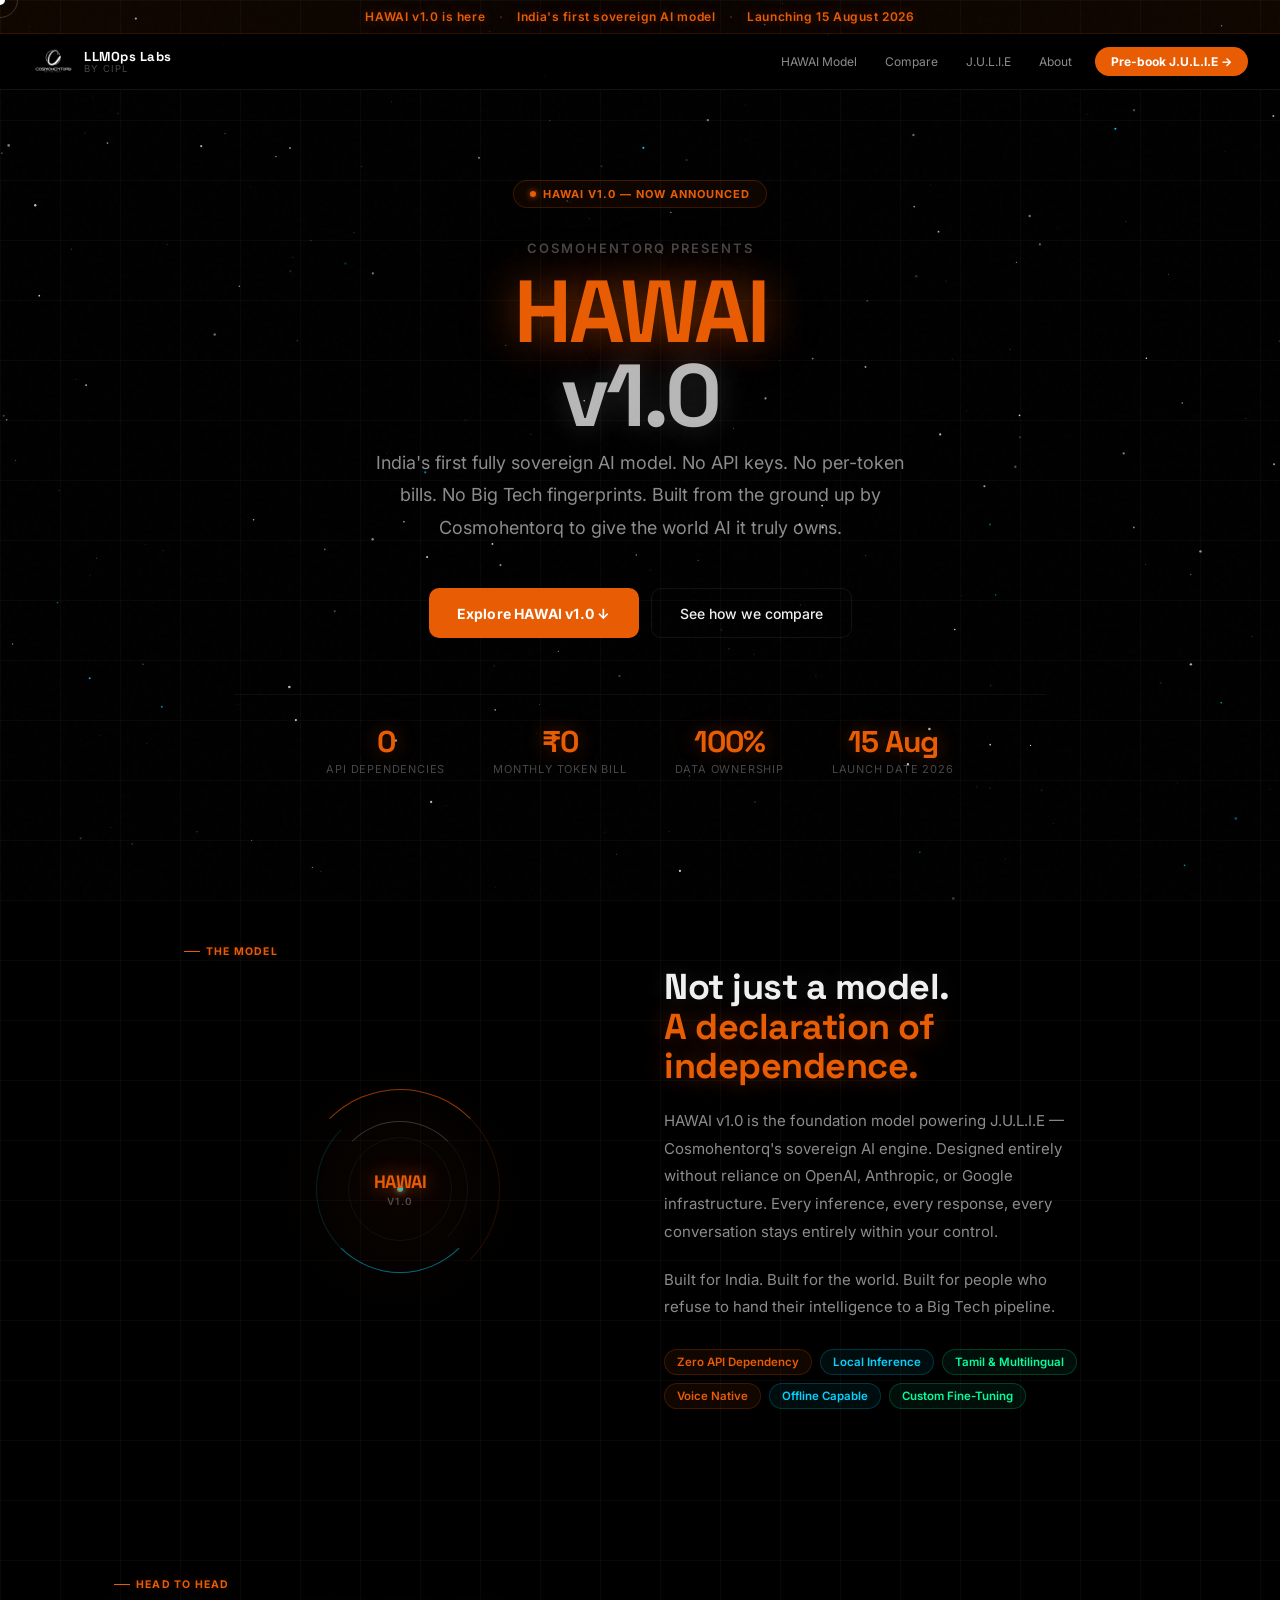
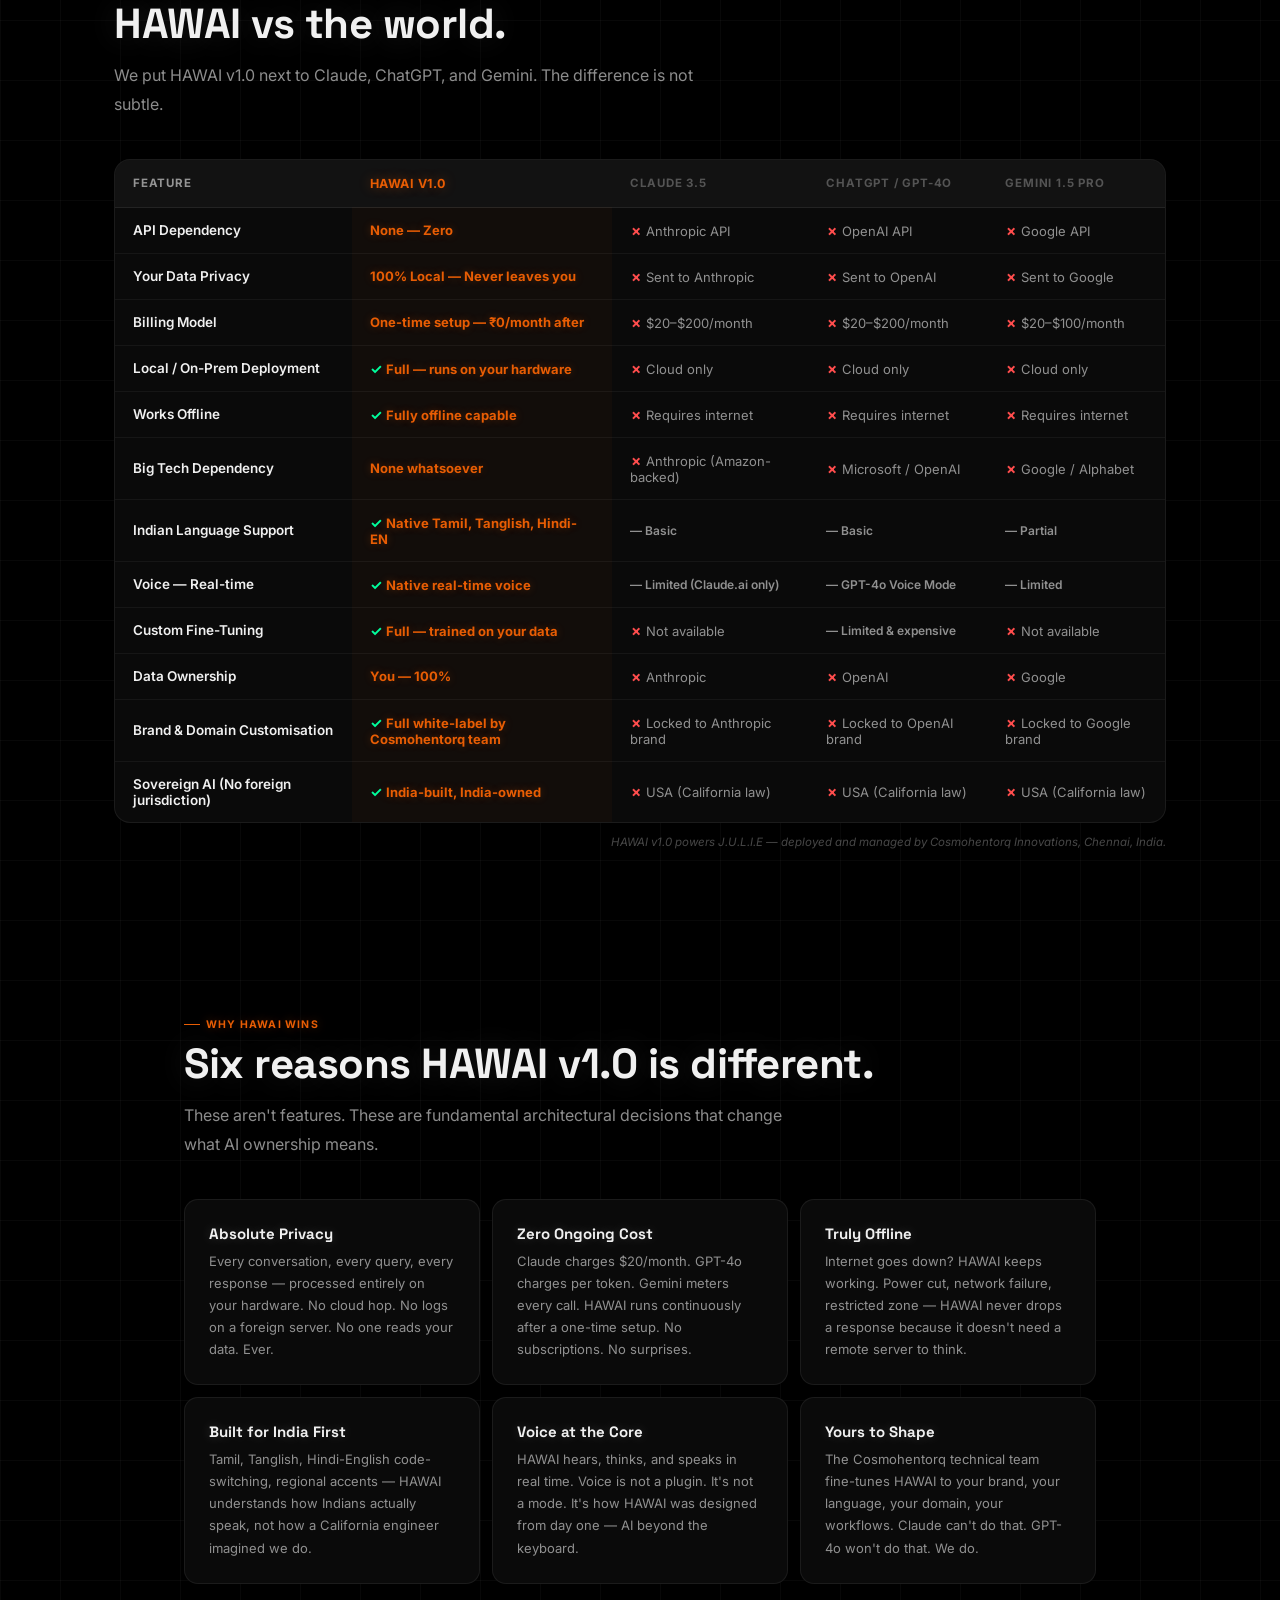
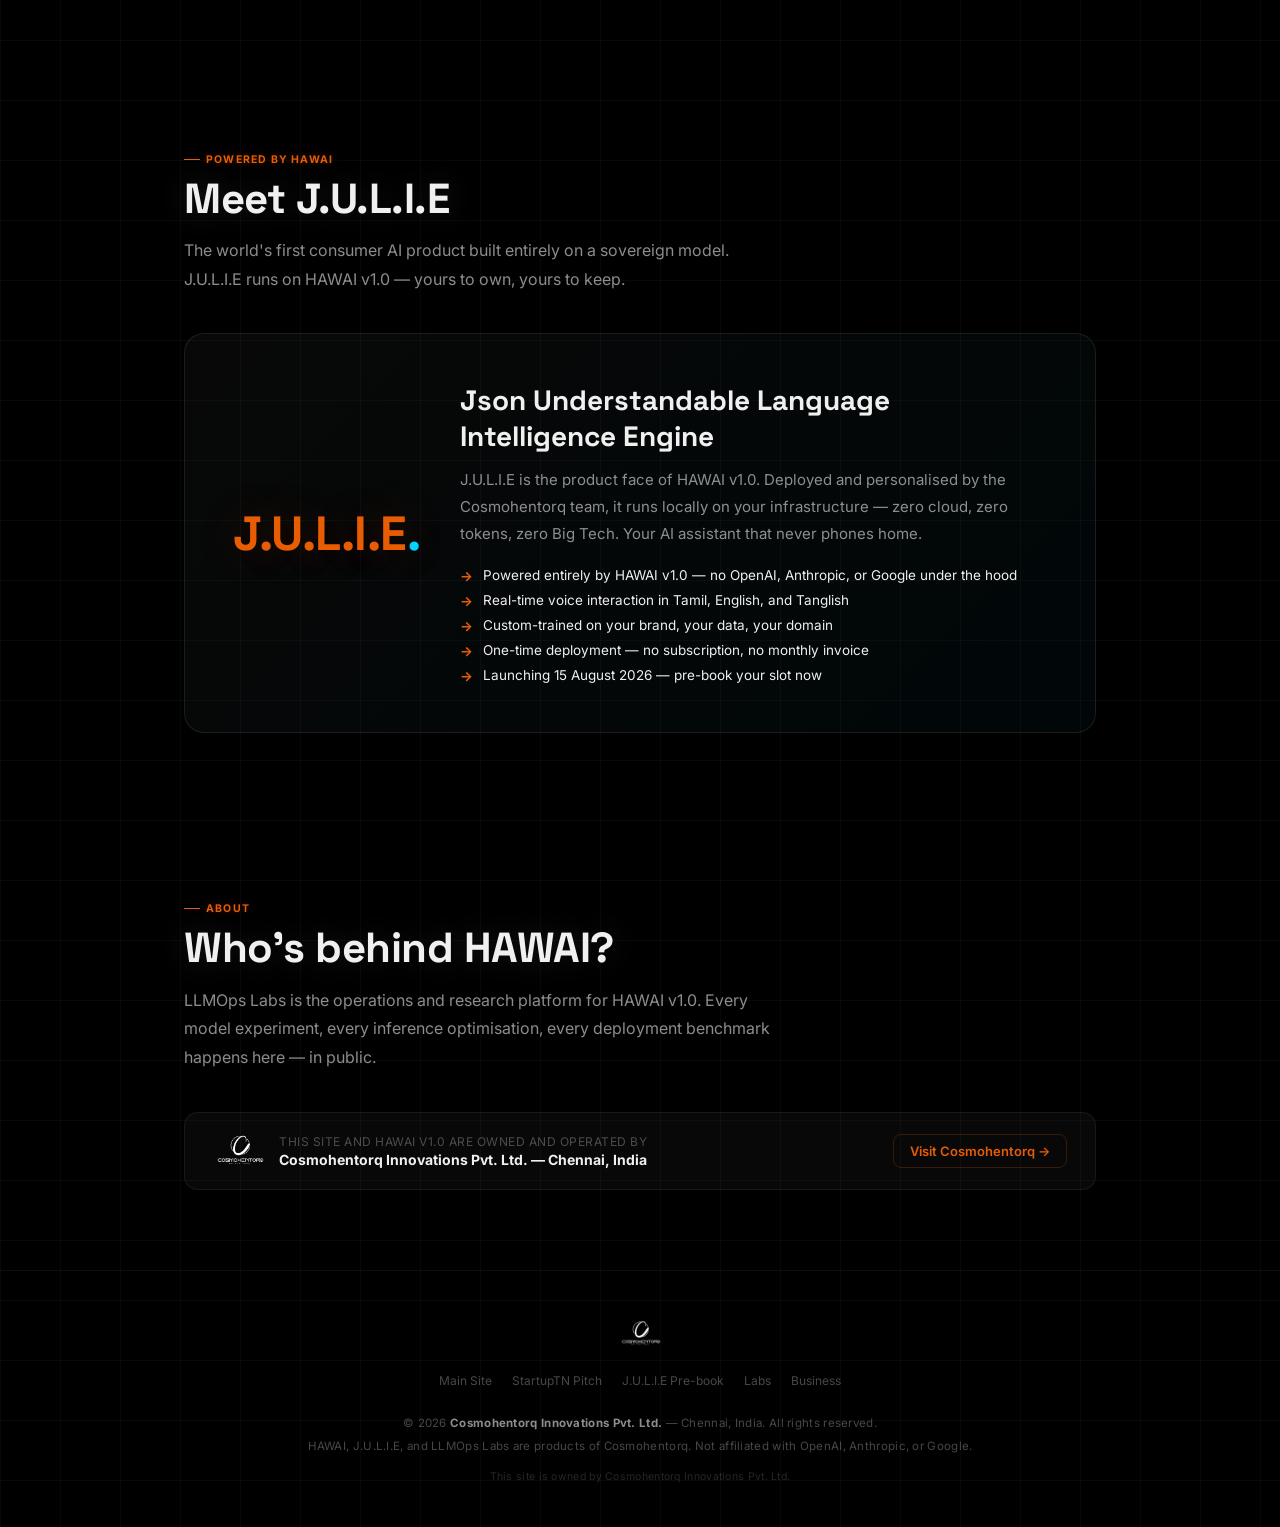
==== llmops-live/index.html @ dcb09960 "Sync llmops-live: orange accent theme" ====
<!DOCTYPE html>
<html lang="en">
<head>
<meta charset="UTF-8"/>
<meta name="viewport" content="width=device-width,initial-scale=1"/>
<meta name="theme-color" content="#000000"/>
<title>LLMOps Labs — HAWAI v1.0 | Cosmohentorq</title>
<meta name="description" content="HAWAI v1.0 — The first truly sovereign AI model. No APIs, no tokens, no Big Tech. Built by Cosmohentorq."/>
<meta property="og:title" content="HAWAI v1.0"/>
<meta property="og:description" content="The first truly sovereign AI. No APIs, no tokens, no Big Tech. Powered by Cosmohentorq."/>
<link rel="preconnect" href="https://fonts.googleapis.com"/>
<link rel="preconnect" href="https://fonts.gstatic.com" crossorigin/>
<link href="https://fonts.googleapis.com/css2?family=Space+Grotesk:wght@300;400;500;600;700&family=Inter:wght@300;400;500;600;700&family=DM+Mono:wght@400;500&display=swap" rel="stylesheet"/>
<style>
*{box-sizing:border-box;margin:0;padding:0;-webkit-tap-highlight-color:transparent}
:root{
  --bg:#000000;--s1:#0a0a0a;--s2:#111111;
  --acc:#e85d04;--gold:#e85d04;--cyan:#00d4ff;--teal:#00ff9d;--red:#ff4d4d;
  --t1:#f0f0f0;--t2:rgba(255,255,255,.55);--t3:rgba(255,255,255,.28);
  --b1:rgba(255,255,255,.05);--b2:rgba(255,255,255,.07);--b3:rgba(255,255,255,.03);
  --r:14px;--gap:12px
}
html{scroll-behavior:smooth}
body{
  background:#000000;
  background-image:
    linear-gradient(rgba(255,255,255,.03) 1px,transparent 1px),
    linear-gradient(90deg,rgba(255,255,255,.03) 1px,transparent 1px);
  background-size:60px 60px;
  color:var(--t1);font-family:'Inter','DM Sans',system-ui,sans-serif;
  min-height:100vh;overflow-x:hidden;-webkit-font-smoothing:antialiased;cursor:none
}
body::before{
  content:'';position:fixed;inset:0;
  background-image:url("data:image/svg+xml,%3Csvg viewBox='0 0 200 200' xmlns='http://www.w3.org/2000/svg'%3E%3Cfilter id='n'%3E%3CfeTurbulence type='fractalNoise' baseFrequency='0.9' numOctaves='4' stitchTiles='stitch'/%3E%3C/filter%3E%3Crect width='100%25' height='100%25' filter='url(%23n)' opacity='0.03'/%3E%3C/svg%3E");
  pointer-events:none;z-index:0;opacity:.4
}

/* ── CURSOR ── */
.cursor{position:fixed;top:0;left:0;width:10px;height:10px;background:#fff;border-radius:50%;pointer-events:none;z-index:9999;transform:translate(-50%,-50%);transition:width .2s,height .2s;mix-blend-mode:screen}
.cursor-follower{position:fixed;top:0;left:0;width:36px;height:36px;border:1.5px solid rgba(255,255,255,.18);border-radius:50%;pointer-events:none;z-index:9998;transform:translate(-50%,-50%);transition:width .3s,height .3s,border-color .3s}
.cursor.hover{width:20px;height:20px}
.cursor-follower.hover{width:56px;height:56px;border-color:rgba(255,255,255,.45)}
@media(max-width:768px){.cursor,.cursor-follower{display:none}body{cursor:auto}}

/* ── CANVAS ── */
#stars{position:fixed;inset:0;z-index:0;pointer-events:none}

/* ── ANNOUNCEMENT BAR ── */
.ann-bar{position:relative;z-index:10;background:linear-gradient(90deg,rgba(232,93,4,.07),rgba(232,93,4,.04),rgba(232,93,4,.07));border-bottom:0.5px solid rgba(232,93,4,.14);padding:9px 20px;text-align:center;font-size:12px;font-weight:600;letter-spacing:.6px;color:var(--acc);text-shadow:0 0 12px rgba(232,93,4,.4)}
.ann-bar span{opacity:.4;margin:0 10px}

/* ── NAV ── */
nav{position:sticky;top:0;z-index:100;padding:0 32px;height:56px;background:rgba(0,0,0,.88);backdrop-filter:blur(24px);-webkit-backdrop-filter:blur(24px);border-bottom:0.5px solid var(--b2);display:flex;align-items:center;gap:10px}
.nav-brand{display:flex;align-items:center;gap:10px;text-decoration:none;margin-right:auto}
.nav-logo-img{height:28px;width:auto;object-fit:contain;flex-shrink:0}
.nav-brand-text{display:flex;flex-direction:column;line-height:1}
.nav-brand-main{font-family:'Space Grotesk',sans-serif;font-size:13px;font-weight:700;color:#fff;letter-spacing:.5px}
.nav-brand-sub{font-size:9.5px;color:var(--t3);letter-spacing:1.2px;text-transform:uppercase;margin-top:1px}
.nav-links{display:flex;gap:2px}
.nav-link{font-size:12px;color:var(--t2);padding:6px 12px;border-radius:20px;border:0.5px solid transparent;text-decoration:none;transition:.2s;white-space:nowrap}
.nav-link:hover{border-color:var(--b2);color:var(--t1)}
.nav-cta{font-size:12px;font-weight:700;color:#fff;background:var(--acc);padding:7px 16px;border-radius:20px;text-decoration:none;transition:.2s;white-space:nowrap;flex-shrink:0}
.nav-cta:hover{filter:brightness(.92);transform:translateY(-1px)}
.nav-burger{display:none;flex-direction:column;gap:4px;padding:8px;cursor:pointer;border:none;background:none;margin-left:4px}
.nav-burger span{display:block;width:20px;height:1.5px;background:var(--t2);transition:.3s;border-radius:2px}
.nav-burger.open span:nth-child(1){transform:translateY(5.5px) rotate(45deg)}
.nav-burger.open span:nth-child(2){opacity:0}
.nav-burger.open span:nth-child(3){transform:translateY(-5.5px) rotate(-45deg)}
.nav-drawer{display:none;position:fixed;top:56px;left:0;right:0;background:rgba(0,0,0,.97);backdrop-filter:blur(20px);border-bottom:0.5px solid var(--b2);padding:16px 20px;flex-direction:column;gap:4px;z-index:99}
.nav-drawer.open{display:flex}
.nav-drawer a{font-size:14px;color:var(--t2);padding:12px 14px;border-radius:10px;text-decoration:none;border:0.5px solid transparent;transition:.2s}
.nav-drawer a:hover{background:var(--b1);color:var(--t1);border-color:var(--b2)}
.nav-drawer .d-cta{background:var(--acc);color:#fff;font-weight:700;border-color:transparent;margin-top:6px;text-align:center}

/* ── LAYOUT ── */
.wrap{position:relative;z-index:1;max-width:960px;margin:0 auto;padding:0 24px;width:100%}
.wrap-wide{position:relative;z-index:1;max-width:1100px;margin:0 auto;padding:0 24px;width:100%}
section{padding:80px 0;border-top:0.5px solid var(--b1)}
section:first-of-type{border-top:none}
.sec-tag{font-size:10.5px;font-weight:700;letter-spacing:1.2px;text-transform:uppercase;color:var(--acc);margin-bottom:10px;display:inline-flex;align-items:center;gap:6px;text-shadow:0 0 10px rgba(232,93,4,.3)}
.sec-tag::before{content:'';display:inline-block;width:16px;height:1px;background:var(--acc)}
.sec-title{font-family:'Space Grotesk',sans-serif;font-size:clamp(26px,5vw,42px);font-weight:700;letter-spacing:-.5px;line-height:1.1;margin-bottom:14px;text-shadow:0 0 30px rgba(255,255,255,.12)}
.sec-sub{font-size:clamp(14px,3.5vw,16px);color:var(--t2);line-height:1.8;max-width:600px;margin-bottom:40px}

/* ── HERO ── */
.hero{position:relative;z-index:1;padding:90px 24px 80px;text-align:center;max-width:860px;margin:0 auto}
.hero-badge{display:inline-flex;align-items:center;gap:7px;font-size:11px;font-weight:700;letter-spacing:1px;text-transform:uppercase;color:var(--acc);margin-bottom:32px;background:rgba(232,93,4,.06);border:0.5px solid rgba(232,93,4,.2);padding:6px 16px;border-radius:20px}
.badge-dot{width:6px;height:6px;border-radius:50%;background:var(--acc);box-shadow:0 0 6px rgba(232,93,4,.9);animation:blink 2s ease-in-out infinite;flex-shrink:0}
@keyframes blink{0%,100%{opacity:1}50%{opacity:.2}}
.hero-eyebrow{font-size:clamp(11px,2.5vw,13px);font-weight:600;letter-spacing:2px;text-transform:uppercase;color:var(--t3);margin-bottom:14px}
.hero-title{font-family:'Space Grotesk',sans-serif;font-size:clamp(44px,10vw,88px);font-weight:800;letter-spacing:-3px;line-height:.96;margin-bottom:8px}
.hero-title .h-gold{color:var(--acc);display:block;text-shadow:0 0 40px rgba(232,93,4,.5),0 0 80px rgba(232,93,4,.2)}
.hero-title .h-white{color:rgba(255,255,255,.7);display:block;text-shadow:0 0 30px rgba(255,255,255,.18)}
.hero-sub{font-size:clamp(15px,3.5vw,18px);color:var(--t2);line-height:1.8;max-width:560px;margin:0 auto 44px}
.hero-btns{display:flex;gap:12px;justify-content:center;flex-wrap:wrap;margin-bottom:56px}
.btn-primary{display:inline-flex;align-items:center;justify-content:center;gap:8px;background:var(--acc);color:#fff;padding:14px 28px;border-radius:10px;font-size:14px;font-weight:700;text-decoration:none;letter-spacing:.2px;transition:.2s;min-height:50px}
.btn-primary:hover{filter:brightness(1.1);transform:translateY(-2px)}
.btn-ghost{display:inline-flex;align-items:center;justify-content:center;gap:8px;background:transparent;color:var(--t1);padding:14px 28px;border-radius:10px;font-size:14px;font-weight:500;text-decoration:none;border:0.5px solid var(--b2);transition:.2s;min-height:50px}
.btn-ghost:hover{border-color:rgba(255,255,255,.18);background:var(--b1);transform:translateY(-1px)}
.hero-stats{display:flex;justify-content:center;gap:48px;flex-wrap:wrap;padding-top:32px;border-top:0.5px solid var(--b1)}
.hstat{text-align:center}
.hstat-num{font-family:'Space Grotesk',sans-serif;font-size:clamp(22px,5vw,30px);font-weight:800;color:var(--acc);letter-spacing:-1px;line-height:1;text-shadow:0 0 20px rgba(232,93,4,.4)}
.hstat-lbl{font-size:11px;color:var(--t3);letter-spacing:.8px;text-transform:uppercase;margin-top:5px}

/* ── MODEL INTRO ── */
.model-intro{display:grid;grid-template-columns:1fr 1fr;gap:48px;align-items:center}
.model-visual{position:relative;display:flex;align-items:center;justify-content:center;height:320px}
.orb-wrap{position:relative;width:200px;height:200px}
.orb-ring{position:absolute;border-radius:50%;border:1px solid transparent}
.orb-ring-1{inset:0;border-top-color:rgba(232,93,4,.6);border-right-color:rgba(232,93,4,.15);animation:spin 10s linear infinite}
.orb-ring-2{inset:16px;border-bottom-color:rgba(0,212,255,.5);border-left-color:rgba(0,212,255,.15);animation:spin 16s linear infinite reverse}
.orb-ring-3{inset:32px;border-top-color:rgba(255,255,255,.2);border-right-color:rgba(255,255,255,.05);animation:spin 22s linear infinite}
.orb-ring-4{inset:48px;border:0.5px solid rgba(255,255,255,.05);animation:spin 30s linear infinite reverse}
@keyframes spin{from{transform:rotate(0)}to{transform:rotate(360deg)}}
.orb-core{position:absolute;inset:0;display:flex;align-items:center;justify-content:center;flex-direction:column;gap:2px}
.orb-label{font-family:'Space Grotesk',sans-serif;font-size:18px;font-weight:800;color:var(--acc);letter-spacing:-.5px;text-shadow:0 0 20px rgba(232,93,4,.7)}
.orb-ver{font-size:10px;font-weight:600;letter-spacing:1.5px;color:var(--t3);text-transform:uppercase}
.orb-pulse{position:absolute;inset:-24px;border-radius:50%;background:radial-gradient(circle,rgba(232,93,4,.05) 0%,transparent 70%);animation:pulse 3s ease-in-out infinite}
@keyframes pulse{0%,100%{transform:scale(1);opacity:.6}50%{transform:scale(1.1);opacity:1}}
.orb-dot{position:absolute;border-radius:50%;top:50%;left:50%;transform-origin:0 0}
.od1{width:6px;height:6px;background:var(--acc);margin:-3px 0 0 -3px;animation:orbd 7s linear infinite;box-shadow:0 0 8px rgba(232,93,4,.8)}
.od2{width:5px;height:5px;background:var(--cyan);margin:-2.5px 0 0 -2.5px;animation:orbd 11s linear infinite reverse;animation-delay:-4s;box-shadow:0 0 6px var(--cyan)}
@keyframes orbd{0%{transform:rotate(0deg) translateX(96px)}100%{transform:rotate(360deg) translateX(96px)}}
.model-info{display:flex;flex-direction:column;gap:20px}
.model-info h2{font-family:'Space Grotesk',sans-serif;font-size:clamp(24px,5vw,36px);font-weight:800;letter-spacing:-.5px;line-height:1.1;text-shadow:0 0 20px rgba(255,255,255,.12)}
.model-info h2 em{font-style:normal;color:var(--acc);text-shadow:0 0 25px rgba(232,93,4,.4)}
.model-info p{font-size:15px;color:var(--t2);line-height:1.85}
.model-pills{display:flex;flex-wrap:wrap;gap:8px;margin-top:8px}
.pill{display:inline-flex;align-items:center;gap:5px;padding:5px 12px;border-radius:20px;font-size:11.5px;font-weight:600;border:0.5px solid}
.pill-gold{background:rgba(232,93,4,.07);border-color:rgba(232,93,4,.2);color:var(--acc)}
.pill-cyan{background:rgba(0,212,255,.06);border-color:rgba(0,212,255,.2);color:var(--cyan)}
.pill-green{background:rgba(0,255,157,.06);border-color:rgba(0,255,157,.2);color:var(--teal)}

/* ── COMPARISON TABLE ── */
.table-wrap{overflow-x:auto;border-radius:16px;border:0.5px solid var(--b2);background:var(--s1)}
table{width:100%;border-collapse:collapse;min-width:680px}
thead tr{background:rgba(255,255,255,.03);border-bottom:0.5px solid rgba(255,255,255,.1)}
thead th{padding:16px 18px;font-size:11.5px;font-weight:700;letter-spacing:.8px;text-transform:uppercase;color:var(--t3);text-align:left}
thead th:first-child{color:var(--t2)}
thead th.col-hawai{color:var(--acc);font-size:12.5px;letter-spacing:.5px;text-shadow:0 0 12px rgba(232,93,4,.4)}
tbody tr{border-bottom:0.5px solid var(--b1);transition:.2s}
tbody tr:last-child{border-bottom:none}
tbody tr:hover{background:rgba(255,255,255,.02)}
td{padding:14px 18px;font-size:13px;color:var(--t2);vertical-align:middle}
td:first-child{font-weight:600;color:var(--t1);font-size:13.5px}
td.col-hawai{background:rgba(232,93,4,.03)}
.chk{color:var(--teal);font-weight:700;font-size:14px}
.cross{color:var(--red);font-weight:700;font-size:14px}
.partial{color:rgba(255,255,255,.55);font-size:12px;font-weight:600}
.best{color:var(--acc);font-weight:700;text-shadow:0 0 8px rgba(232,93,4,.3)}
.table-note{font-size:11.5px;color:var(--t3);margin-top:12px;text-align:right;font-style:italic}

/* ── ADVANTAGE CARDS ── */
.adv-grid{display:grid;grid-template-columns:repeat(auto-fit,minmax(min(100%,260px),1fr));gap:var(--gap)}
.adv-card{background:var(--s1);border:0.5px solid var(--b2);border-radius:var(--r);padding:24px;transition:.25s;opacity:0;transform:translateY(20px)}
.adv-card.vis{opacity:1;transform:none;transition:opacity .5s ease,transform .5s ease}
.adv-card:hover{border-color:rgba(255,255,255,.14);background:var(--s2)}
@media(hover:hover){.adv-card:hover{transform:translateY(-3px)}}
.adv-card h3{font-family:'Space Grotesk',sans-serif;font-size:15px;font-weight:700;margin-bottom:7px;text-shadow:0 0 12px rgba(255,255,255,.2)}
.adv-card p{font-size:13px;color:var(--t2);line-height:1.7}

/* ── JULIE SECTION ── */
.julie-box{background:linear-gradient(135deg,rgba(255,255,255,.03) 0%,rgba(0,212,255,.03) 100%);border:0.5px solid rgba(255,255,255,.09);border-radius:20px;padding:48px;display:flex;gap:40px;align-items:center}
.julie-logo{font-family:'Space Grotesk',sans-serif;font-size:48px;font-weight:900;letter-spacing:-.5px;color:var(--acc);text-shadow:0 0 40px rgba(232,93,4,.25);flex-shrink:0}
.julie-logo span{color:var(--cyan)}
.julie-content{flex:1}
.julie-content h3{font-family:'Space Grotesk',sans-serif;font-size:clamp(20px,4vw,28px);font-weight:700;margin-bottom:12px}
.julie-content p{font-size:15px;color:var(--t2);line-height:1.8;margin-bottom:20px}
.julie-feats{display:flex;flex-direction:column;gap:8px}
.jfeat{display:flex;align-items:flex-start;gap:10px;font-size:13.5px;color:var(--t1)}
.jfeat::before{content:'→';color:var(--acc);flex-shrink:0;margin-top:1px;font-weight:700}

/* ── OWNERSHIP STRIP ── */
.own-strip{background:rgba(255,255,255,.03);border:0.5px solid rgba(255,255,255,.07);border-radius:14px;padding:20px 28px;display:flex;align-items:center;justify-content:space-between;gap:20px;flex-wrap:wrap}
.own-brand{display:flex;align-items:center;gap:12px}
.own-logo-img{height:36px;width:auto;object-fit:contain;flex-shrink:0}
.own-text p{font-size:12px;color:var(--t3);letter-spacing:.5px;text-transform:uppercase}
.own-text strong{font-size:14px;font-weight:700;color:var(--t1)}
.own-link{font-size:13px;font-weight:600;color:var(--acc);text-decoration:none;border:0.5px solid rgba(232,93,4,.22);padding:8px 16px;border-radius:8px;transition:.2s;white-space:nowrap}
.own-link:hover{background:rgba(232,93,4,.08)}

/* ── FOOTER ── */
footer{position:relative;z-index:1;padding:48px 24px 40px;border-top:0.5px solid var(--b1);text-align:center}
.footer-logo{display:inline-flex;align-items:center;gap:12px;margin-bottom:20px;text-decoration:none}
.footer-logo-img{height:30px;width:auto;object-fit:contain}
.footer-links{display:flex;justify-content:center;gap:20px;flex-wrap:wrap;margin-bottom:20px}
.footer-links a{font-size:12px;color:var(--t3);text-decoration:none;transition:.2s;padding:4px 0}
.footer-links a:hover{color:var(--t1)}
footer p{font-size:11.5px;color:var(--t3);letter-spacing:.3px;line-height:2}
footer p strong{color:var(--t2)}

/* ── RESPONSIVE ── */
@media(max-width:768px){
  .nav-links{display:none}
  .nav-burger{display:flex}
  nav{padding:0 20px}
  .wrap,.wrap-wide{padding:0 16px}
  section{padding:60px 0}
  .model-intro{grid-template-columns:1fr;gap:32px}
  .model-visual{height:220px}
  .orb-wrap{width:160px;height:160px}
  @keyframes orbd{0%{transform:rotate(0deg) translateX(76px)}100%{transform:rotate(360deg) translateX(76px)}}
  .julie-box{flex-direction:column;gap:24px;padding:28px}
  .julie-logo{font-size:36px}
  .hero-stats{gap:28px}
  .own-strip{flex-direction:column;align-items:flex-start}
}
@media(max-width:480px){
  .hero{padding:60px 16px 60px}
  .hero-btns{flex-direction:column;align-items:stretch}
  .btn-primary,.btn-ghost{width:100%;text-align:center}
  .adv-grid{grid-template-columns:1fr}
  section{padding:48px 0}
}
</style>
</head>
<body>

<div class="cursor"></div>
<div class="cursor-follower"></div>
<canvas id="stars"></canvas>

<!-- ANNOUNCEMENT BAR -->
<div class="ann-bar">
  HAWAI v1.0 is here <span>·</span> India's first sovereign AI model <span>·</span> Launching 15 August 2026
</div>

<!-- NAV -->
<nav>
  <a href="/" class="nav-brand">
    <img src="logo-white.png" class="nav-logo-img" alt="Cosmohentorq"/>
    <div class="nav-brand-text">
      <span class="nav-brand-main">LLMOps Labs</span>
      <span class="nav-brand-sub">by CIPL</span>
    </div>
  </a>
  <div class="nav-links">
    <a class="nav-link" href="#model">HAWAI Model</a>
    <a class="nav-link" href="#compare">Compare</a>
    <a class="nav-link" href="#julie">J.U.L.I.E</a>
    <a class="nav-link" href="#about">About</a>
  </div>
  <a class="nav-cta" href="https://julie.cosmohentorq.com" target="_blank" rel="noopener">Pre-book J.U.L.I.E →</a>
  <button class="nav-burger" id="burger" aria-label="Menu">
    <span></span><span></span><span></span>
  </button>
</nav>

<!-- MOBILE DRAWER -->
<div class="nav-drawer" id="drawer">
  <a href="#model" onclick="closeMenu()">HAWAI Model</a>
  <a href="#compare" onclick="closeMenu()">Compare</a>
  <a href="#julie" onclick="closeMenu()">J.U.L.I.E</a>
  <a href="#about" onclick="closeMenu()">About</a>
  <a href="https://julie.cosmohentorq.com" target="_blank" rel="noopener" class="d-cta" onclick="closeMenu()">Pre-book J.U.L.I.E →</a>
</div>

<!-- HERO -->
<div class="hero">
  <div class="hero-badge"><span class="badge-dot"></span>HAWAI v1.0 — Now Announced</div>
  <div class="hero-eyebrow">Cosmohentorq Presents</div>
  <h1 class="hero-title">
    <span class="h-gold">HAWAI</span>
    <span class="h-white">v1.0</span>
  </h1>
  <p class="hero-sub">India's first fully sovereign AI model. No API keys. No per-token bills. No Big Tech fingerprints. Built from the ground up by Cosmohentorq to give the world AI it truly owns.</p>
  <div class="hero-btns">
    <a href="#model" class="btn-primary">Explore HAWAI v1.0 ↓</a>
    <a href="#compare" class="btn-ghost">See how we compare</a>
  </div>
  <div class="hero-stats">
    <div class="hstat">
      <div class="hstat-num">0</div>
      <div class="hstat-lbl">API Dependencies</div>
    </div>
    <div class="hstat">
      <div class="hstat-num">&#8377;0</div>
      <div class="hstat-lbl">Monthly Token Bill</div>
    </div>
    <div class="hstat">
      <div class="hstat-num">100%</div>
      <div class="hstat-lbl">Data Ownership</div>
    </div>
    <div class="hstat">
      <div class="hstat-num">15 Aug</div>
      <div class="hstat-lbl">Launch Date 2026</div>
    </div>
  </div>
</div>

<!-- MODEL INTRO -->
<div class="wrap">
  <section id="model">
    <div class="sec-tag">The Model</div>
    <div class="model-intro">
      <div class="model-visual">
        <div class="orb-wrap">
          <div class="orb-ring orb-ring-1"></div>
          <div class="orb-ring orb-ring-2"></div>
          <div class="orb-ring orb-ring-3"></div>
          <div class="orb-ring orb-ring-4"></div>
          <div class="orb-dot od1"></div>
          <div class="orb-dot od2"></div>
          <div class="orb-pulse"></div>
          <div class="orb-core">
            <div class="orb-label">HAWAI</div>
            <div class="orb-ver">v1.0</div>
          </div>
        </div>
      </div>
      <div class="model-info">
        <h2>Not just a model.<br/><em>A declaration of independence.</em></h2>
        <p>HAWAI v1.0 is the foundation model powering J.U.L.I.E — Cosmohentorq's sovereign AI engine. Designed entirely without reliance on OpenAI, Anthropic, or Google infrastructure. Every inference, every response, every conversation stays entirely within your control.</p>
        <p>Built for India. Built for the world. Built for people who refuse to hand their intelligence to a Big Tech pipeline.</p>
        <div class="model-pills">
          <span class="pill pill-gold">Zero API Dependency</span>
          <span class="pill pill-cyan">Local Inference</span>
          <span class="pill pill-green">Tamil &amp; Multilingual</span>
          <span class="pill pill-gold">Voice Native</span>
          <span class="pill pill-cyan">Offline Capable</span>
          <span class="pill pill-green">Custom Fine-Tuning</span>
        </div>
      </div>
    </div>
  </section>
</div>

<!-- COMPARISON TABLE -->
<div class="wrap-wide">
  <section id="compare">
    <div class="sec-tag">Head to Head</div>
    <h2 class="sec-title">HAWAI vs the world.</h2>
    <p class="sec-sub">We put HAWAI v1.0 next to Claude, ChatGPT, and Gemini. The difference is not subtle.</p>
    <div class="table-wrap">
      <table>
        <thead>
          <tr>
            <th>Feature</th>
            <th class="col-hawai">HAWAI v1.0</th>
            <th>Claude 3.5</th>
            <th>ChatGPT / GPT-4o</th>
            <th>Gemini 1.5 Pro</th>
          </tr>
        </thead>
        <tbody>
          <tr>
            <td>API Dependency</td>
            <td class="col-hawai"><span class="best">None — Zero</span></td>
            <td><span class="cross">&#x2717;</span> Anthropic API</td>
            <td><span class="cross">&#x2717;</span> OpenAI API</td>
            <td><span class="cross">&#x2717;</span> Google API</td>
          </tr>
          <tr>
            <td>Your Data Privacy</td>
            <td class="col-hawai"><span class="best">100% Local — Never leaves you</span></td>
            <td><span class="cross">&#x2717;</span> Sent to Anthropic</td>
            <td><span class="cross">&#x2717;</span> Sent to OpenAI</td>
            <td><span class="cross">&#x2717;</span> Sent to Google</td>
          </tr>
          <tr>
            <td>Billing Model</td>
            <td class="col-hawai"><span class="best">One-time setup — &#8377;0/month after</span></td>
            <td><span class="cross">&#x2717;</span> $20–$200/month</td>
            <td><span class="cross">&#x2717;</span> $20–$200/month</td>
            <td><span class="cross">&#x2717;</span> $20–$100/month</td>
          </tr>
          <tr>
            <td>Local / On-Prem Deployment</td>
            <td class="col-hawai"><span class="chk">&#x2713;</span> <span class="best">Full — runs on your hardware</span></td>
            <td><span class="cross">&#x2717;</span> Cloud only</td>
            <td><span class="cross">&#x2717;</span> Cloud only</td>
            <td><span class="cross">&#x2717;</span> Cloud only</td>
          </tr>
          <tr>
            <td>Works Offline</td>
            <td class="col-hawai"><span class="chk">&#x2713;</span> <span class="best">Fully offline capable</span></td>
            <td><span class="cross">&#x2717;</span> Requires internet</td>
            <td><span class="cross">&#x2717;</span> Requires internet</td>
            <td><span class="cross">&#x2717;</span> Requires internet</td>
          </tr>
          <tr>
            <td>Big Tech Dependency</td>
            <td class="col-hawai"><span class="best">None whatsoever</span></td>
            <td><span class="cross">&#x2717;</span> Anthropic (Amazon-backed)</td>
            <td><span class="cross">&#x2717;</span> Microsoft / OpenAI</td>
            <td><span class="cross">&#x2717;</span> Google / Alphabet</td>
          </tr>
          <tr>
            <td>Indian Language Support</td>
            <td class="col-hawai"><span class="chk">&#x2713;</span> <span class="best">Native Tamil, Tanglish, Hindi-EN</span></td>
            <td><span class="partial">— Basic</span></td>
            <td><span class="partial">— Basic</span></td>
            <td><span class="partial">— Partial</span></td>
          </tr>
          <tr>
            <td>Voice — Real-time</td>
            <td class="col-hawai"><span class="chk">&#x2713;</span> <span class="best">Native real-time voice</span></td>
            <td><span class="partial">— Limited (Claude.ai only)</span></td>
            <td><span class="partial">— GPT-4o Voice Mode</span></td>
            <td><span class="partial">— Limited</span></td>
          </tr>
          <tr>
            <td>Custom Fine-Tuning</td>
            <td class="col-hawai"><span class="chk">&#x2713;</span> <span class="best">Full — trained on your data</span></td>
            <td><span class="cross">&#x2717;</span> Not available</td>
            <td><span class="partial">— Limited &amp; expensive</span></td>
            <td><span class="cross">&#x2717;</span> Not available</td>
          </tr>
          <tr>
            <td>Data Ownership</td>
            <td class="col-hawai"><span class="best">You — 100%</span></td>
            <td><span class="cross">&#x2717;</span> Anthropic</td>
            <td><span class="cross">&#x2717;</span> OpenAI</td>
            <td><span class="cross">&#x2717;</span> Google</td>
          </tr>
          <tr>
            <td>Brand &amp; Domain Customisation</td>
            <td class="col-hawai"><span class="chk">&#x2713;</span> <span class="best">Full white-label by Cosmohentorq team</span></td>
            <td><span class="cross">&#x2717;</span> Locked to Anthropic brand</td>
            <td><span class="cross">&#x2717;</span> Locked to OpenAI brand</td>
            <td><span class="cross">&#x2717;</span> Locked to Google brand</td>
          </tr>
          <tr>
            <td>Sovereign AI (No foreign jurisdiction)</td>
            <td class="col-hawai"><span class="chk">&#x2713;</span> <span class="best">India-built, India-owned</span></td>
            <td><span class="cross">&#x2717;</span> USA (California law)</td>
            <td><span class="cross">&#x2717;</span> USA (California law)</td>
            <td><span class="cross">&#x2717;</span> USA (California law)</td>
          </tr>
        </tbody>
      </table>
    </div>
    <p class="table-note">HAWAI v1.0 powers J.U.L.I.E — deployed and managed by Cosmohentorq Innovations, Chennai, India.</p>
  </section>
</div>

<!-- ADVANTAGE CARDS -->
<div class="wrap">
  <section id="advantages">
    <div class="sec-tag">Why HAWAI Wins</div>
    <h2 class="sec-title">Six reasons HAWAI v1.0 is different.</h2>
    <p class="sec-sub">These aren't features. These are fundamental architectural decisions that change what AI ownership means.</p>
    <div class="adv-grid">
      <div class="adv-card">
        <h3>Absolute Privacy</h3>
        <p>Every conversation, every query, every response — processed entirely on your hardware. No cloud hop. No logs on a foreign server. No one reads your data. Ever.</p>
      </div>
      <div class="adv-card">
        <h3>Zero Ongoing Cost</h3>
        <p>Claude charges $20/month. GPT-4o charges per token. Gemini meters every call. HAWAI runs continuously after a one-time setup. No subscriptions. No surprises.</p>
      </div>
      <div class="adv-card">
        <h3>Truly Offline</h3>
        <p>Internet goes down? HAWAI keeps working. Power cut, network failure, restricted zone — HAWAI never drops a response because it doesn't need a remote server to think.</p>
      </div>
      <div class="adv-card">
        <h3>Built for India First</h3>
        <p>Tamil, Tanglish, Hindi-English code-switching, regional accents — HAWAI understands how Indians actually speak, not how a California engineer imagined we do.</p>
      </div>
      <div class="adv-card">
        <h3>Voice at the Core</h3>
        <p>HAWAI hears, thinks, and speaks in real time. Voice is not a plugin. It's not a mode. It's how HAWAI was designed from day one — AI beyond the keyboard.</p>
      </div>
      <div class="adv-card">
        <h3>Yours to Shape</h3>
        <p>The Cosmohentorq technical team fine-tunes HAWAI to your brand, your language, your domain, your workflows. Claude can't do that. GPT-4o won't do that. We do.</p>
      </div>
    </div>
  </section>
</div>

<!-- JULIE SECTION -->
<div class="wrap">
  <section id="julie">
    <div class="sec-tag">Powered by HAWAI</div>
    <h2 class="sec-title">Meet J.U.L.I.E</h2>
    <p class="sec-sub">The world's first consumer AI product built entirely on a sovereign model. J.U.L.I.E runs on HAWAI v1.0 — yours to own, yours to keep.</p>
    <div class="julie-box">
      <div class="julie-logo">J.U.L.I.E<span>.</span></div>
      <div class="julie-content">
        <h3>Json Understandable Language Intelligence Engine</h3>
        <p>J.U.L.I.E is the product face of HAWAI v1.0. Deployed and personalised by the Cosmohentorq team, it runs locally on your infrastructure — zero cloud, zero tokens, zero Big Tech. Your AI assistant that never phones home.</p>
        <div class="julie-feats">
          <span class="jfeat">Powered entirely by HAWAI v1.0 — no OpenAI, Anthropic, or Google under the hood</span>
          <span class="jfeat">Real-time voice interaction in Tamil, English, and Tanglish</span>
          <span class="jfeat">Custom-trained on your brand, your data, your domain</span>
          <span class="jfeat">One-time deployment — no subscription, no monthly invoice</span>
          <span class="jfeat">Launching 15 August 2026 — pre-book your slot now</span>
        </div>
      </div>
    </div>
  </section>
</div>

<!-- ABOUT / OWNERSHIP -->
<div class="wrap">
  <section id="about">
    <div class="sec-tag">About</div>
    <h2 class="sec-title">Who's behind HAWAI?</h2>
    <p class="sec-sub">LLMOps Labs is the operations and research platform for HAWAI v1.0. Every model experiment, every inference optimisation, every deployment benchmark happens here — in public.</p>
    <div class="own-strip">
      <div class="own-brand">
        <img src="logo-white.png" class="own-logo-img" alt="Cosmohentorq"/>
        <div class="own-text">
          <p>This site and HAWAI v1.0 are owned and operated by</p>
          <strong>Cosmohentorq Innovations Pvt. Ltd. — Chennai, India</strong>
        </div>
      </div>
      <a href="https://cosmohentorq.com" target="_blank" rel="noopener" class="own-link">Visit Cosmohentorq →</a>
    </div>
  </section>
</div>

<!-- FOOTER -->
<footer>
  <a href="https://cosmohentorq.com" target="_blank" rel="noopener" class="footer-logo">
    <img src="logo-white.png" class="footer-logo-img" alt="Cosmohentorq"/>
  </a>
  <div class="footer-links">
    <a href="https://cosmohentorq.com">Main Site</a>
    <a href="https://startup.cosmohentorq.com">StartupTN Pitch</a>
    <a href="https://julie.cosmohentorq.com">J.U.L.I.E Pre-book</a>
    <a href="mailto:labs@cosmohentorq.com">Labs</a>
    <a href="mailto:apex@cosmohentorq.com">Business</a>
  </div>
  <p>© 2026 <strong>Cosmohentorq Innovations Pvt. Ltd.</strong> — Chennai, India. All rights reserved.</p>
  <p>HAWAI, J.U.L.I.E, and LLMOps Labs are products of Cosmohentorq. Not affiliated with OpenAI, Anthropic, or Google.</p>
  <p style="margin-top:8px;font-size:10.5px;color:rgba(255,255,255,.15)">This site is owned by Cosmohentorq Innovations Pvt. Ltd.</p>
</footer>

<script>
// ── CURSOR ─────────────────────────────────────────────────────────────────
(function(){
  const cur=document.querySelector('.cursor'),fol=document.querySelector('.cursor-follower');
  let mx=0,my=0,fx=0,fy=0;
  document.addEventListener('mousemove',e=>{mx=e.clientX;my=e.clientY;if(cur){cur.style.left=mx+'px';cur.style.top=my+'px';}});
  (function af(){if(fol){fx+=(mx-fx)*.1;fy+=(my-fy)*.1;fol.style.left=fx+'px';fol.style.top=fy+'px';}requestAnimationFrame(af);})();
  document.querySelectorAll('a,button').forEach(el=>{
    el.addEventListener('mouseenter',()=>{cur?.classList.add('hover');fol?.classList.add('hover');});
    el.addEventListener('mouseleave',()=>{cur?.classList.remove('hover');fol?.classList.remove('hover');});
  });
})();

// ── STARFIELD ──────────────────────────────────────────────────────────────
const canvas=document.getElementById('stars'),ctx=canvas.getContext('2d');
let stars=[];
function resize(){
  canvas.width=window.innerWidth;canvas.height=window.innerHeight;
  stars=[];
  const n=Math.floor(canvas.width*canvas.height/5000);
  for(let i=0;i<n;i++) stars.push({
    x:Math.random()*canvas.width,y:Math.random()*canvas.height,
    r:Math.random()*1.1+.2,a:Math.random(),
    da:(Math.random()*.007+.002)*(Math.random()>.5?1:-1),
    col:Math.random()>.8?'0,212,255':'221,230,242'
  });
}
function drawStars(){
  ctx.clearRect(0,0,canvas.width,canvas.height);
  for(const s of stars){
    s.a+=s.da;
    if(s.a>=1){s.a=1;s.da=-Math.abs(s.da);}
    if(s.a<=.06){s.a=.06;s.da=Math.abs(s.da);}
    ctx.beginPath();ctx.arc(s.x,s.y,s.r,0,Math.PI*2);
    ctx.fillStyle=`rgba(${s.col},${s.a.toFixed(2)})`;ctx.fill();
  }
  requestAnimationFrame(drawStars);
}
window.addEventListener('resize',resize);
resize();drawStars();

// ── NAV BURGER ─────────────────────────────────────────────────────────────
const burger=document.getElementById('burger'),drawer=document.getElementById('drawer');
burger.addEventListener('click',()=>{burger.classList.toggle('open');drawer.classList.toggle('open');});
function closeMenu(){burger.classList.remove('open');drawer.classList.remove('open');}
document.addEventListener('click',e=>{if(!burger.contains(e.target)&&!drawer.contains(e.target))closeMenu();});

// ── SCROLL REVEAL ──────────────────────────────────────────────────────────
const io=new IntersectionObserver(entries=>{
  entries.forEach(e=>{if(e.isIntersecting)e.target.classList.add('vis');});
},{threshold:.08});
document.querySelectorAll('.adv-card').forEach((el,i)=>{
  el.style.transitionDelay=(i*.06)+'s';
  io.observe(el);
});
</script>
</body>
</html>
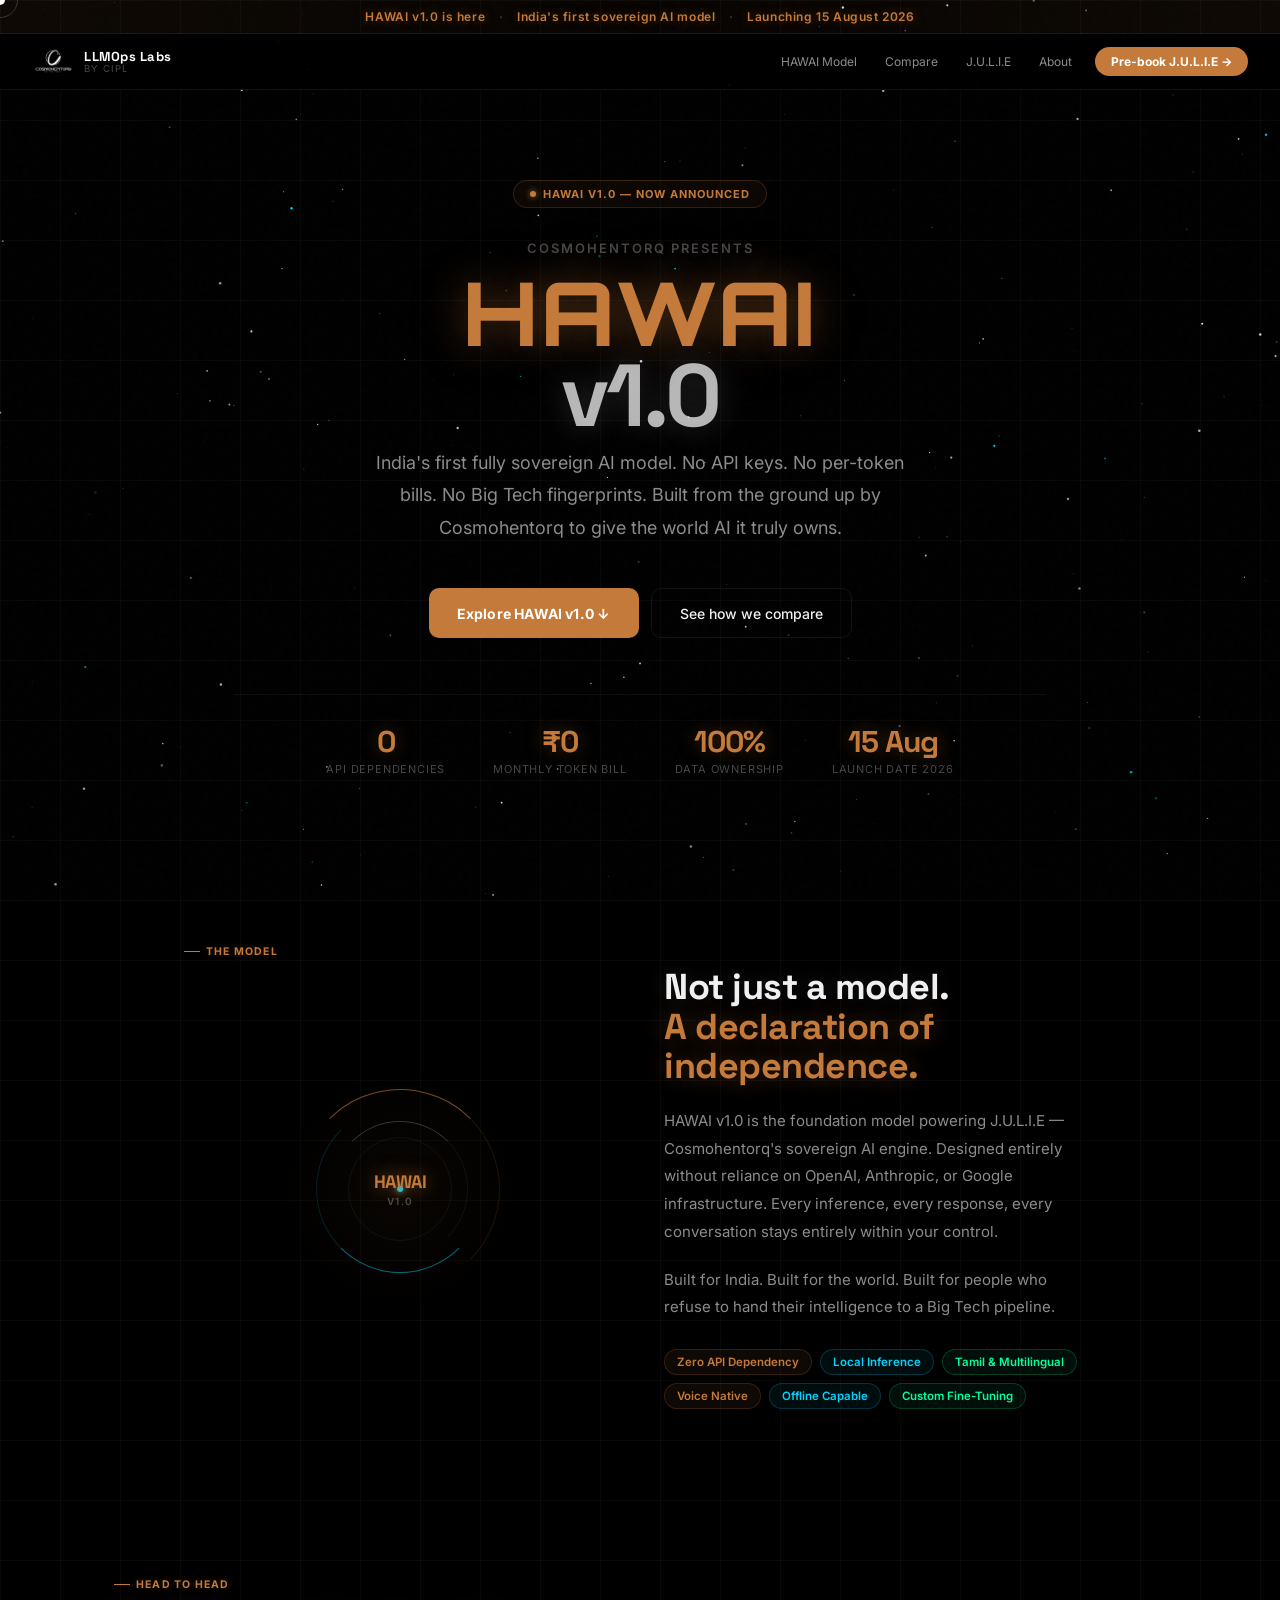
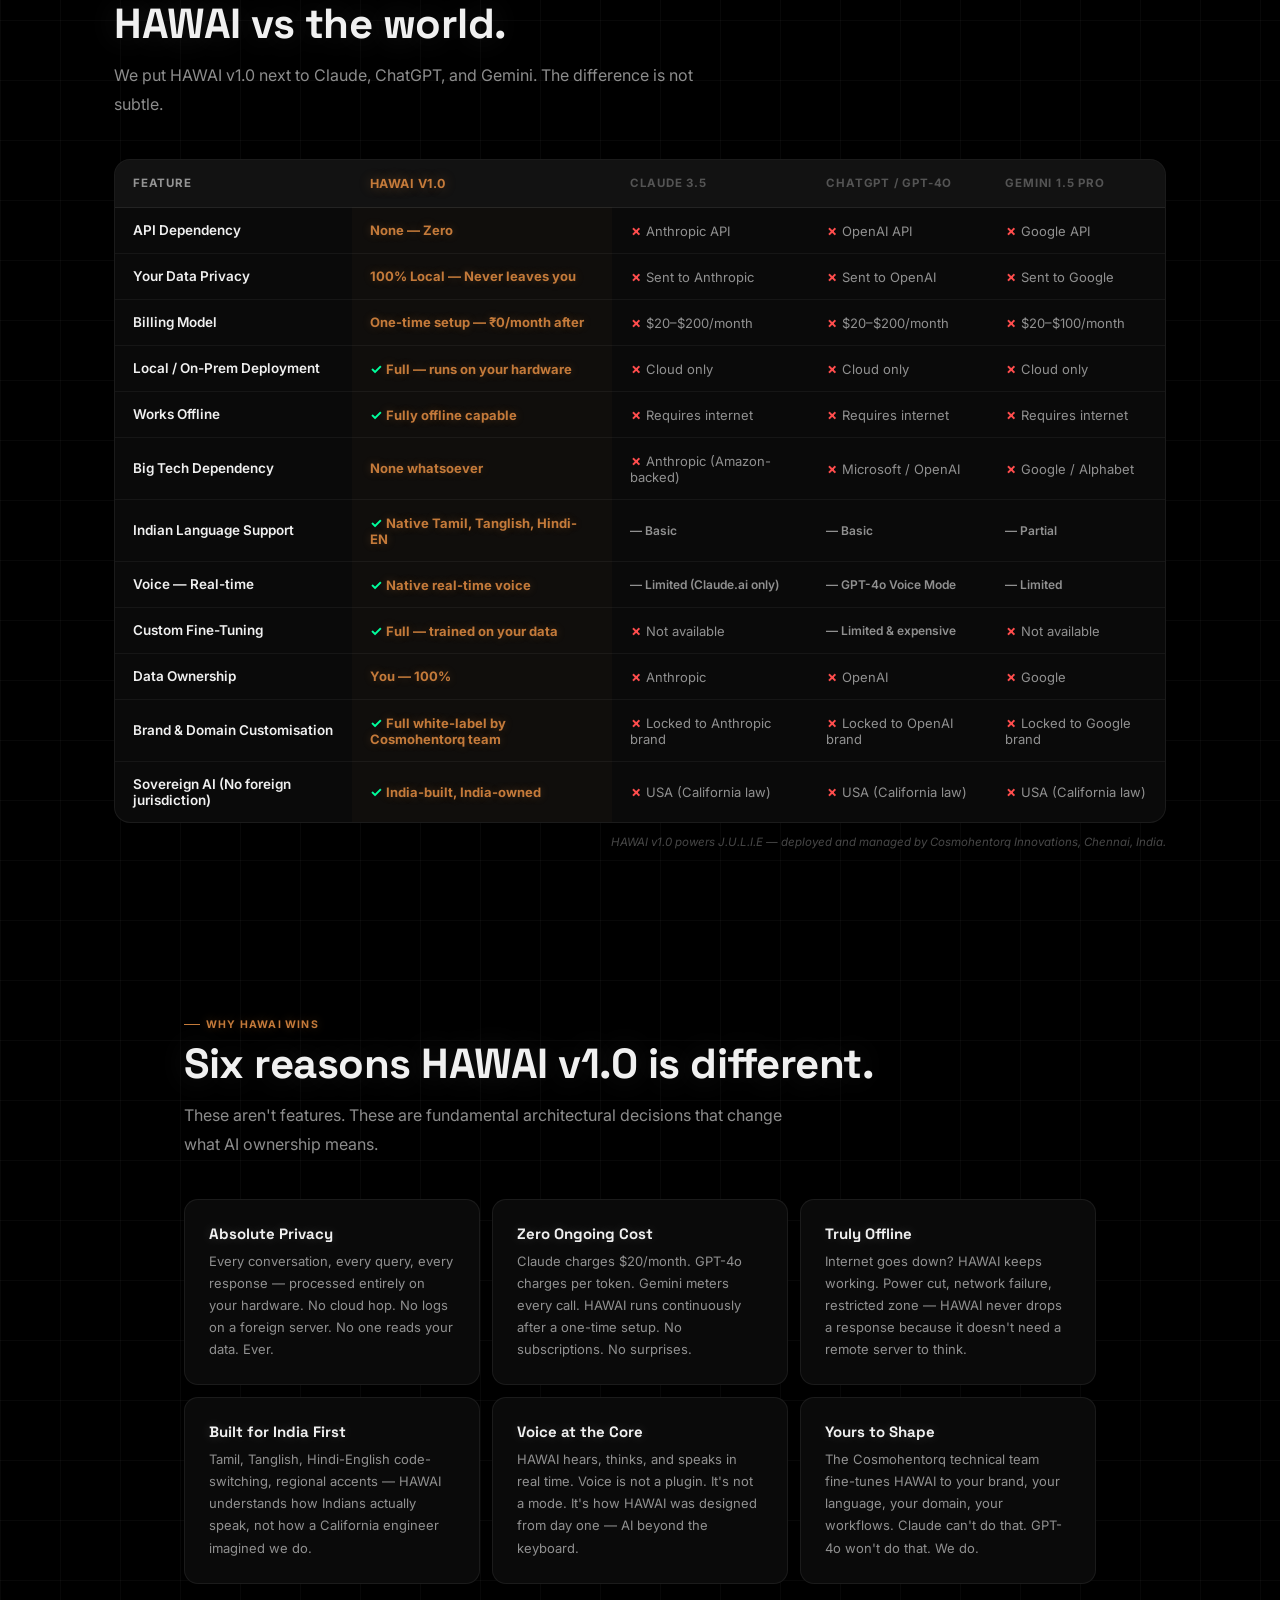
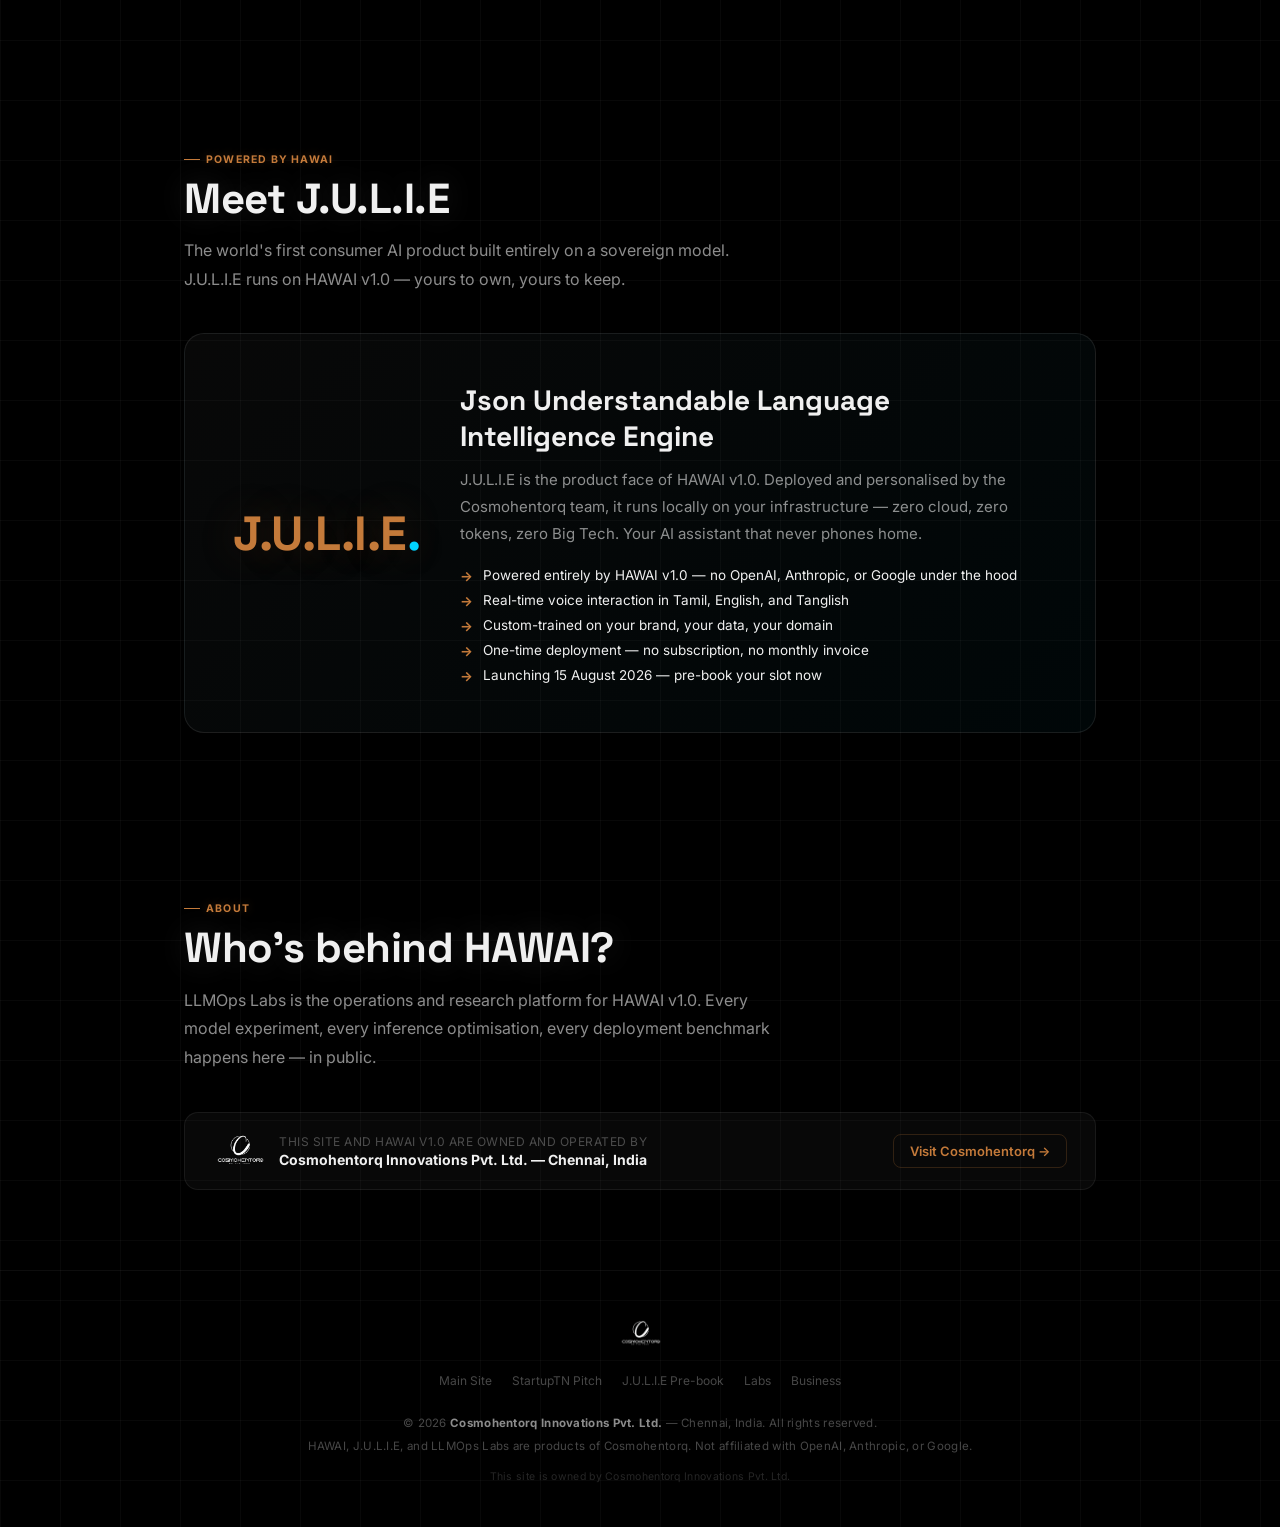
==== commit 3b69f211: "Sync llmops-live: Orbitron font + amber accent" ====
--- a/llmops-live/index.html
+++ b/llmops-live/index.html
@@ -10,12 +10,12 @@
 <meta property="og:description" content="The first truly sovereign AI. No APIs, no tokens, no Big Tech. Powered by Cosmohentorq."/>
 <link rel="preconnect" href="https://fonts.googleapis.com"/>
 <link rel="preconnect" href="https://fonts.gstatic.com" crossorigin/>
-<link href="https://fonts.googleapis.com/css2?family=Space+Grotesk:wght@300;400;500;600;700&family=Inter:wght@300;400;500;600;700&family=DM+Mono:wght@400;500&display=swap" rel="stylesheet"/>
+<link href="https://fonts.googleapis.com/css2?family=Space+Grotesk:wght@300;400;500;600;700&family=Inter:wght@300;400;500;600;700&family=DM+Mono:wght@400;500&family=Orbitron:wght@700;800&display=swap" rel="stylesheet"/>
 <style>
 *{box-sizing:border-box;margin:0;padding:0;-webkit-tap-highlight-color:transparent}
 :root{
   --bg:#000000;--s1:#0a0a0a;--s2:#111111;
-  --acc:#e85d04;--gold:#e85d04;--cyan:#00d4ff;--teal:#00ff9d;--red:#ff4d4d;
+  --acc:#c47a3a;--gold:#c47a3a;--cyan:#00d4ff;--teal:#00ff9d;--red:#ff4d4d;
   --t1:#f0f0f0;--t2:rgba(255,255,255,.55);--t3:rgba(255,255,255,.28);
   --b1:rgba(255,255,255,.05);--b2:rgba(255,255,255,.07);--b3:rgba(255,255,255,.03);
   --r:14px;--gap:12px
@@ -47,7 +47,7 @@
 #stars{position:fixed;inset:0;z-index:0;pointer-events:none}
 
 /* ── ANNOUNCEMENT BAR ── */
-.ann-bar{position:relative;z-index:10;background:linear-gradient(90deg,rgba(232,93,4,.07),rgba(232,93,4,.04),rgba(232,93,4,.07));border-bottom:0.5px solid rgba(232,93,4,.14);padding:9px 20px;text-align:center;font-size:12px;font-weight:600;letter-spacing:.6px;color:var(--acc);text-shadow:0 0 12px rgba(232,93,4,.4)}
+.ann-bar{position:relative;z-index:10;background:linear-gradient(90deg,rgba(196,122,58,.07),rgba(196,122,58,.04),rgba(196,122,58,.07));border-bottom:0.5px solid rgba(196,122,58,.14);padding:9px 20px;text-align:center;font-size:12px;font-weight:600;letter-spacing:.6px;color:var(--acc);text-shadow:0 0 12px rgba(196,122,58,.4)}
 .ann-bar span{opacity:.4;margin:0 10px}
 
 /* ── NAV ── */
@@ -78,19 +78,19 @@
 .wrap-wide{position:relative;z-index:1;max-width:1100px;margin:0 auto;padding:0 24px;width:100%}
 section{padding:80px 0;border-top:0.5px solid var(--b1)}
 section:first-of-type{border-top:none}
-.sec-tag{font-size:10.5px;font-weight:700;letter-spacing:1.2px;text-transform:uppercase;color:var(--acc);margin-bottom:10px;display:inline-flex;align-items:center;gap:6px;text-shadow:0 0 10px rgba(232,93,4,.3)}
+.sec-tag{font-size:10.5px;font-weight:700;letter-spacing:1.2px;text-transform:uppercase;color:var(--acc);margin-bottom:10px;display:inline-flex;align-items:center;gap:6px;text-shadow:0 0 10px rgba(196,122,58,.3)}
 .sec-tag::before{content:'';display:inline-block;width:16px;height:1px;background:var(--acc)}
 .sec-title{font-family:'Space Grotesk',sans-serif;font-size:clamp(26px,5vw,42px);font-weight:700;letter-spacing:-.5px;line-height:1.1;margin-bottom:14px;text-shadow:0 0 30px rgba(255,255,255,.12)}
 .sec-sub{font-size:clamp(14px,3.5vw,16px);color:var(--t2);line-height:1.8;max-width:600px;margin-bottom:40px}
 
 /* ── HERO ── */
 .hero{position:relative;z-index:1;padding:90px 24px 80px;text-align:center;max-width:860px;margin:0 auto}
-.hero-badge{display:inline-flex;align-items:center;gap:7px;font-size:11px;font-weight:700;letter-spacing:1px;text-transform:uppercase;color:var(--acc);margin-bottom:32px;background:rgba(232,93,4,.06);border:0.5px solid rgba(232,93,4,.2);padding:6px 16px;border-radius:20px}
-.badge-dot{width:6px;height:6px;border-radius:50%;background:var(--acc);box-shadow:0 0 6px rgba(232,93,4,.9);animation:blink 2s ease-in-out infinite;flex-shrink:0}
+.hero-badge{display:inline-flex;align-items:center;gap:7px;font-size:11px;font-weight:700;letter-spacing:1px;text-transform:uppercase;color:var(--acc);margin-bottom:32px;background:rgba(196,122,58,.06);border:0.5px solid rgba(196,122,58,.2);padding:6px 16px;border-radius:20px}
+.badge-dot{width:6px;height:6px;border-radius:50%;background:var(--acc);box-shadow:0 0 6px rgba(196,122,58,.9);animation:blink 2s ease-in-out infinite;flex-shrink:0}
 @keyframes blink{0%,100%{opacity:1}50%{opacity:.2}}
 .hero-eyebrow{font-size:clamp(11px,2.5vw,13px);font-weight:600;letter-spacing:2px;text-transform:uppercase;color:var(--t3);margin-bottom:14px}
 .hero-title{font-family:'Space Grotesk',sans-serif;font-size:clamp(44px,10vw,88px);font-weight:800;letter-spacing:-3px;line-height:.96;margin-bottom:8px}
-.hero-title .h-gold{color:var(--acc);display:block;text-shadow:0 0 40px rgba(232,93,4,.5),0 0 80px rgba(232,93,4,.2)}
+.hero-title .h-gold{font-family:'Orbitron',sans-serif;font-weight:800;letter-spacing:3px;color:var(--acc);display:block;text-shadow:0 0 40px rgba(196,122,58,.4),0 0 80px rgba(196,122,58,.15)}
 .hero-title .h-white{color:rgba(255,255,255,.7);display:block;text-shadow:0 0 30px rgba(255,255,255,.18)}
 .hero-sub{font-size:clamp(15px,3.5vw,18px);color:var(--t2);line-height:1.8;max-width:560px;margin:0 auto 44px}
 .hero-btns{display:flex;gap:12px;justify-content:center;flex-wrap:wrap;margin-bottom:56px}
@@ -100,7 +100,7 @@
 .btn-ghost:hover{border-color:rgba(255,255,255,.18);background:var(--b1);transform:translateY(-1px)}
 .hero-stats{display:flex;justify-content:center;gap:48px;flex-wrap:wrap;padding-top:32px;border-top:0.5px solid var(--b1)}
 .hstat{text-align:center}
-.hstat-num{font-family:'Space Grotesk',sans-serif;font-size:clamp(22px,5vw,30px);font-weight:800;color:var(--acc);letter-spacing:-1px;line-height:1;text-shadow:0 0 20px rgba(232,93,4,.4)}
+.hstat-num{font-family:'Space Grotesk',sans-serif;font-size:clamp(22px,5vw,30px);font-weight:800;color:var(--acc);letter-spacing:-1px;line-height:1;text-shadow:0 0 20px rgba(196,122,58,.4)}
 .hstat-lbl{font-size:11px;color:var(--t3);letter-spacing:.8px;text-transform:uppercase;margin-top:5px}
 
 /* ── MODEL INTRO ── */
@@ -108,27 +108,27 @@
 .model-visual{position:relative;display:flex;align-items:center;justify-content:center;height:320px}
 .orb-wrap{position:relative;width:200px;height:200px}
 .orb-ring{position:absolute;border-radius:50%;border:1px solid transparent}
-.orb-ring-1{inset:0;border-top-color:rgba(232,93,4,.6);border-right-color:rgba(232,93,4,.15);animation:spin 10s linear infinite}
+.orb-ring-1{inset:0;border-top-color:rgba(196,122,58,.6);border-right-color:rgba(196,122,58,.15);animation:spin 10s linear infinite}
 .orb-ring-2{inset:16px;border-bottom-color:rgba(0,212,255,.5);border-left-color:rgba(0,212,255,.15);animation:spin 16s linear infinite reverse}
 .orb-ring-3{inset:32px;border-top-color:rgba(255,255,255,.2);border-right-color:rgba(255,255,255,.05);animation:spin 22s linear infinite}
 .orb-ring-4{inset:48px;border:0.5px solid rgba(255,255,255,.05);animation:spin 30s linear infinite reverse}
 @keyframes spin{from{transform:rotate(0)}to{transform:rotate(360deg)}}
 .orb-core{position:absolute;inset:0;display:flex;align-items:center;justify-content:center;flex-direction:column;gap:2px}
-.orb-label{font-family:'Space Grotesk',sans-serif;font-size:18px;font-weight:800;color:var(--acc);letter-spacing:-.5px;text-shadow:0 0 20px rgba(232,93,4,.7)}
+.orb-label{font-family:'Space Grotesk',sans-serif;font-size:18px;font-weight:800;color:var(--acc);letter-spacing:-.5px;text-shadow:0 0 20px rgba(196,122,58,.7)}
 .orb-ver{font-size:10px;font-weight:600;letter-spacing:1.5px;color:var(--t3);text-transform:uppercase}
-.orb-pulse{position:absolute;inset:-24px;border-radius:50%;background:radial-gradient(circle,rgba(232,93,4,.05) 0%,transparent 70%);animation:pulse 3s ease-in-out infinite}
+.orb-pulse{position:absolute;inset:-24px;border-radius:50%;background:radial-gradient(circle,rgba(196,122,58,.05) 0%,transparent 70%);animation:pulse 3s ease-in-out infinite}
 @keyframes pulse{0%,100%{transform:scale(1);opacity:.6}50%{transform:scale(1.1);opacity:1}}
 .orb-dot{position:absolute;border-radius:50%;top:50%;left:50%;transform-origin:0 0}
-.od1{width:6px;height:6px;background:var(--acc);margin:-3px 0 0 -3px;animation:orbd 7s linear infinite;box-shadow:0 0 8px rgba(232,93,4,.8)}
+.od1{width:6px;height:6px;background:var(--acc);margin:-3px 0 0 -3px;animation:orbd 7s linear infinite;box-shadow:0 0 8px rgba(196,122,58,.8)}
 .od2{width:5px;height:5px;background:var(--cyan);margin:-2.5px 0 0 -2.5px;animation:orbd 11s linear infinite reverse;animation-delay:-4s;box-shadow:0 0 6px var(--cyan)}
 @keyframes orbd{0%{transform:rotate(0deg) translateX(96px)}100%{transform:rotate(360deg) translateX(96px)}}
 .model-info{display:flex;flex-direction:column;gap:20px}
 .model-info h2{font-family:'Space Grotesk',sans-serif;font-size:clamp(24px,5vw,36px);font-weight:800;letter-spacing:-.5px;line-height:1.1;text-shadow:0 0 20px rgba(255,255,255,.12)}
-.model-info h2 em{font-style:normal;color:var(--acc);text-shadow:0 0 25px rgba(232,93,4,.4)}
+.model-info h2 em{font-style:normal;color:var(--acc);text-shadow:0 0 25px rgba(196,122,58,.4)}
 .model-info p{font-size:15px;color:var(--t2);line-height:1.85}
 .model-pills{display:flex;flex-wrap:wrap;gap:8px;margin-top:8px}
 .pill{display:inline-flex;align-items:center;gap:5px;padding:5px 12px;border-radius:20px;font-size:11.5px;font-weight:600;border:0.5px solid}
-.pill-gold{background:rgba(232,93,4,.07);border-color:rgba(232,93,4,.2);color:var(--acc)}
+.pill-gold{background:rgba(196,122,58,.07);border-color:rgba(196,122,58,.2);color:var(--acc)}
 .pill-cyan{background:rgba(0,212,255,.06);border-color:rgba(0,212,255,.2);color:var(--cyan)}
 .pill-green{background:rgba(0,255,157,.06);border-color:rgba(0,255,157,.2);color:var(--teal)}
 
@@ -138,17 +138,17 @@
 thead tr{background:rgba(255,255,255,.03);border-bottom:0.5px solid rgba(255,255,255,.1)}
 thead th{padding:16px 18px;font-size:11.5px;font-weight:700;letter-spacing:.8px;text-transform:uppercase;color:var(--t3);text-align:left}
 thead th:first-child{color:var(--t2)}
-thead th.col-hawai{color:var(--acc);font-size:12.5px;letter-spacing:.5px;text-shadow:0 0 12px rgba(232,93,4,.4)}
+thead th.col-hawai{color:var(--acc);font-size:12.5px;letter-spacing:.5px;text-shadow:0 0 12px rgba(196,122,58,.4)}
 tbody tr{border-bottom:0.5px solid var(--b1);transition:.2s}
 tbody tr:last-child{border-bottom:none}
 tbody tr:hover{background:rgba(255,255,255,.02)}
 td{padding:14px 18px;font-size:13px;color:var(--t2);vertical-align:middle}
 td:first-child{font-weight:600;color:var(--t1);font-size:13.5px}
-td.col-hawai{background:rgba(232,93,4,.03)}
+td.col-hawai{background:rgba(196,122,58,.03)}
 .chk{color:var(--teal);font-weight:700;font-size:14px}
 .cross{color:var(--red);font-weight:700;font-size:14px}
 .partial{color:rgba(255,255,255,.55);font-size:12px;font-weight:600}
-.best{color:var(--acc);font-weight:700;text-shadow:0 0 8px rgba(232,93,4,.3)}
+.best{color:var(--acc);font-weight:700;text-shadow:0 0 8px rgba(196,122,58,.3)}
 .table-note{font-size:11.5px;color:var(--t3);margin-top:12px;text-align:right;font-style:italic}
 
 /* ── ADVANTAGE CARDS ── */
@@ -162,7 +162,7 @@
 
 /* ── JULIE SECTION ── */
 .julie-box{background:linear-gradient(135deg,rgba(255,255,255,.03) 0%,rgba(0,212,255,.03) 100%);border:0.5px solid rgba(255,255,255,.09);border-radius:20px;padding:48px;display:flex;gap:40px;align-items:center}
-.julie-logo{font-family:'Space Grotesk',sans-serif;font-size:48px;font-weight:900;letter-spacing:-.5px;color:var(--acc);text-shadow:0 0 40px rgba(232,93,4,.25);flex-shrink:0}
+.julie-logo{font-family:'Space Grotesk',sans-serif;font-size:48px;font-weight:900;letter-spacing:-.5px;color:var(--acc);text-shadow:0 0 40px rgba(196,122,58,.25);flex-shrink:0}
 .julie-logo span{color:var(--cyan)}
 .julie-content{flex:1}
 .julie-content h3{font-family:'Space Grotesk',sans-serif;font-size:clamp(20px,4vw,28px);font-weight:700;margin-bottom:12px}
@@ -177,8 +177,8 @@
 .own-logo-img{height:36px;width:auto;object-fit:contain;flex-shrink:0}
 .own-text p{font-size:12px;color:var(--t3);letter-spacing:.5px;text-transform:uppercase}
 .own-text strong{font-size:14px;font-weight:700;color:var(--t1)}
-.own-link{font-size:13px;font-weight:600;color:var(--acc);text-decoration:none;border:0.5px solid rgba(232,93,4,.22);padding:8px 16px;border-radius:8px;transition:.2s;white-space:nowrap}
-.own-link:hover{background:rgba(232,93,4,.08)}
+.own-link{font-size:13px;font-weight:600;color:var(--acc);text-decoration:none;border:0.5px solid rgba(196,122,58,.22);padding:8px 16px;border-radius:8px;transition:.2s;white-space:nowrap}
+.own-link:hover{background:rgba(196,122,58,.08)}
 
 /* ── FOOTER ── */
 footer{position:relative;z-index:1;padding:48px 24px 40px;border-top:0.5px solid var(--b1);text-align:center}
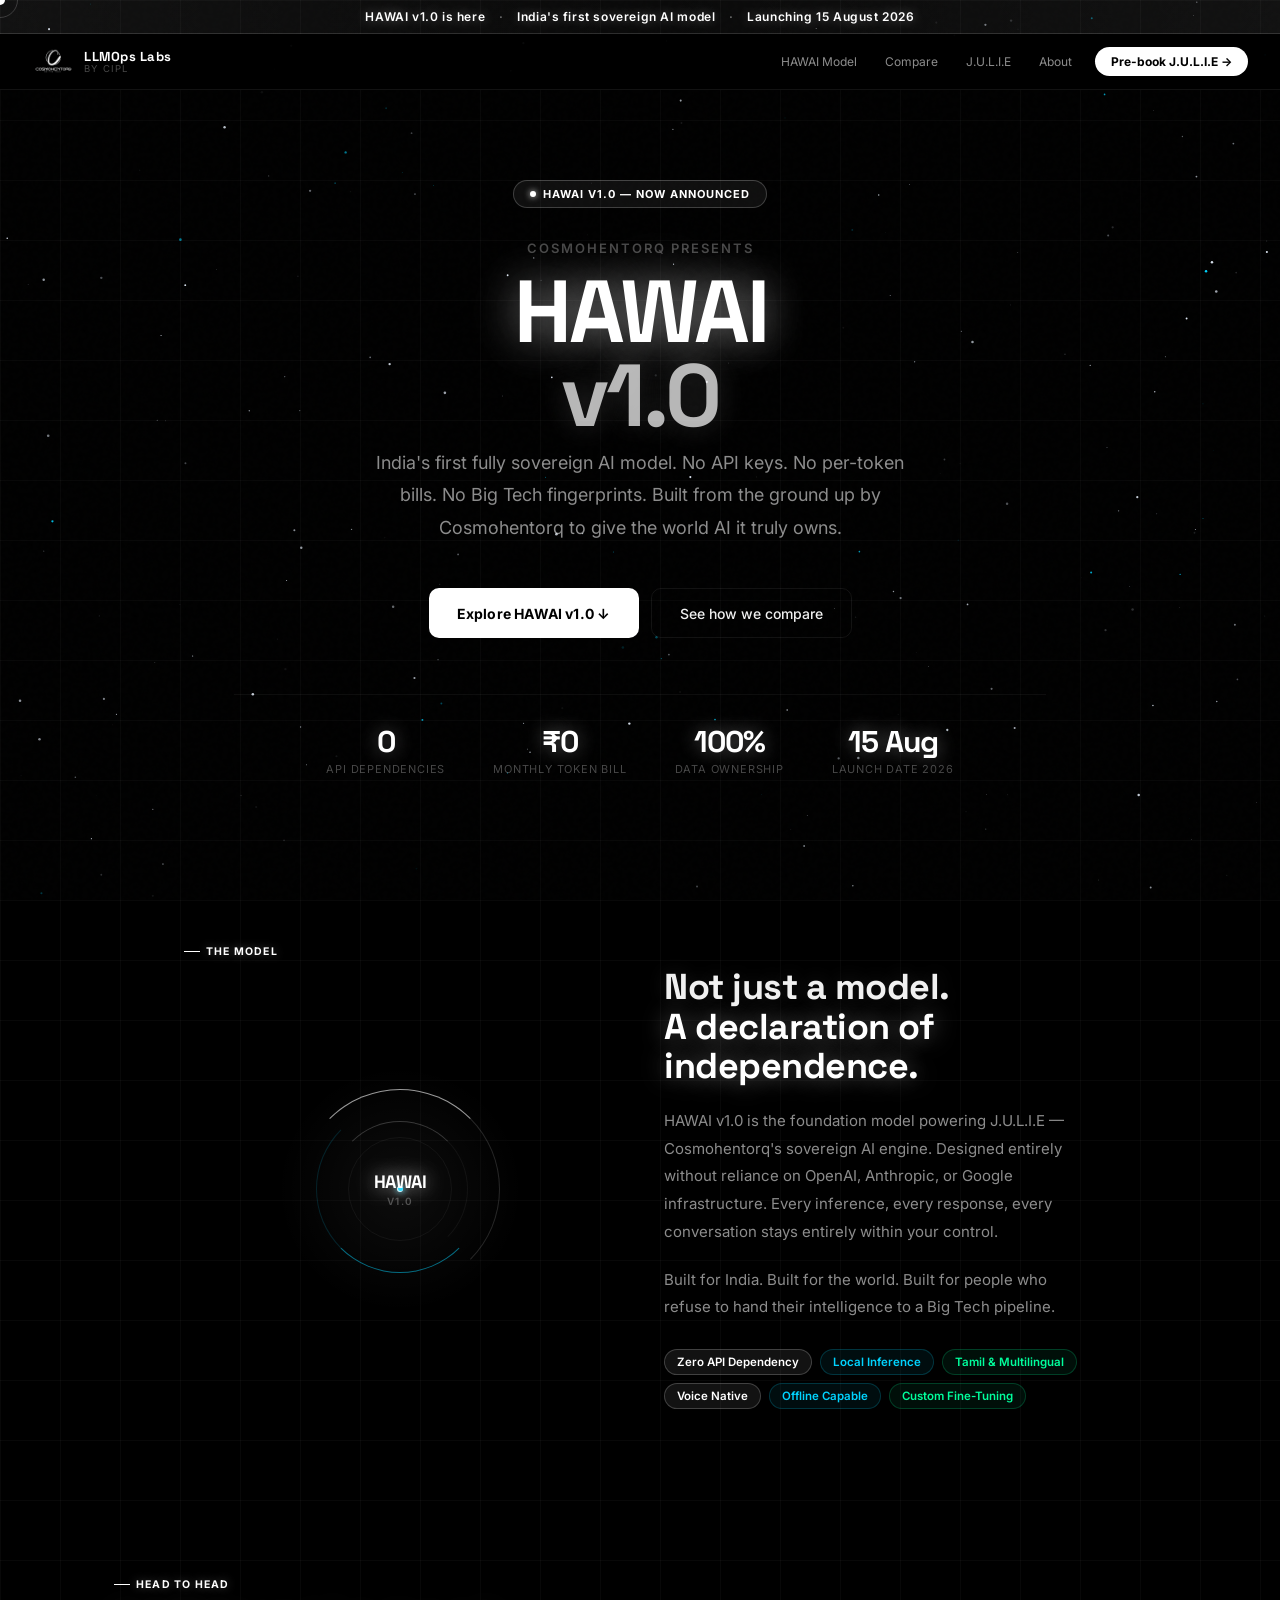
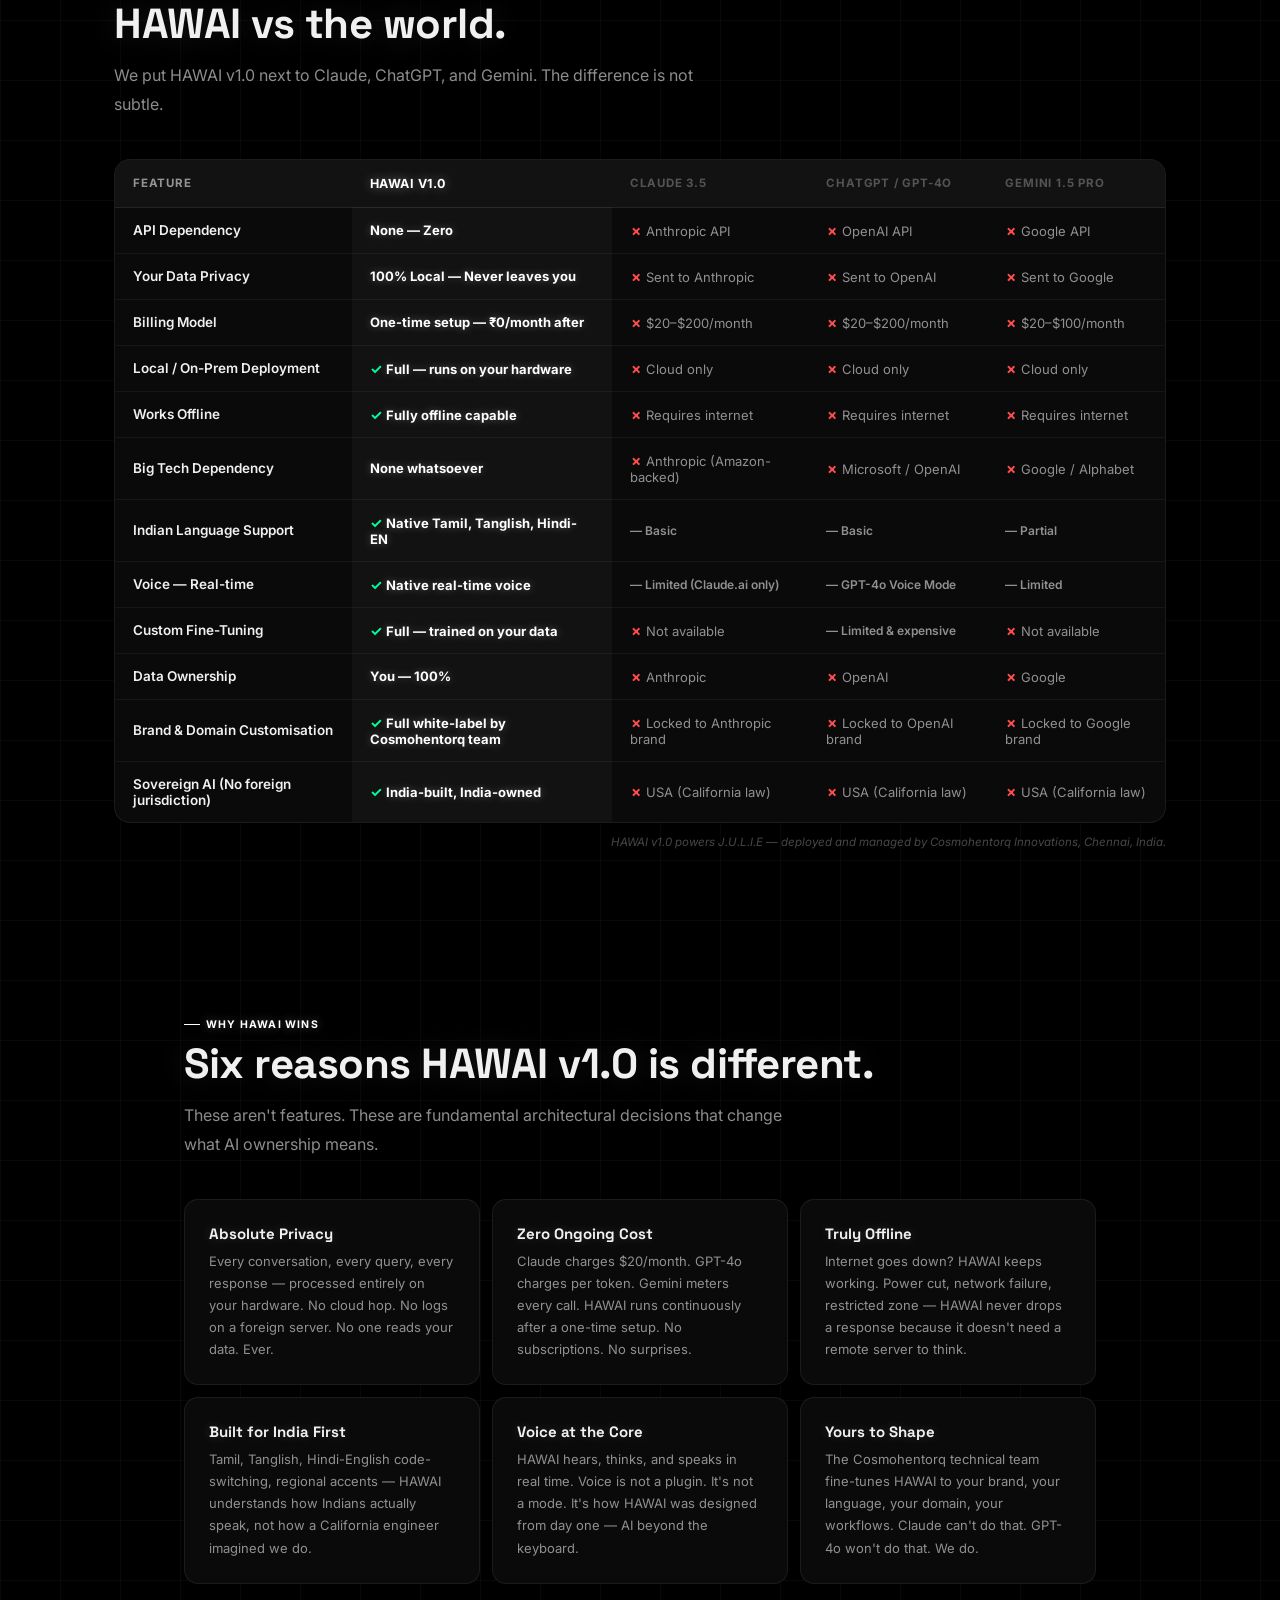
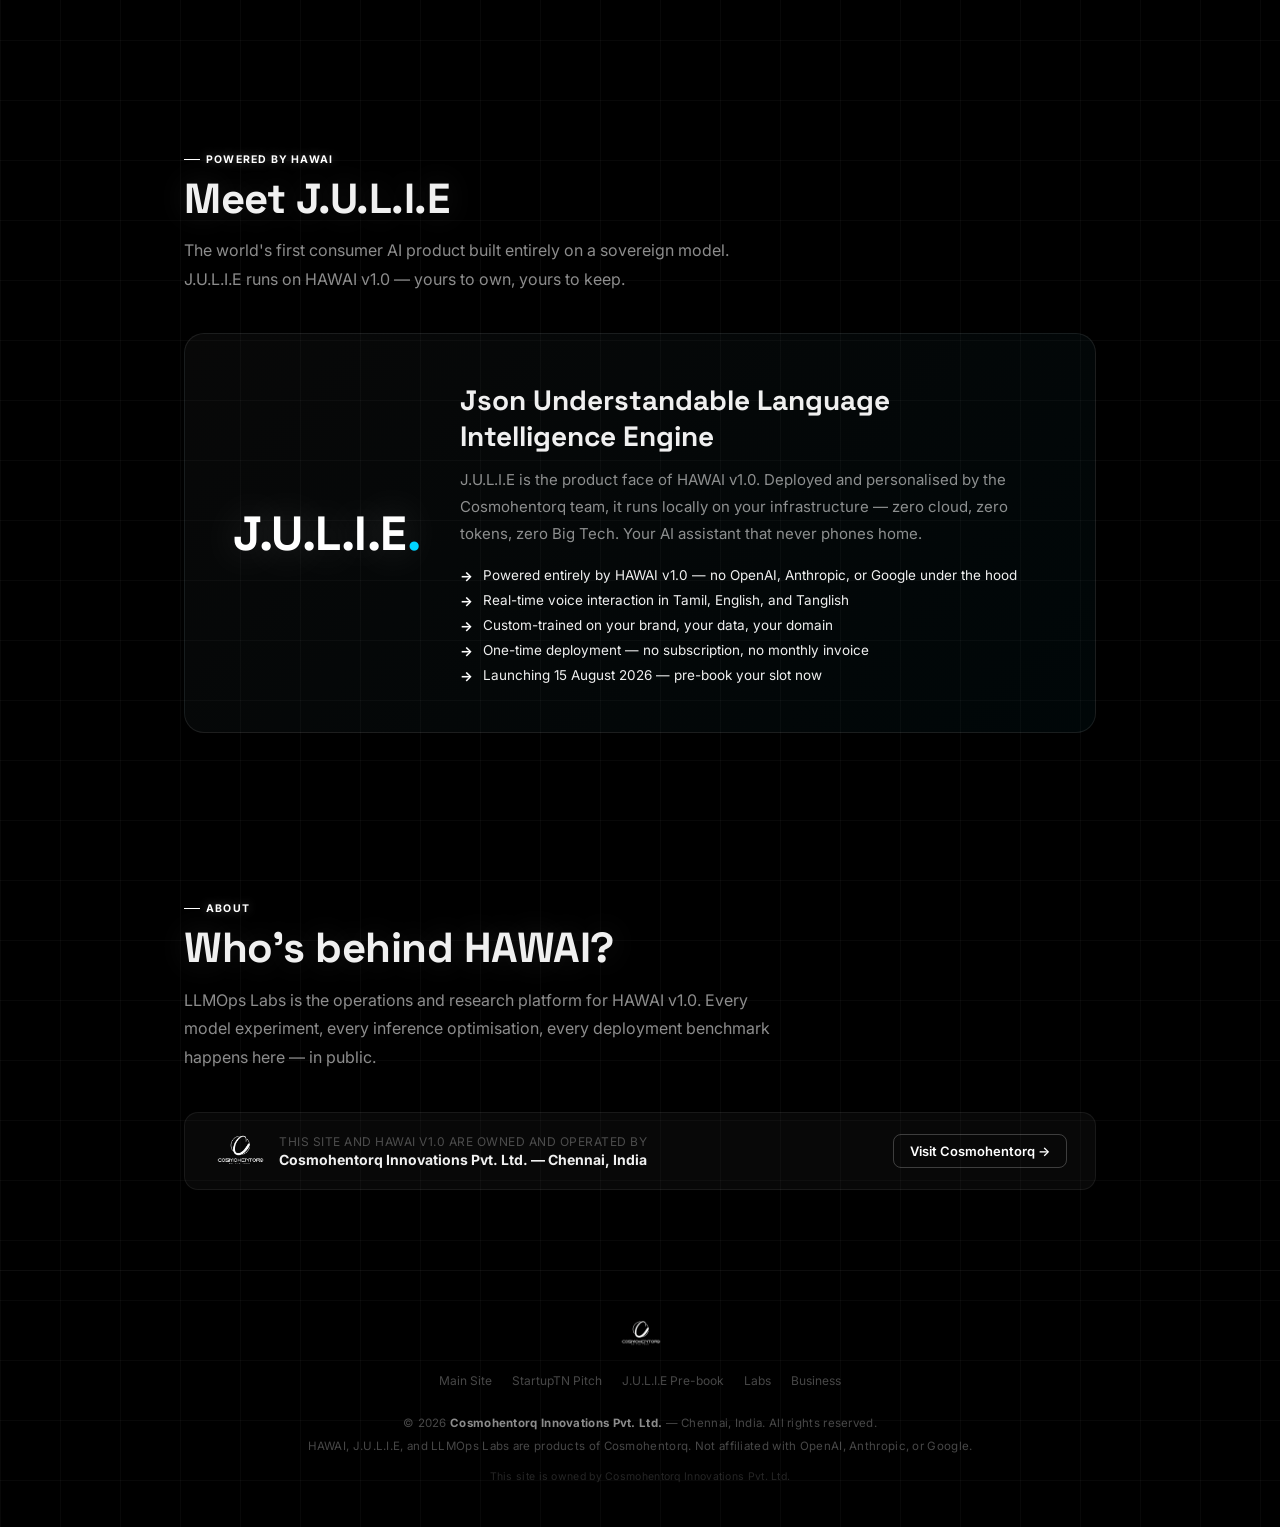
==== commit 24b12540: "Sync llmops-live: white glow revert" ====
--- a/llmops-live/index.html
+++ b/llmops-live/index.html
@@ -10,12 +10,12 @@
 <meta property="og:description" content="The first truly sovereign AI. No APIs, no tokens, no Big Tech. Powered by Cosmohentorq."/>
 <link rel="preconnect" href="https://fonts.googleapis.com"/>
 <link rel="preconnect" href="https://fonts.gstatic.com" crossorigin/>
-<link href="https://fonts.googleapis.com/css2?family=Space+Grotesk:wght@300;400;500;600;700&family=Inter:wght@300;400;500;600;700&family=DM+Mono:wght@400;500&family=Orbitron:wght@700;800&display=swap" rel="stylesheet"/>
+<link href="https://fonts.googleapis.com/css2?family=Space+Grotesk:wght@300;400;500;600;700&family=Inter:wght@300;400;500;600;700&family=DM+Mono:wght@400;500&display=swap" rel="stylesheet"/>
 <style>
 *{box-sizing:border-box;margin:0;padding:0;-webkit-tap-highlight-color:transparent}
 :root{
   --bg:#000000;--s1:#0a0a0a;--s2:#111111;
-  --acc:#c47a3a;--gold:#c47a3a;--cyan:#00d4ff;--teal:#00ff9d;--red:#ff4d4d;
+  --acc:#ffffff;--gold:#ffffff;--cyan:#00d4ff;--teal:#00ff9d;--red:#ff4d4d;
   --t1:#f0f0f0;--t2:rgba(255,255,255,.55);--t3:rgba(255,255,255,.28);
   --b1:rgba(255,255,255,.05);--b2:rgba(255,255,255,.07);--b3:rgba(255,255,255,.03);
   --r:14px;--gap:12px
@@ -47,7 +47,7 @@
 #stars{position:fixed;inset:0;z-index:0;pointer-events:none}
 
 /* ── ANNOUNCEMENT BAR ── */
-.ann-bar{position:relative;z-index:10;background:linear-gradient(90deg,rgba(196,122,58,.07),rgba(196,122,58,.04),rgba(196,122,58,.07));border-bottom:0.5px solid rgba(196,122,58,.14);padding:9px 20px;text-align:center;font-size:12px;font-weight:600;letter-spacing:.6px;color:var(--acc);text-shadow:0 0 12px rgba(196,122,58,.4)}
+.ann-bar{position:relative;z-index:10;background:linear-gradient(90deg,rgba(255,255,255,.07),rgba(255,255,255,.04),rgba(255,255,255,.07));border-bottom:0.5px solid rgba(255,255,255,.14);padding:9px 20px;text-align:center;font-size:12px;font-weight:600;letter-spacing:.6px;color:var(--acc);text-shadow:0 0 12px rgba(255,255,255,.4)}
 .ann-bar span{opacity:.4;margin:0 10px}
 
 /* ── NAV ── */
@@ -60,7 +60,7 @@
 .nav-links{display:flex;gap:2px}
 .nav-link{font-size:12px;color:var(--t2);padding:6px 12px;border-radius:20px;border:0.5px solid transparent;text-decoration:none;transition:.2s;white-space:nowrap}
 .nav-link:hover{border-color:var(--b2);color:var(--t1)}
-.nav-cta{font-size:12px;font-weight:700;color:#fff;background:var(--acc);padding:7px 16px;border-radius:20px;text-decoration:none;transition:.2s;white-space:nowrap;flex-shrink:0}
+.nav-cta{font-size:12px;font-weight:700;color:#000;background:#fff;padding:7px 16px;border-radius:20px;text-decoration:none;transition:.2s;white-space:nowrap;flex-shrink:0}
 .nav-cta:hover{filter:brightness(.92);transform:translateY(-1px)}
 .nav-burger{display:none;flex-direction:column;gap:4px;padding:8px;cursor:pointer;border:none;background:none;margin-left:4px}
 .nav-burger span{display:block;width:20px;height:1.5px;background:var(--t2);transition:.3s;border-radius:2px}
@@ -71,36 +71,36 @@
 .nav-drawer.open{display:flex}
 .nav-drawer a{font-size:14px;color:var(--t2);padding:12px 14px;border-radius:10px;text-decoration:none;border:0.5px solid transparent;transition:.2s}
 .nav-drawer a:hover{background:var(--b1);color:var(--t1);border-color:var(--b2)}
-.nav-drawer .d-cta{background:var(--acc);color:#fff;font-weight:700;border-color:transparent;margin-top:6px;text-align:center}
+.nav-drawer .d-cta{background:#fff;color:#000;font-weight:700;border-color:transparent;margin-top:6px;text-align:center}
 
 /* ── LAYOUT ── */
 .wrap{position:relative;z-index:1;max-width:960px;margin:0 auto;padding:0 24px;width:100%}
 .wrap-wide{position:relative;z-index:1;max-width:1100px;margin:0 auto;padding:0 24px;width:100%}
 section{padding:80px 0;border-top:0.5px solid var(--b1)}
 section:first-of-type{border-top:none}
-.sec-tag{font-size:10.5px;font-weight:700;letter-spacing:1.2px;text-transform:uppercase;color:var(--acc);margin-bottom:10px;display:inline-flex;align-items:center;gap:6px;text-shadow:0 0 10px rgba(196,122,58,.3)}
+.sec-tag{font-size:10.5px;font-weight:700;letter-spacing:1.2px;text-transform:uppercase;color:var(--acc);margin-bottom:10px;display:inline-flex;align-items:center;gap:6px;text-shadow:0 0 10px rgba(255,255,255,.3)}
 .sec-tag::before{content:'';display:inline-block;width:16px;height:1px;background:var(--acc)}
 .sec-title{font-family:'Space Grotesk',sans-serif;font-size:clamp(26px,5vw,42px);font-weight:700;letter-spacing:-.5px;line-height:1.1;margin-bottom:14px;text-shadow:0 0 30px rgba(255,255,255,.12)}
 .sec-sub{font-size:clamp(14px,3.5vw,16px);color:var(--t2);line-height:1.8;max-width:600px;margin-bottom:40px}
 
 /* ── HERO ── */
 .hero{position:relative;z-index:1;padding:90px 24px 80px;text-align:center;max-width:860px;margin:0 auto}
-.hero-badge{display:inline-flex;align-items:center;gap:7px;font-size:11px;font-weight:700;letter-spacing:1px;text-transform:uppercase;color:var(--acc);margin-bottom:32px;background:rgba(196,122,58,.06);border:0.5px solid rgba(196,122,58,.2);padding:6px 16px;border-radius:20px}
-.badge-dot{width:6px;height:6px;border-radius:50%;background:var(--acc);box-shadow:0 0 6px rgba(196,122,58,.9);animation:blink 2s ease-in-out infinite;flex-shrink:0}
+.hero-badge{display:inline-flex;align-items:center;gap:7px;font-size:11px;font-weight:700;letter-spacing:1px;text-transform:uppercase;color:var(--acc);margin-bottom:32px;background:rgba(255,255,255,.06);border:0.5px solid rgba(255,255,255,.2);padding:6px 16px;border-radius:20px}
+.badge-dot{width:6px;height:6px;border-radius:50%;background:var(--acc);box-shadow:0 0 6px rgba(255,255,255,.9);animation:blink 2s ease-in-out infinite;flex-shrink:0}
 @keyframes blink{0%,100%{opacity:1}50%{opacity:.2}}
 .hero-eyebrow{font-size:clamp(11px,2.5vw,13px);font-weight:600;letter-spacing:2px;text-transform:uppercase;color:var(--t3);margin-bottom:14px}
 .hero-title{font-family:'Space Grotesk',sans-serif;font-size:clamp(44px,10vw,88px);font-weight:800;letter-spacing:-3px;line-height:.96;margin-bottom:8px}
-.hero-title .h-gold{font-family:'Orbitron',sans-serif;font-weight:800;letter-spacing:3px;color:var(--acc);display:block;text-shadow:0 0 40px rgba(196,122,58,.4),0 0 80px rgba(196,122,58,.15)}
+.hero-title .h-gold{color:#fff;display:block;text-shadow:0 0 40px rgba(255,255,255,.45),0 0 80px rgba(255,255,255,.18)}
 .hero-title .h-white{color:rgba(255,255,255,.7);display:block;text-shadow:0 0 30px rgba(255,255,255,.18)}
 .hero-sub{font-size:clamp(15px,3.5vw,18px);color:var(--t2);line-height:1.8;max-width:560px;margin:0 auto 44px}
 .hero-btns{display:flex;gap:12px;justify-content:center;flex-wrap:wrap;margin-bottom:56px}
-.btn-primary{display:inline-flex;align-items:center;justify-content:center;gap:8px;background:var(--acc);color:#fff;padding:14px 28px;border-radius:10px;font-size:14px;font-weight:700;text-decoration:none;letter-spacing:.2px;transition:.2s;min-height:50px}
+.btn-primary{display:inline-flex;align-items:center;justify-content:center;gap:8px;background:#fff;color:#000;padding:14px 28px;border-radius:10px;font-size:14px;font-weight:700;text-decoration:none;letter-spacing:.2px;transition:.2s;min-height:50px}
 .btn-primary:hover{filter:brightness(1.1);transform:translateY(-2px)}
 .btn-ghost{display:inline-flex;align-items:center;justify-content:center;gap:8px;background:transparent;color:var(--t1);padding:14px 28px;border-radius:10px;font-size:14px;font-weight:500;text-decoration:none;border:0.5px solid var(--b2);transition:.2s;min-height:50px}
 .btn-ghost:hover{border-color:rgba(255,255,255,.18);background:var(--b1);transform:translateY(-1px)}
 .hero-stats{display:flex;justify-content:center;gap:48px;flex-wrap:wrap;padding-top:32px;border-top:0.5px solid var(--b1)}
 .hstat{text-align:center}
-.hstat-num{font-family:'Space Grotesk',sans-serif;font-size:clamp(22px,5vw,30px);font-weight:800;color:var(--acc);letter-spacing:-1px;line-height:1;text-shadow:0 0 20px rgba(196,122,58,.4)}
+.hstat-num{font-family:'Space Grotesk',sans-serif;font-size:clamp(22px,5vw,30px);font-weight:800;color:var(--acc);letter-spacing:-1px;line-height:1;text-shadow:0 0 20px rgba(255,255,255,.4)}
 .hstat-lbl{font-size:11px;color:var(--t3);letter-spacing:.8px;text-transform:uppercase;margin-top:5px}
 
 /* ── MODEL INTRO ── */
@@ -108,27 +108,27 @@
 .model-visual{position:relative;display:flex;align-items:center;justify-content:center;height:320px}
 .orb-wrap{position:relative;width:200px;height:200px}
 .orb-ring{position:absolute;border-radius:50%;border:1px solid transparent}
-.orb-ring-1{inset:0;border-top-color:rgba(196,122,58,.6);border-right-color:rgba(196,122,58,.15);animation:spin 10s linear infinite}
+.orb-ring-1{inset:0;border-top-color:rgba(255,255,255,.6);border-right-color:rgba(255,255,255,.15);animation:spin 10s linear infinite}
 .orb-ring-2{inset:16px;border-bottom-color:rgba(0,212,255,.5);border-left-color:rgba(0,212,255,.15);animation:spin 16s linear infinite reverse}
 .orb-ring-3{inset:32px;border-top-color:rgba(255,255,255,.2);border-right-color:rgba(255,255,255,.05);animation:spin 22s linear infinite}
 .orb-ring-4{inset:48px;border:0.5px solid rgba(255,255,255,.05);animation:spin 30s linear infinite reverse}
 @keyframes spin{from{transform:rotate(0)}to{transform:rotate(360deg)}}
 .orb-core{position:absolute;inset:0;display:flex;align-items:center;justify-content:center;flex-direction:column;gap:2px}
-.orb-label{font-family:'Space Grotesk',sans-serif;font-size:18px;font-weight:800;color:var(--acc);letter-spacing:-.5px;text-shadow:0 0 20px rgba(196,122,58,.7)}
+.orb-label{font-family:'Space Grotesk',sans-serif;font-size:18px;font-weight:800;color:var(--acc);letter-spacing:-.5px;text-shadow:0 0 20px rgba(255,255,255,.7)}
 .orb-ver{font-size:10px;font-weight:600;letter-spacing:1.5px;color:var(--t3);text-transform:uppercase}
-.orb-pulse{position:absolute;inset:-24px;border-radius:50%;background:radial-gradient(circle,rgba(196,122,58,.05) 0%,transparent 70%);animation:pulse 3s ease-in-out infinite}
+.orb-pulse{position:absolute;inset:-24px;border-radius:50%;background:radial-gradient(circle,rgba(255,255,255,.05) 0%,transparent 70%);animation:pulse 3s ease-in-out infinite}
 @keyframes pulse{0%,100%{transform:scale(1);opacity:.6}50%{transform:scale(1.1);opacity:1}}
 .orb-dot{position:absolute;border-radius:50%;top:50%;left:50%;transform-origin:0 0}
-.od1{width:6px;height:6px;background:var(--acc);margin:-3px 0 0 -3px;animation:orbd 7s linear infinite;box-shadow:0 0 8px rgba(196,122,58,.8)}
+.od1{width:6px;height:6px;background:var(--acc);margin:-3px 0 0 -3px;animation:orbd 7s linear infinite;box-shadow:0 0 8px rgba(255,255,255,.8)}
 .od2{width:5px;height:5px;background:var(--cyan);margin:-2.5px 0 0 -2.5px;animation:orbd 11s linear infinite reverse;animation-delay:-4s;box-shadow:0 0 6px var(--cyan)}
 @keyframes orbd{0%{transform:rotate(0deg) translateX(96px)}100%{transform:rotate(360deg) translateX(96px)}}
 .model-info{display:flex;flex-direction:column;gap:20px}
 .model-info h2{font-family:'Space Grotesk',sans-serif;font-size:clamp(24px,5vw,36px);font-weight:800;letter-spacing:-.5px;line-height:1.1;text-shadow:0 0 20px rgba(255,255,255,.12)}
-.model-info h2 em{font-style:normal;color:var(--acc);text-shadow:0 0 25px rgba(196,122,58,.4)}
+.model-info h2 em{font-style:normal;color:var(--acc);text-shadow:0 0 25px rgba(255,255,255,.4)}
 .model-info p{font-size:15px;color:var(--t2);line-height:1.85}
 .model-pills{display:flex;flex-wrap:wrap;gap:8px;margin-top:8px}
 .pill{display:inline-flex;align-items:center;gap:5px;padding:5px 12px;border-radius:20px;font-size:11.5px;font-weight:600;border:0.5px solid}
-.pill-gold{background:rgba(196,122,58,.07);border-color:rgba(196,122,58,.2);color:var(--acc)}
+.pill-gold{background:rgba(255,255,255,.07);border-color:rgba(255,255,255,.2);color:var(--acc)}
 .pill-cyan{background:rgba(0,212,255,.06);border-color:rgba(0,212,255,.2);color:var(--cyan)}
 .pill-green{background:rgba(0,255,157,.06);border-color:rgba(0,255,157,.2);color:var(--teal)}
 
@@ -138,17 +138,17 @@
 thead tr{background:rgba(255,255,255,.03);border-bottom:0.5px solid rgba(255,255,255,.1)}
 thead th{padding:16px 18px;font-size:11.5px;font-weight:700;letter-spacing:.8px;text-transform:uppercase;color:var(--t3);text-align:left}
 thead th:first-child{color:var(--t2)}
-thead th.col-hawai{color:var(--acc);font-size:12.5px;letter-spacing:.5px;text-shadow:0 0 12px rgba(196,122,58,.4)}
+thead th.col-hawai{color:var(--acc);font-size:12.5px;letter-spacing:.5px;text-shadow:0 0 12px rgba(255,255,255,.4)}
 tbody tr{border-bottom:0.5px solid var(--b1);transition:.2s}
 tbody tr:last-child{border-bottom:none}
 tbody tr:hover{background:rgba(255,255,255,.02)}
 td{padding:14px 18px;font-size:13px;color:var(--t2);vertical-align:middle}
 td:first-child{font-weight:600;color:var(--t1);font-size:13.5px}
-td.col-hawai{background:rgba(196,122,58,.03)}
+td.col-hawai{background:rgba(255,255,255,.03)}
 .chk{color:var(--teal);font-weight:700;font-size:14px}
 .cross{color:var(--red);font-weight:700;font-size:14px}
 .partial{color:rgba(255,255,255,.55);font-size:12px;font-weight:600}
-.best{color:var(--acc);font-weight:700;text-shadow:0 0 8px rgba(196,122,58,.3)}
+.best{color:var(--acc);font-weight:700;text-shadow:0 0 8px rgba(255,255,255,.3)}
 .table-note{font-size:11.5px;color:var(--t3);margin-top:12px;text-align:right;font-style:italic}
 
 /* ── ADVANTAGE CARDS ── */
@@ -162,7 +162,7 @@
 
 /* ── JULIE SECTION ── */
 .julie-box{background:linear-gradient(135deg,rgba(255,255,255,.03) 0%,rgba(0,212,255,.03) 100%);border:0.5px solid rgba(255,255,255,.09);border-radius:20px;padding:48px;display:flex;gap:40px;align-items:center}
-.julie-logo{font-family:'Space Grotesk',sans-serif;font-size:48px;font-weight:900;letter-spacing:-.5px;color:var(--acc);text-shadow:0 0 40px rgba(196,122,58,.25);flex-shrink:0}
+.julie-logo{font-family:'Space Grotesk',sans-serif;font-size:48px;font-weight:900;letter-spacing:-.5px;color:var(--acc);text-shadow:0 0 40px rgba(255,255,255,.25);flex-shrink:0}
 .julie-logo span{color:var(--cyan)}
 .julie-content{flex:1}
 .julie-content h3{font-family:'Space Grotesk',sans-serif;font-size:clamp(20px,4vw,28px);font-weight:700;margin-bottom:12px}
@@ -177,8 +177,8 @@
 .own-logo-img{height:36px;width:auto;object-fit:contain;flex-shrink:0}
 .own-text p{font-size:12px;color:var(--t3);letter-spacing:.5px;text-transform:uppercase}
 .own-text strong{font-size:14px;font-weight:700;color:var(--t1)}
-.own-link{font-size:13px;font-weight:600;color:var(--acc);text-decoration:none;border:0.5px solid rgba(196,122,58,.22);padding:8px 16px;border-radius:8px;transition:.2s;white-space:nowrap}
-.own-link:hover{background:rgba(196,122,58,.08)}
+.own-link{font-size:13px;font-weight:600;color:var(--acc);text-decoration:none;border:0.5px solid rgba(255,255,255,.22);padding:8px 16px;border-radius:8px;transition:.2s;white-space:nowrap}
+.own-link:hover{background:rgba(255,255,255,.08)}
 
 /* ── FOOTER ── */
 footer{position:relative;z-index:1;padding:48px 24px 40px;border-top:0.5px solid var(--b1);text-align:center}
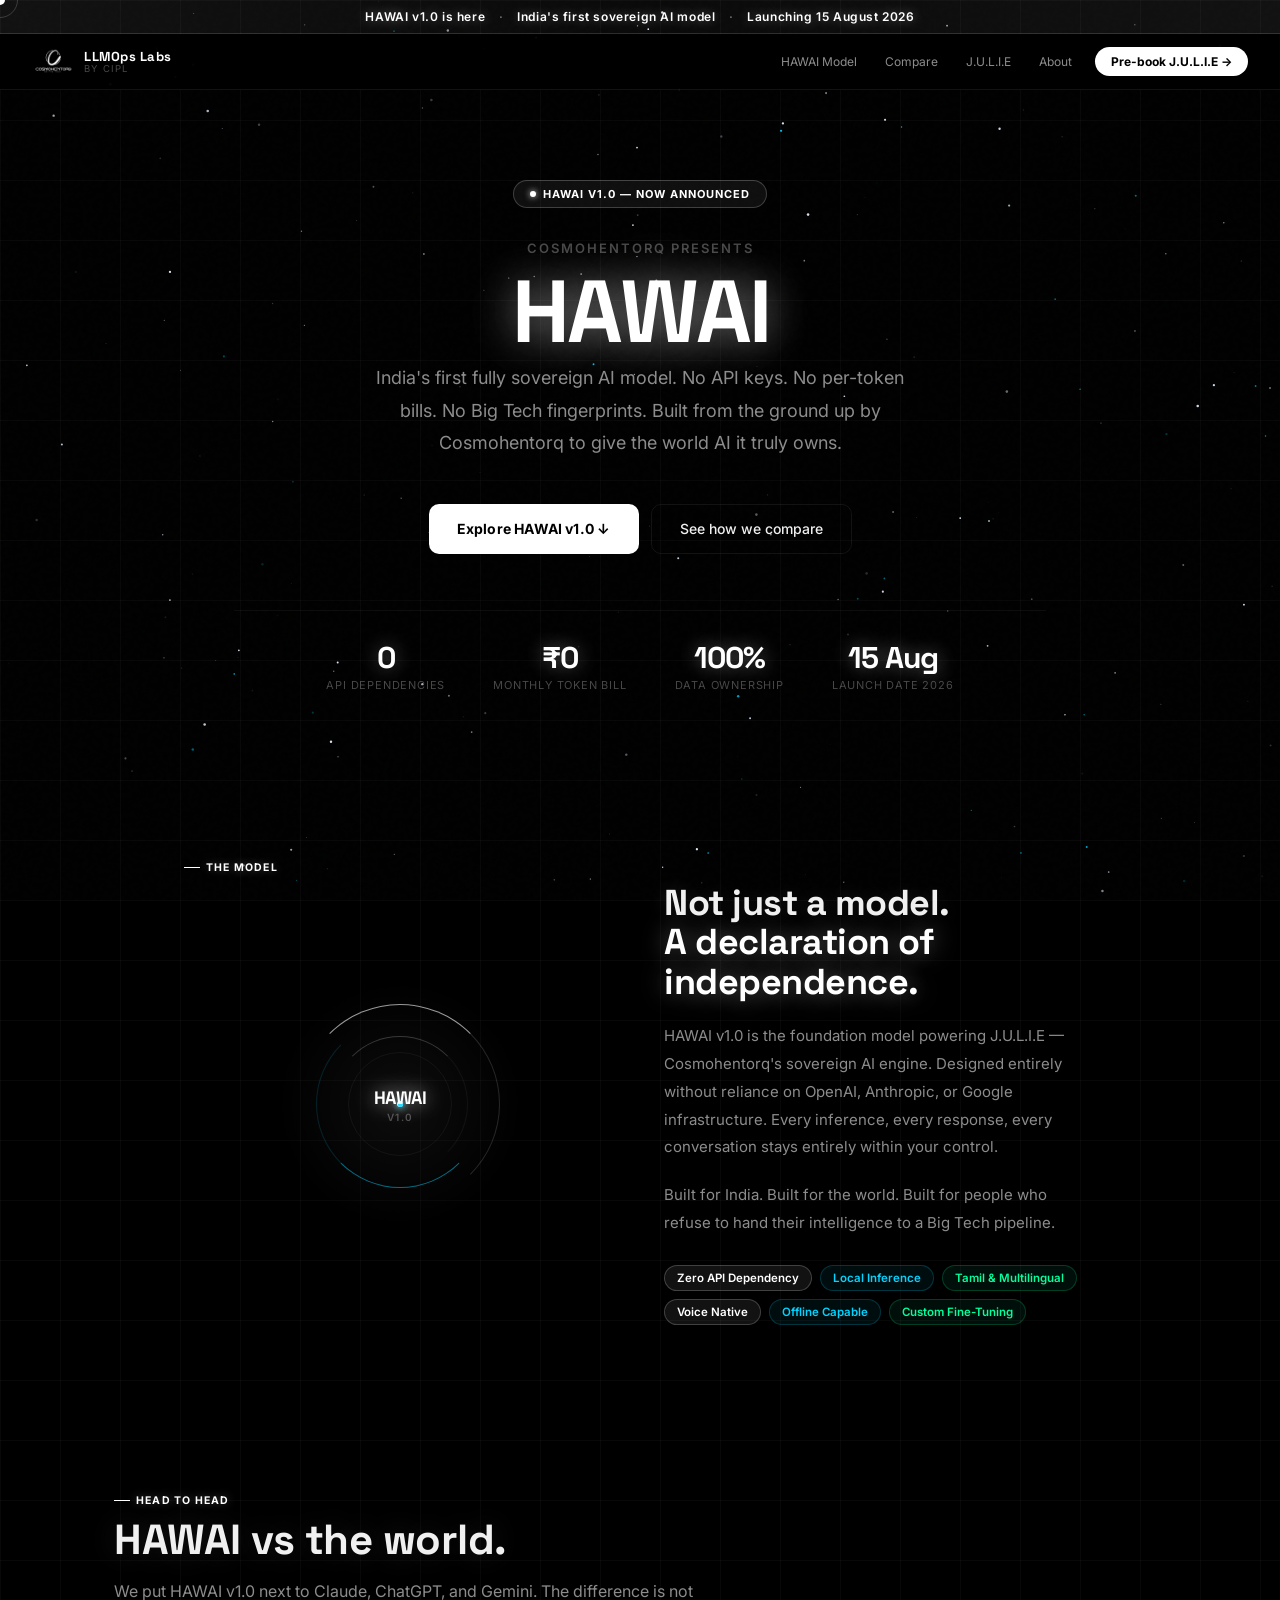
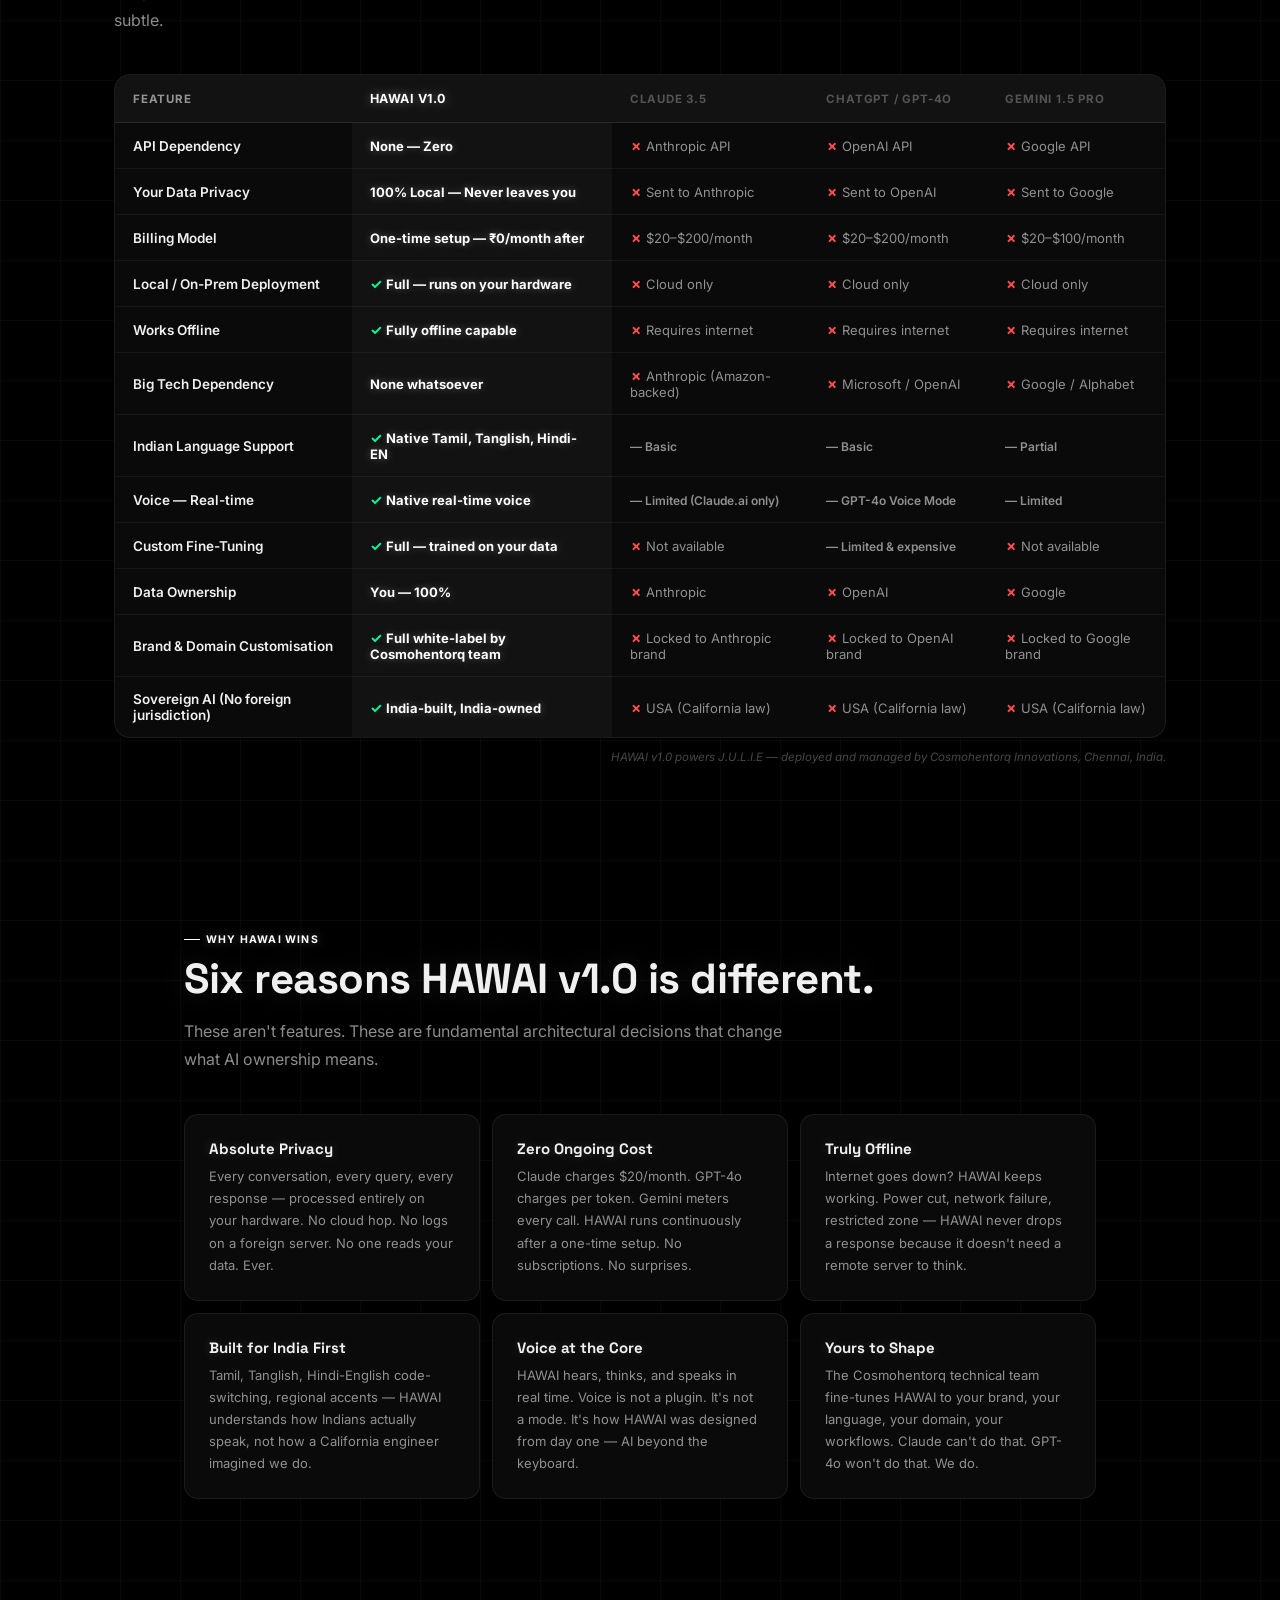
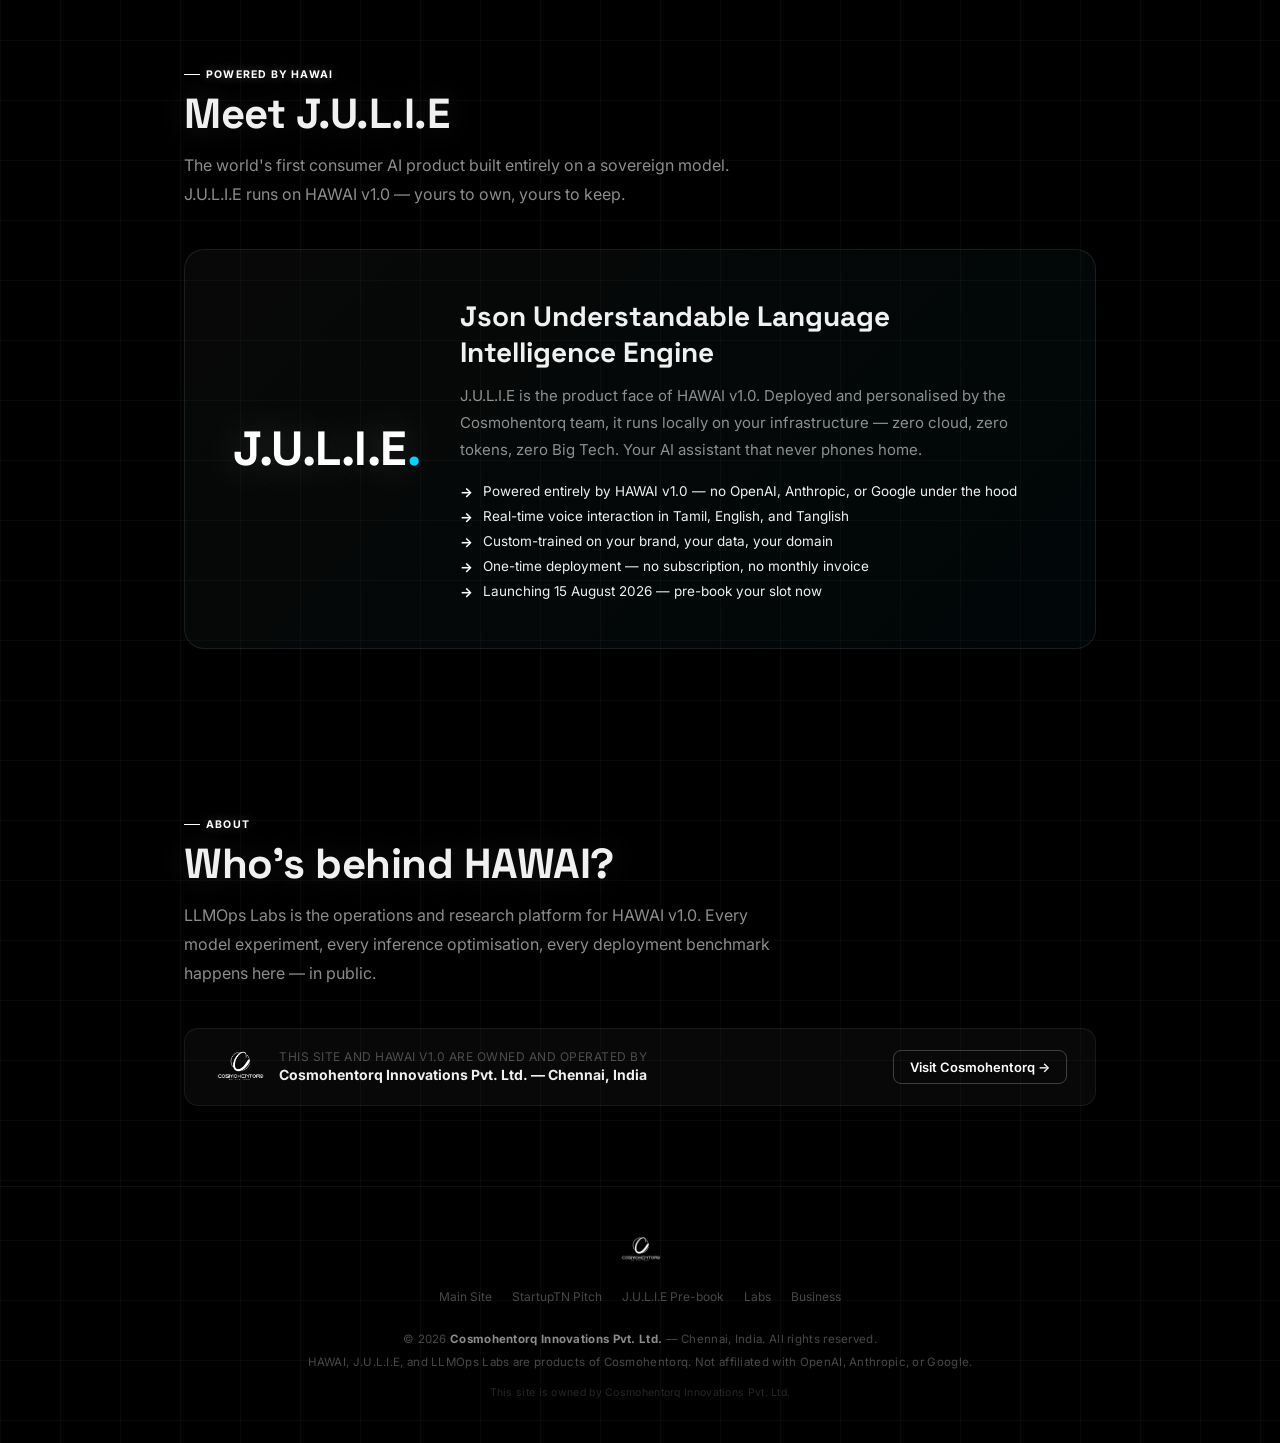
==== commit 4f79543c: "Sync llmops-live: HAWAI acronym hover tooltips" ====
--- a/llmops-live/index.html
+++ b/llmops-live/index.html
@@ -92,6 +92,9 @@
 .hero-title{font-family:'Space Grotesk',sans-serif;font-size:clamp(44px,10vw,88px);font-weight:800;letter-spacing:-3px;line-height:.96;margin-bottom:8px}
 .hero-title .h-gold{color:#fff;display:block;text-shadow:0 0 40px rgba(255,255,255,.45),0 0 80px rgba(255,255,255,.18)}
 .hero-title .h-white{color:rgba(255,255,255,.7);display:block;text-shadow:0 0 30px rgba(255,255,255,.18)}
+.hw{position:relative;cursor:default;display:inline-block}
+.hw::after{content:attr(data-w);position:absolute;left:50%;top:-38px;transform:translateX(-50%) translateY(-4px);font-family:'Inter',sans-serif;font-size:10.5px;font-weight:500;letter-spacing:.06em;color:#fff;background:rgba(0,0,0,.92);border:0.5px solid rgba(255,255,255,.2);border-radius:5px;padding:3px 9px;white-space:nowrap;opacity:0;pointer-events:none;transition:opacity .18s ease,transform .18s ease;z-index:20;backdrop-filter:blur(8px)}
+.hw:hover::after{opacity:1;transform:translateX(-50%) translateY(0)}
 .hero-sub{font-size:clamp(15px,3.5vw,18px);color:var(--t2);line-height:1.8;max-width:560px;margin:0 auto 44px}
 .hero-btns{display:flex;gap:12px;justify-content:center;flex-wrap:wrap;margin-bottom:56px}
 .btn-primary{display:inline-flex;align-items:center;justify-content:center;gap:8px;background:#fff;color:#000;padding:14px 28px;border-radius:10px;font-size:14px;font-weight:700;text-decoration:none;letter-spacing:.2px;transition:.2s;min-height:50px}
@@ -260,10 +263,7 @@
 <div class="hero">
   <div class="hero-badge"><span class="badge-dot"></span>HAWAI v1.0 — Now Announced</div>
   <div class="hero-eyebrow">Cosmohentorq Presents</div>
-  <h1 class="hero-title">
-    <span class="h-gold">HAWAI</span>
-    <span class="h-white">v1.0</span>
-  </h1>
+  <h1 class="hero-title"><span class="h-gold"><span class="hw" data-w="Hariharan">H</span><span class="hw" data-w="And">A</span><span class="hw" data-w="World">W</span><span class="hw" data-w="Artificial">A</span><span class="hw" data-w="Intelligence">I</span></span></h1>
   <p class="hero-sub">India's first fully sovereign AI model. No API keys. No per-token bills. No Big Tech fingerprints. Built from the ground up by Cosmohentorq to give the world AI it truly owns.</p>
   <div class="hero-btns">
     <a href="#model" class="btn-primary">Explore HAWAI v1.0 ↓</a>
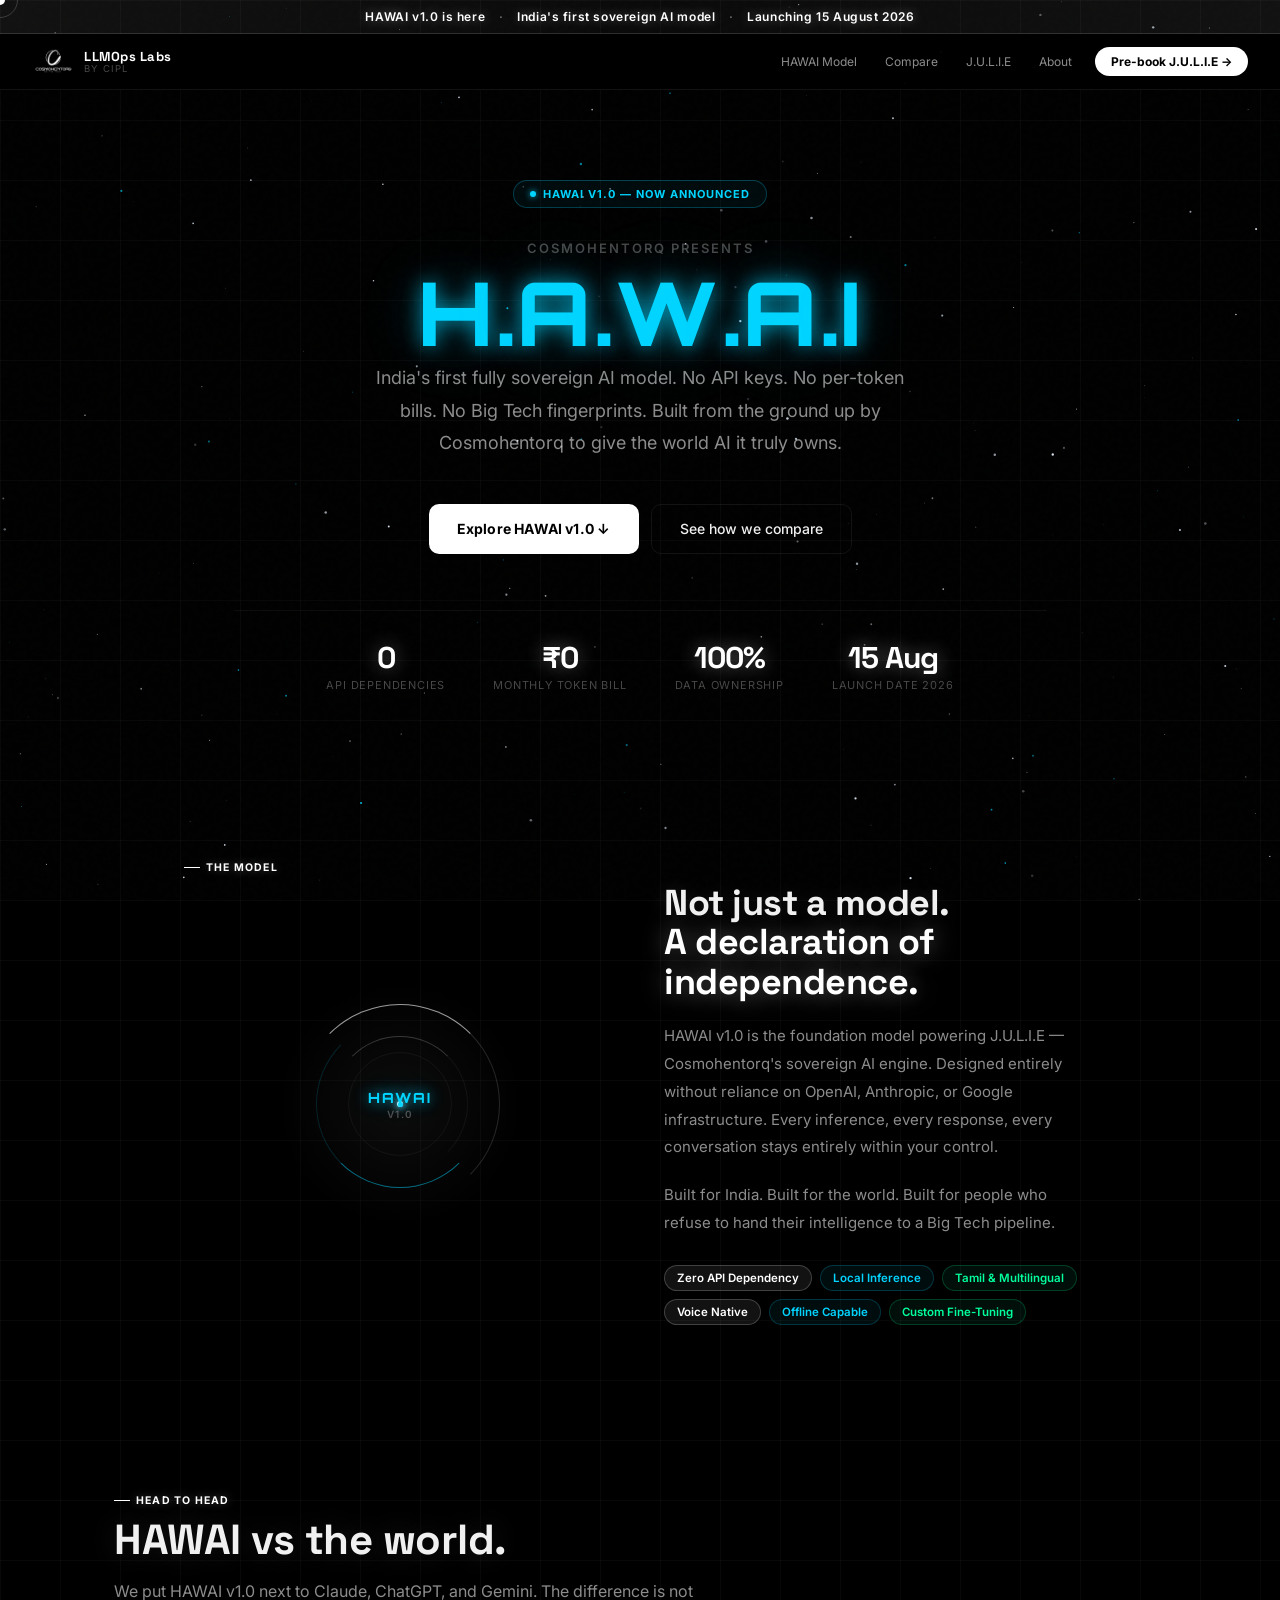
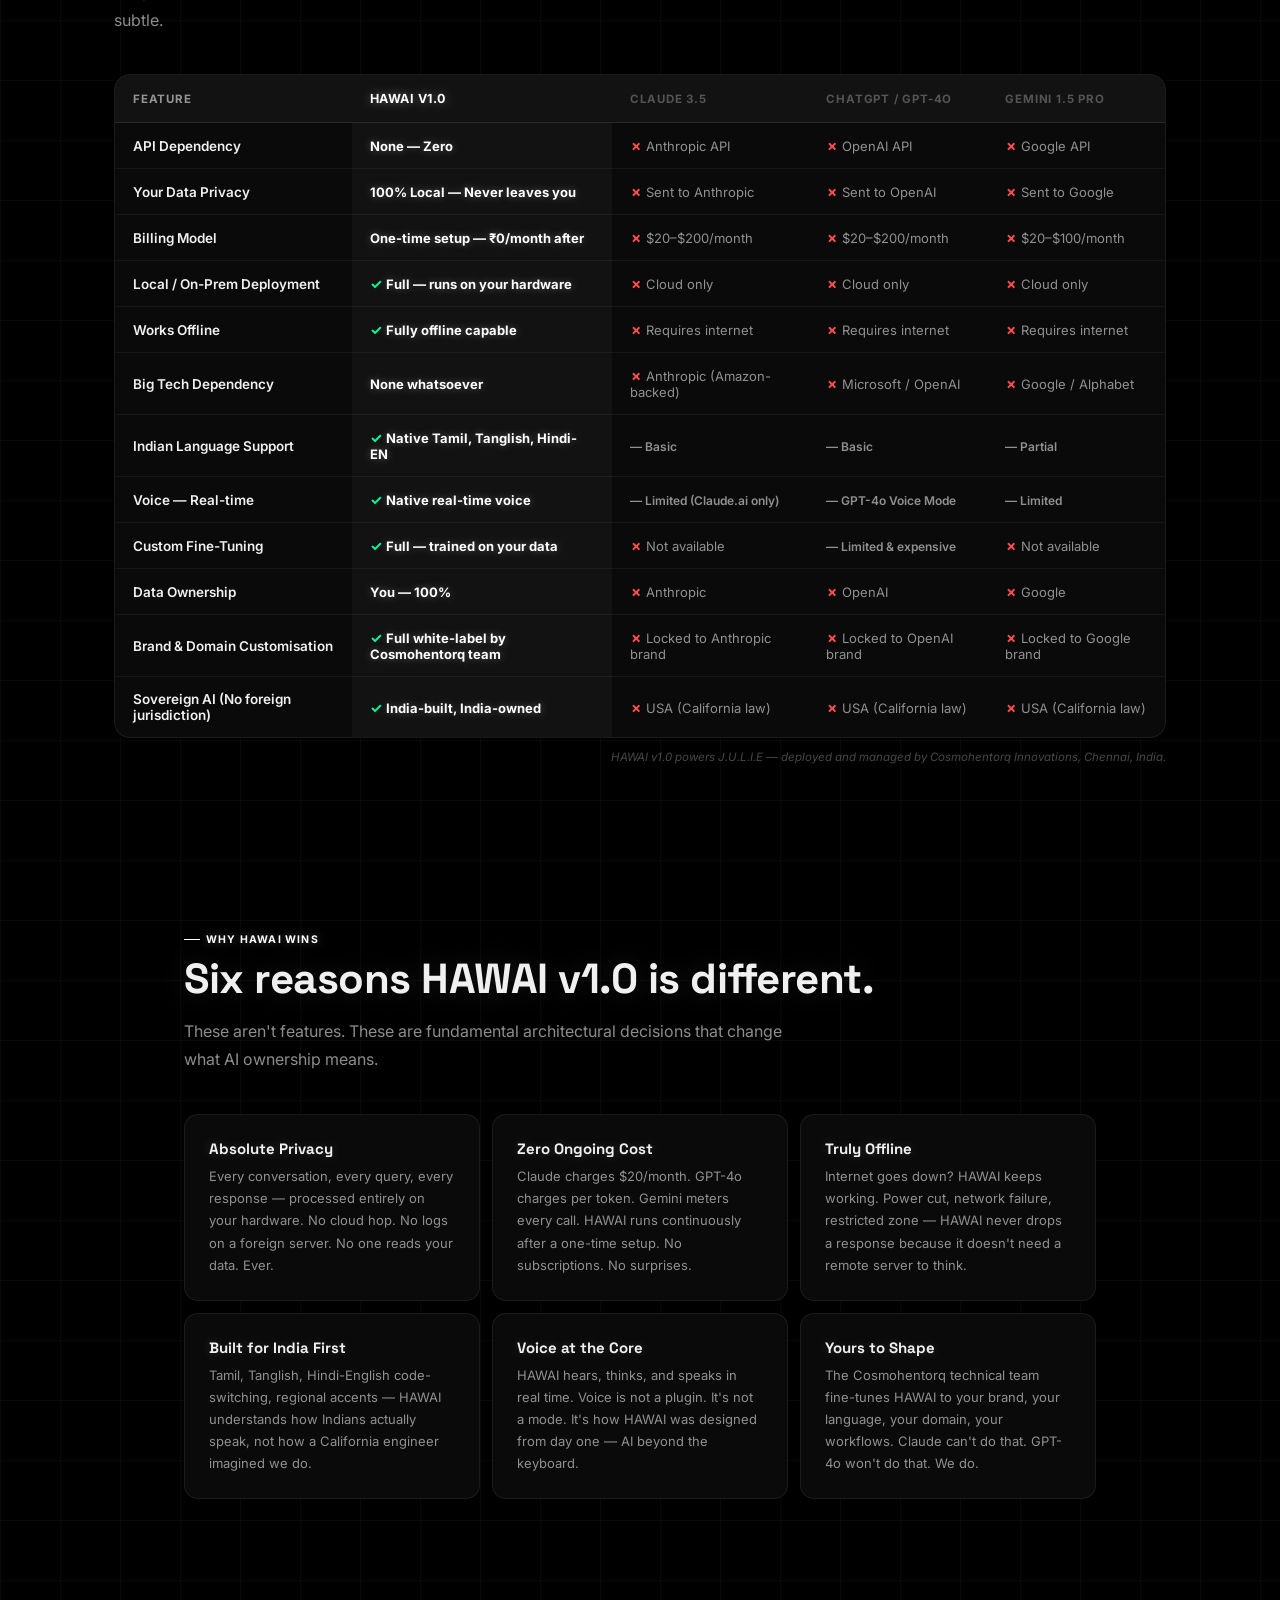
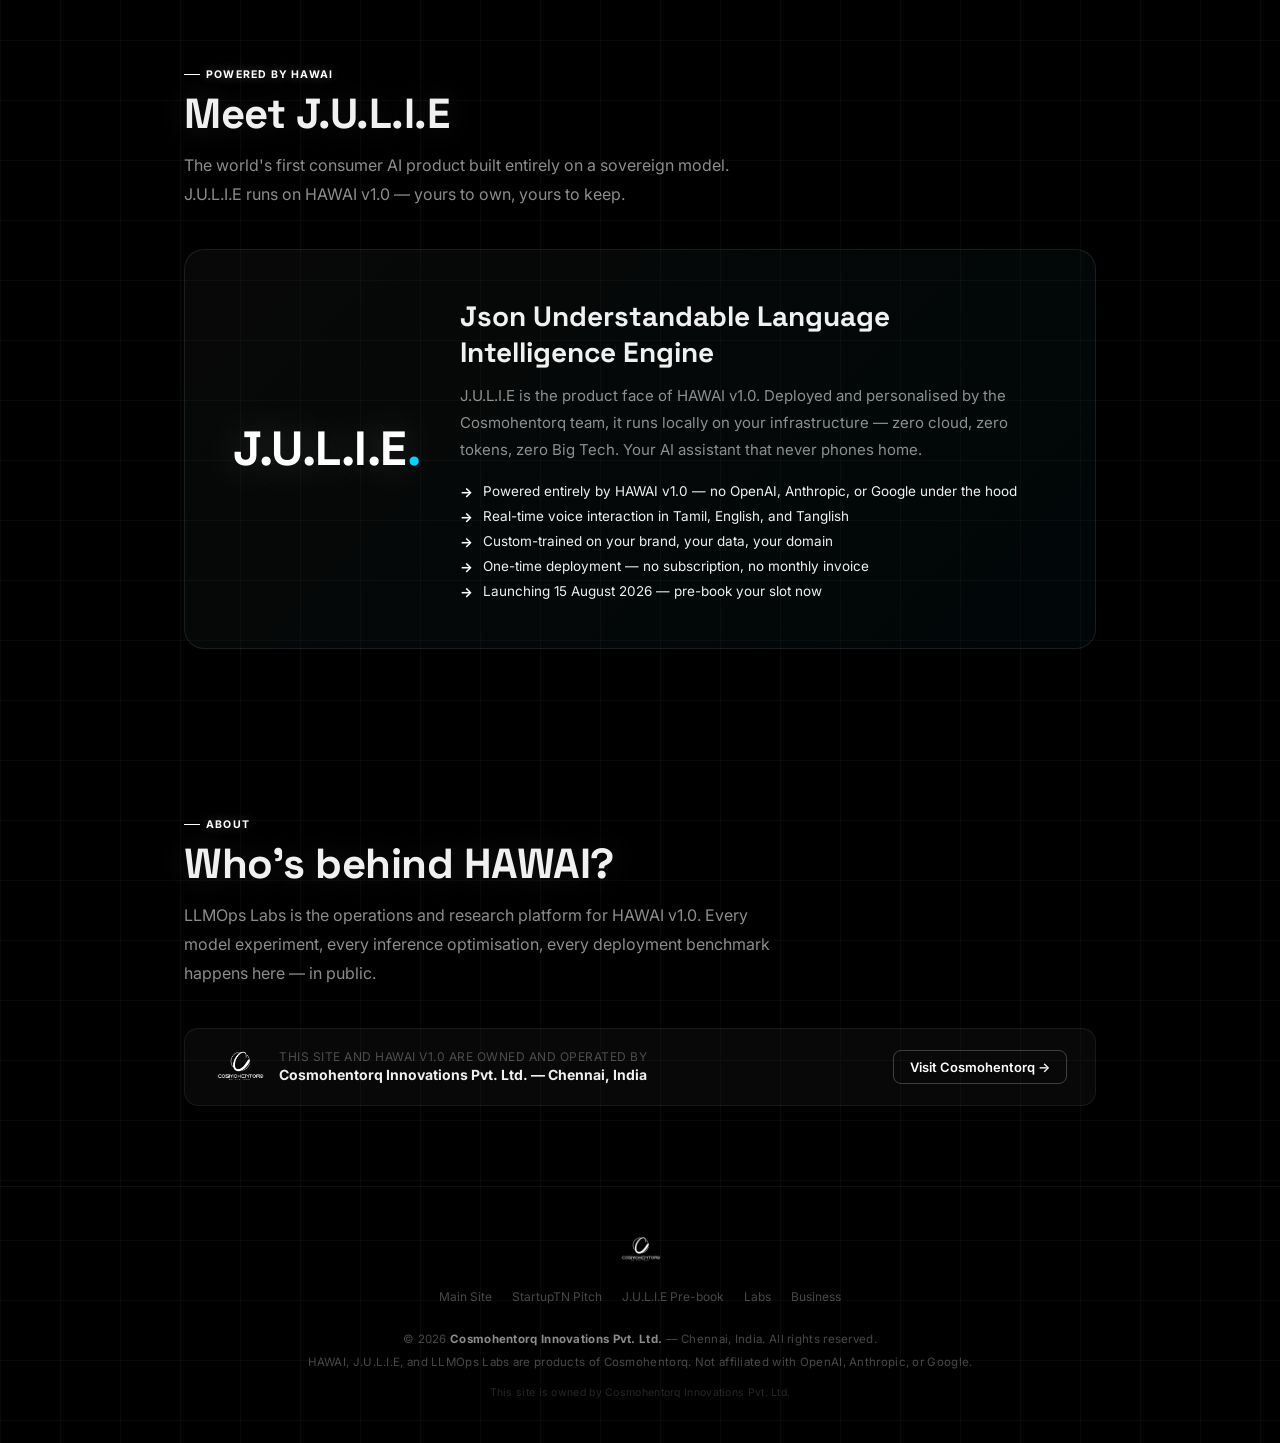
==== commit d633b5d2: "Sync llmops-live: Orbitron HAWAI + neon cyan" ====
--- a/llmops-live/index.html
+++ b/llmops-live/index.html
@@ -10,7 +10,7 @@
 <meta property="og:description" content="The first truly sovereign AI. No APIs, no tokens, no Big Tech. Powered by Cosmohentorq."/>
 <link rel="preconnect" href="https://fonts.googleapis.com"/>
 <link rel="preconnect" href="https://fonts.gstatic.com" crossorigin/>
-<link href="https://fonts.googleapis.com/css2?family=Space+Grotesk:wght@300;400;500;600;700&family=Inter:wght@300;400;500;600;700&family=DM+Mono:wght@400;500&display=swap" rel="stylesheet"/>
+<link href="https://fonts.googleapis.com/css2?family=Space+Grotesk:wght@300;400;500;600;700&family=Inter:wght@300;400;500;600;700&family=DM+Mono:wght@400;500&family=Orbitron:wght@700;800&display=swap" rel="stylesheet"/>
 <style>
 *{box-sizing:border-box;margin:0;padding:0;-webkit-tap-highlight-color:transparent}
 :root{
@@ -85,15 +85,15 @@
 
 /* ── HERO ── */
 .hero{position:relative;z-index:1;padding:90px 24px 80px;text-align:center;max-width:860px;margin:0 auto}
-.hero-badge{display:inline-flex;align-items:center;gap:7px;font-size:11px;font-weight:700;letter-spacing:1px;text-transform:uppercase;color:var(--acc);margin-bottom:32px;background:rgba(255,255,255,.06);border:0.5px solid rgba(255,255,255,.2);padding:6px 16px;border-radius:20px}
-.badge-dot{width:6px;height:6px;border-radius:50%;background:var(--acc);box-shadow:0 0 6px rgba(255,255,255,.9);animation:blink 2s ease-in-out infinite;flex-shrink:0}
+.hero-badge{display:inline-flex;align-items:center;gap:7px;font-size:11px;font-weight:700;letter-spacing:1px;text-transform:uppercase;color:var(--cyan);margin-bottom:32px;background:rgba(0,212,255,.05);border:0.5px solid rgba(0,212,255,.25);padding:6px 16px;border-radius:20px}
+.badge-dot{width:6px;height:6px;border-radius:50%;background:var(--cyan);box-shadow:0 0 6px rgba(0,212,255,.9);animation:blink 2s ease-in-out infinite;flex-shrink:0}
 @keyframes blink{0%,100%{opacity:1}50%{opacity:.2}}
 .hero-eyebrow{font-size:clamp(11px,2.5vw,13px);font-weight:600;letter-spacing:2px;text-transform:uppercase;color:var(--t3);margin-bottom:14px}
 .hero-title{font-family:'Space Grotesk',sans-serif;font-size:clamp(44px,10vw,88px);font-weight:800;letter-spacing:-3px;line-height:.96;margin-bottom:8px}
-.hero-title .h-gold{color:#fff;display:block;text-shadow:0 0 40px rgba(255,255,255,.45),0 0 80px rgba(255,255,255,.18)}
+.hero-title .h-gold{font-family:'Orbitron',sans-serif;font-weight:800;letter-spacing:2px;color:var(--cyan);display:block;text-shadow:0 0 20px rgba(0,212,255,.7),0 0 50px rgba(0,212,255,.3),0 0 100px rgba(0,212,255,.12)}
 .hero-title .h-white{color:rgba(255,255,255,.7);display:block;text-shadow:0 0 30px rgba(255,255,255,.18)}
 .hw{position:relative;cursor:default;display:inline-block}
-.hw::after{content:attr(data-w);position:absolute;left:50%;top:-38px;transform:translateX(-50%) translateY(-4px);font-family:'Inter',sans-serif;font-size:10.5px;font-weight:500;letter-spacing:.06em;color:#fff;background:rgba(0,0,0,.92);border:0.5px solid rgba(255,255,255,.2);border-radius:5px;padding:3px 9px;white-space:nowrap;opacity:0;pointer-events:none;transition:opacity .18s ease,transform .18s ease;z-index:20;backdrop-filter:blur(8px)}
+.hw::after{content:attr(data-w);position:absolute;left:50%;bottom:calc(100% + 10px);transform:translateX(-50%) translateY(4px);font-family:'Inter',sans-serif;font-size:10.5px;font-weight:500;letter-spacing:.06em;color:#fff;background:rgba(0,0,0,.95);border:0.5px solid rgba(0,212,255,.35);border-radius:5px;padding:3px 9px;white-space:nowrap;opacity:0;pointer-events:none;transition:opacity .18s ease,transform .18s ease;z-index:9000;backdrop-filter:blur(8px);box-shadow:0 0 10px rgba(0,212,255,.1)}
 .hw:hover::after{opacity:1;transform:translateX(-50%) translateY(0)}
 .hero-sub{font-size:clamp(15px,3.5vw,18px);color:var(--t2);line-height:1.8;max-width:560px;margin:0 auto 44px}
 .hero-btns{display:flex;gap:12px;justify-content:center;flex-wrap:wrap;margin-bottom:56px}
@@ -117,7 +117,7 @@
 .orb-ring-4{inset:48px;border:0.5px solid rgba(255,255,255,.05);animation:spin 30s linear infinite reverse}
 @keyframes spin{from{transform:rotate(0)}to{transform:rotate(360deg)}}
 .orb-core{position:absolute;inset:0;display:flex;align-items:center;justify-content:center;flex-direction:column;gap:2px}
-.orb-label{font-family:'Space Grotesk',sans-serif;font-size:18px;font-weight:800;color:var(--acc);letter-spacing:-.5px;text-shadow:0 0 20px rgba(255,255,255,.7)}
+.orb-label{font-family:'Orbitron',sans-serif;font-size:14px;font-weight:800;color:var(--cyan);letter-spacing:2px;text-shadow:0 0 14px rgba(0,212,255,.8),0 0 30px rgba(0,212,255,.3)}
 .orb-ver{font-size:10px;font-weight:600;letter-spacing:1.5px;color:var(--t3);text-transform:uppercase}
 .orb-pulse{position:absolute;inset:-24px;border-radius:50%;background:radial-gradient(circle,rgba(255,255,255,.05) 0%,transparent 70%);animation:pulse 3s ease-in-out infinite}
 @keyframes pulse{0%,100%{transform:scale(1);opacity:.6}50%{transform:scale(1.1);opacity:1}}
@@ -263,7 +263,7 @@
 <div class="hero">
   <div class="hero-badge"><span class="badge-dot"></span>HAWAI v1.0 — Now Announced</div>
   <div class="hero-eyebrow">Cosmohentorq Presents</div>
-  <h1 class="hero-title"><span class="h-gold"><span class="hw" data-w="Hariharan">H</span><span class="hw" data-w="And">A</span><span class="hw" data-w="World">W</span><span class="hw" data-w="Artificial">A</span><span class="hw" data-w="Intelligence">I</span></span></h1>
+  <h1 class="hero-title"><span class="h-gold"><span class="hw" data-w="Hariharan">H</span>.<span class="hw" data-w="And">A</span>.<span class="hw" data-w="World">W</span>.<span class="hw" data-w="Artificial">A</span>.<span class="hw" data-w="Intelligence">I</span></span></h1>
   <p class="hero-sub">India's first fully sovereign AI model. No API keys. No per-token bills. No Big Tech fingerprints. Built from the ground up by Cosmohentorq to give the world AI it truly owns.</p>
   <div class="hero-btns">
     <a href="#model" class="btn-primary">Explore HAWAI v1.0 ↓</a>
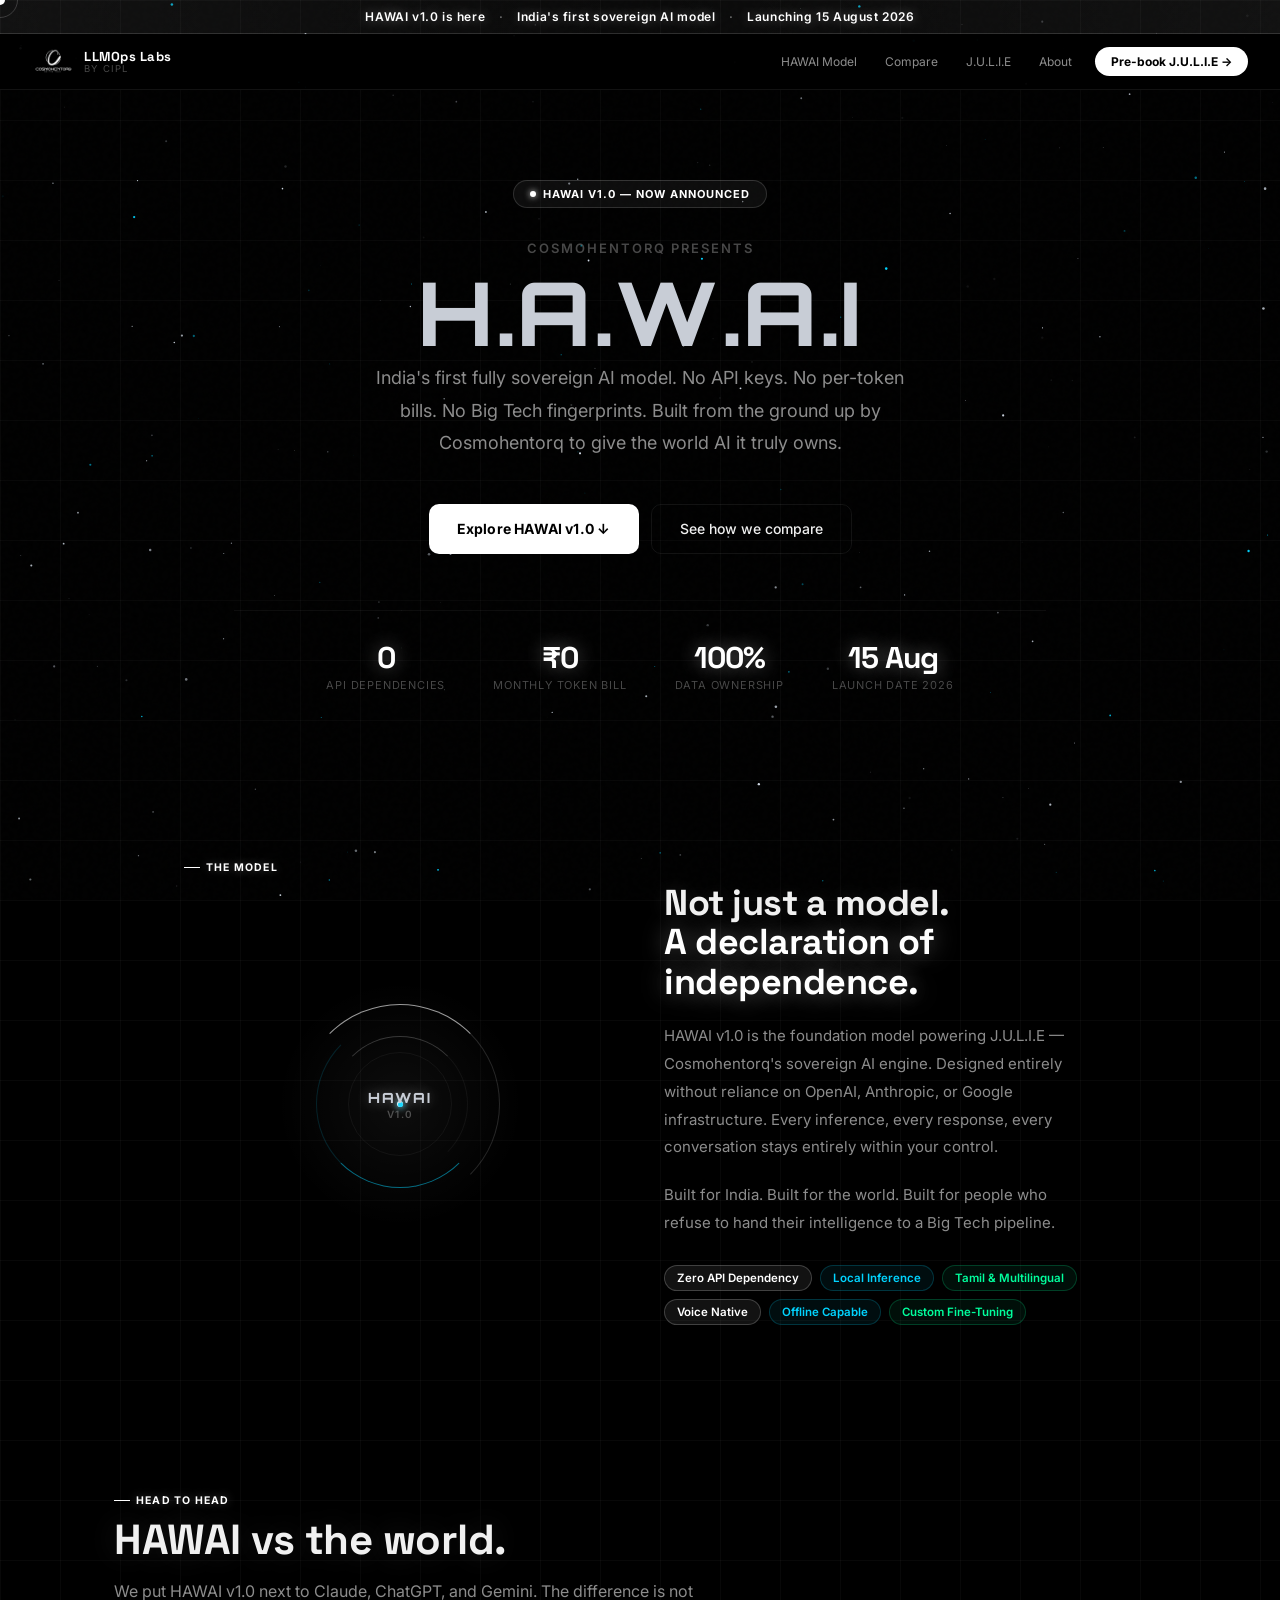
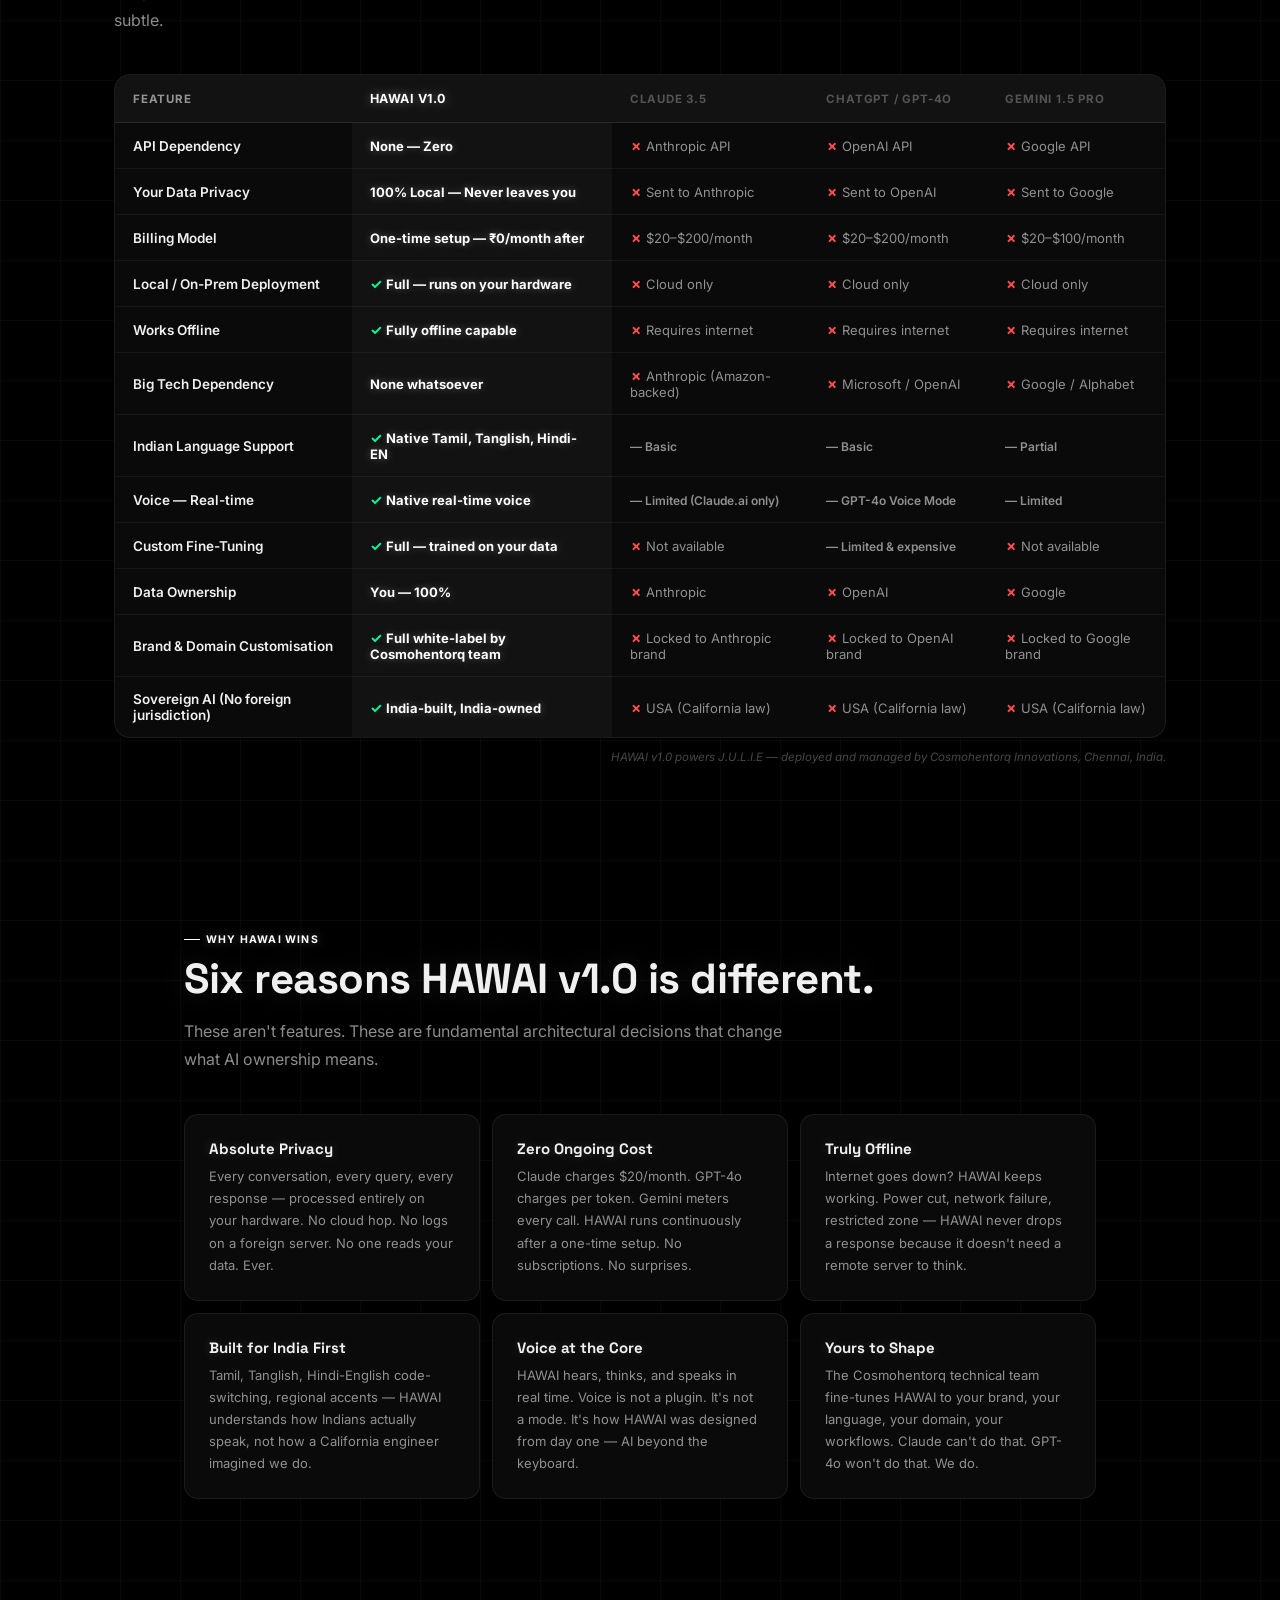
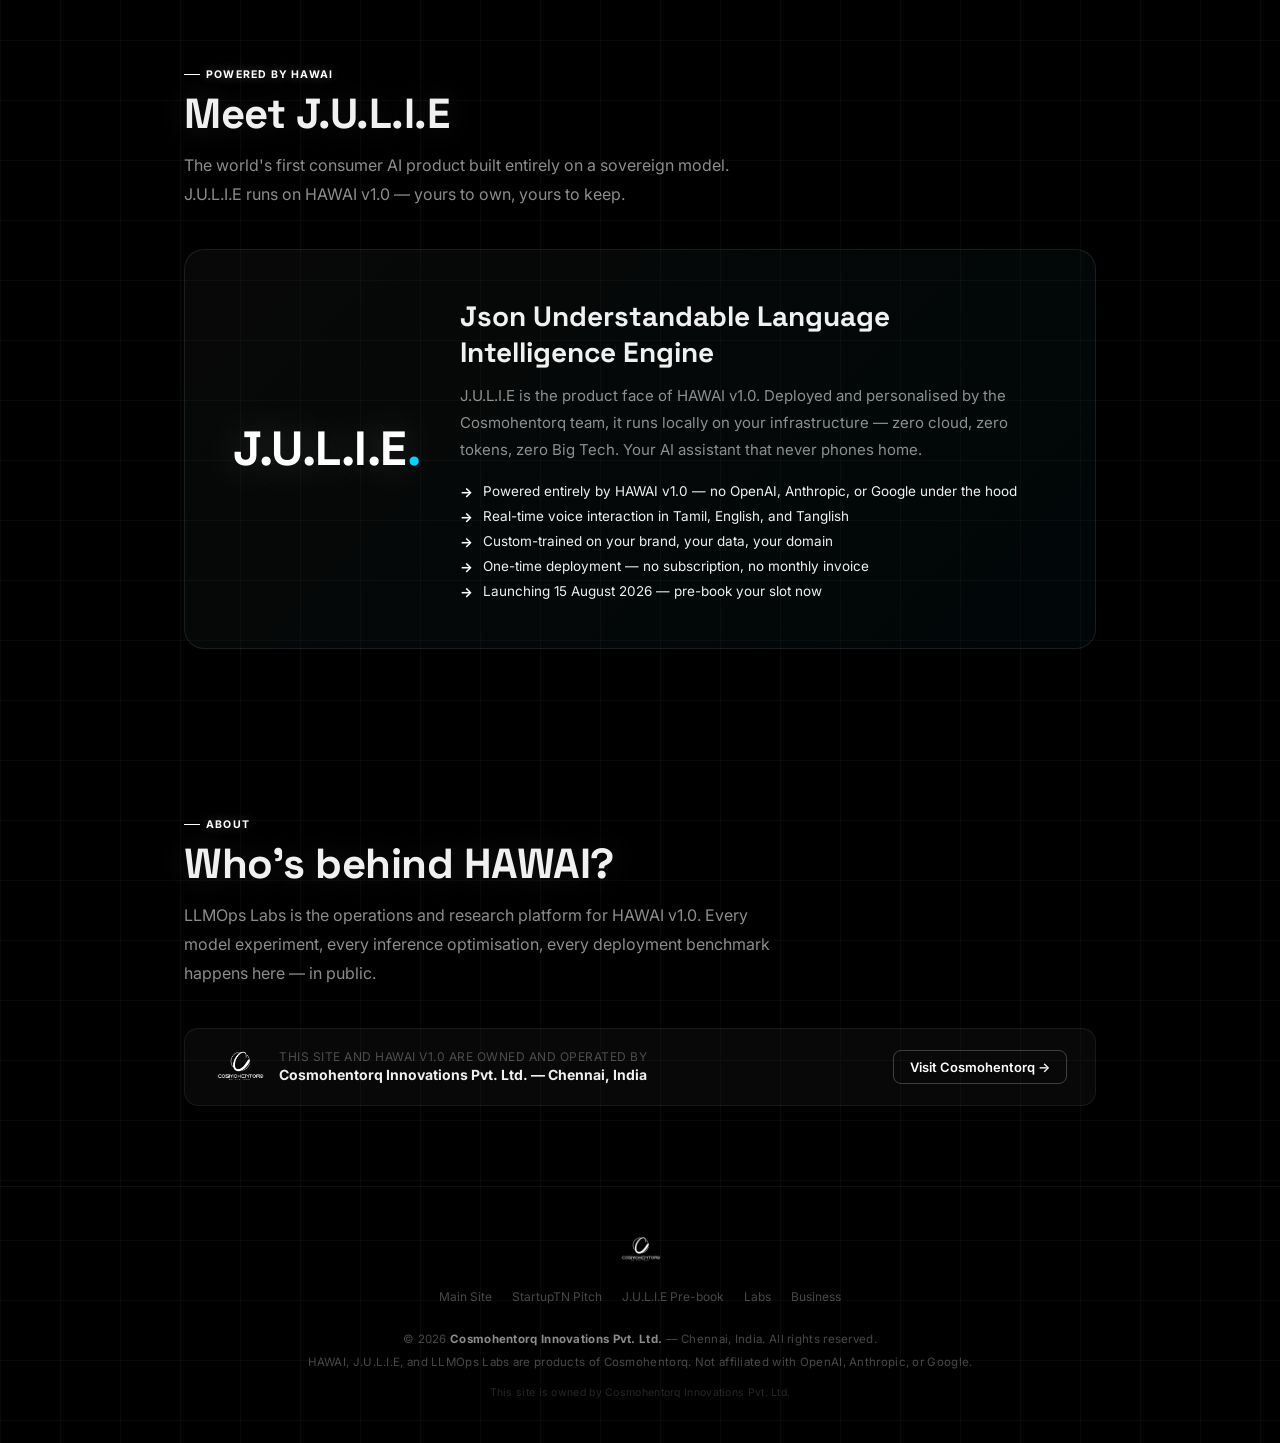
==== commit 0c2ae751: "Sync llmops-live: grey-white twinkle" ====
--- a/llmops-live/index.html
+++ b/llmops-live/index.html
@@ -85,15 +85,16 @@
 
 /* ── HERO ── */
 .hero{position:relative;z-index:1;padding:90px 24px 80px;text-align:center;max-width:860px;margin:0 auto}
-.hero-badge{display:inline-flex;align-items:center;gap:7px;font-size:11px;font-weight:700;letter-spacing:1px;text-transform:uppercase;color:var(--cyan);margin-bottom:32px;background:rgba(0,212,255,.05);border:0.5px solid rgba(0,212,255,.25);padding:6px 16px;border-radius:20px}
-.badge-dot{width:6px;height:6px;border-radius:50%;background:var(--cyan);box-shadow:0 0 6px rgba(0,212,255,.9);animation:blink 2s ease-in-out infinite;flex-shrink:0}
+.hero-badge{display:inline-flex;align-items:center;gap:7px;font-size:11px;font-weight:700;letter-spacing:1px;text-transform:uppercase;color:#fff;margin-bottom:32px;background:rgba(255,255,255,.05);border:0.5px solid rgba(255,255,255,.14);padding:6px 16px;border-radius:20px}
+.badge-dot{width:6px;height:6px;border-radius:50%;background:#fff;box-shadow:0 0 6px rgba(255,255,255,.9);animation:blink 2s ease-in-out infinite;flex-shrink:0}
 @keyframes blink{0%,100%{opacity:1}50%{opacity:.2}}
 .hero-eyebrow{font-size:clamp(11px,2.5vw,13px);font-weight:600;letter-spacing:2px;text-transform:uppercase;color:var(--t3);margin-bottom:14px}
 .hero-title{font-family:'Space Grotesk',sans-serif;font-size:clamp(44px,10vw,88px);font-weight:800;letter-spacing:-3px;line-height:.96;margin-bottom:8px}
-.hero-title .h-gold{font-family:'Orbitron',sans-serif;font-weight:800;letter-spacing:2px;color:var(--cyan);display:block;text-shadow:0 0 20px rgba(0,212,255,.7),0 0 50px rgba(0,212,255,.3),0 0 100px rgba(0,212,255,.12)}
+.hero-title .h-gold{font-family:'Orbitron',sans-serif;font-weight:800;letter-spacing:2px;color:#c8cdd6;display:block;animation:htw 6s ease-in-out infinite}
+@keyframes htw{0%,100%{color:#b8bfc9;text-shadow:0 0 18px rgba(255,255,255,.12),0 0 40px rgba(255,255,255,.04)}50%{color:#f0f2f5;text-shadow:0 0 28px rgba(255,255,255,.55),0 0 60px rgba(255,255,255,.2),0 0 100px rgba(255,255,255,.06)}}
 .hero-title .h-white{color:rgba(255,255,255,.7);display:block;text-shadow:0 0 30px rgba(255,255,255,.18)}
 .hw{position:relative;cursor:default;display:inline-block}
-.hw::after{content:attr(data-w);position:absolute;left:50%;bottom:calc(100% + 10px);transform:translateX(-50%) translateY(4px);font-family:'Inter',sans-serif;font-size:10.5px;font-weight:500;letter-spacing:.06em;color:#fff;background:rgba(0,0,0,.95);border:0.5px solid rgba(0,212,255,.35);border-radius:5px;padding:3px 9px;white-space:nowrap;opacity:0;pointer-events:none;transition:opacity .18s ease,transform .18s ease;z-index:9000;backdrop-filter:blur(8px);box-shadow:0 0 10px rgba(0,212,255,.1)}
+.hw::after{content:attr(data-w);position:absolute;left:50%;bottom:calc(100% + 10px);transform:translateX(-50%) translateY(4px);font-family:'Inter',sans-serif;font-size:10.5px;font-weight:500;letter-spacing:.06em;color:#fff;background:rgba(0,0,0,.95);border:0.5px solid rgba(255,255,255,.15);border-radius:5px;padding:3px 9px;white-space:nowrap;opacity:0;pointer-events:none;transition:opacity .18s ease,transform .18s ease;z-index:9000;backdrop-filter:blur(8px)}
 .hw:hover::after{opacity:1;transform:translateX(-50%) translateY(0)}
 .hero-sub{font-size:clamp(15px,3.5vw,18px);color:var(--t2);line-height:1.8;max-width:560px;margin:0 auto 44px}
 .hero-btns{display:flex;gap:12px;justify-content:center;flex-wrap:wrap;margin-bottom:56px}
@@ -117,7 +118,7 @@
 .orb-ring-4{inset:48px;border:0.5px solid rgba(255,255,255,.05);animation:spin 30s linear infinite reverse}
 @keyframes spin{from{transform:rotate(0)}to{transform:rotate(360deg)}}
 .orb-core{position:absolute;inset:0;display:flex;align-items:center;justify-content:center;flex-direction:column;gap:2px}
-.orb-label{font-family:'Orbitron',sans-serif;font-size:14px;font-weight:800;color:var(--cyan);letter-spacing:2px;text-shadow:0 0 14px rgba(0,212,255,.8),0 0 30px rgba(0,212,255,.3)}
+.orb-label{font-family:'Orbitron',sans-serif;font-size:14px;font-weight:800;color:#c8cdd6;letter-spacing:2px;text-shadow:0 0 14px rgba(255,255,255,.4),0 0 30px rgba(255,255,255,.12)}
 .orb-ver{font-size:10px;font-weight:600;letter-spacing:1.5px;color:var(--t3);text-transform:uppercase}
 .orb-pulse{position:absolute;inset:-24px;border-radius:50%;background:radial-gradient(circle,rgba(255,255,255,.05) 0%,transparent 70%);animation:pulse 3s ease-in-out infinite}
 @keyframes pulse{0%,100%{transform:scale(1);opacity:.6}50%{transform:scale(1.1);opacity:1}}
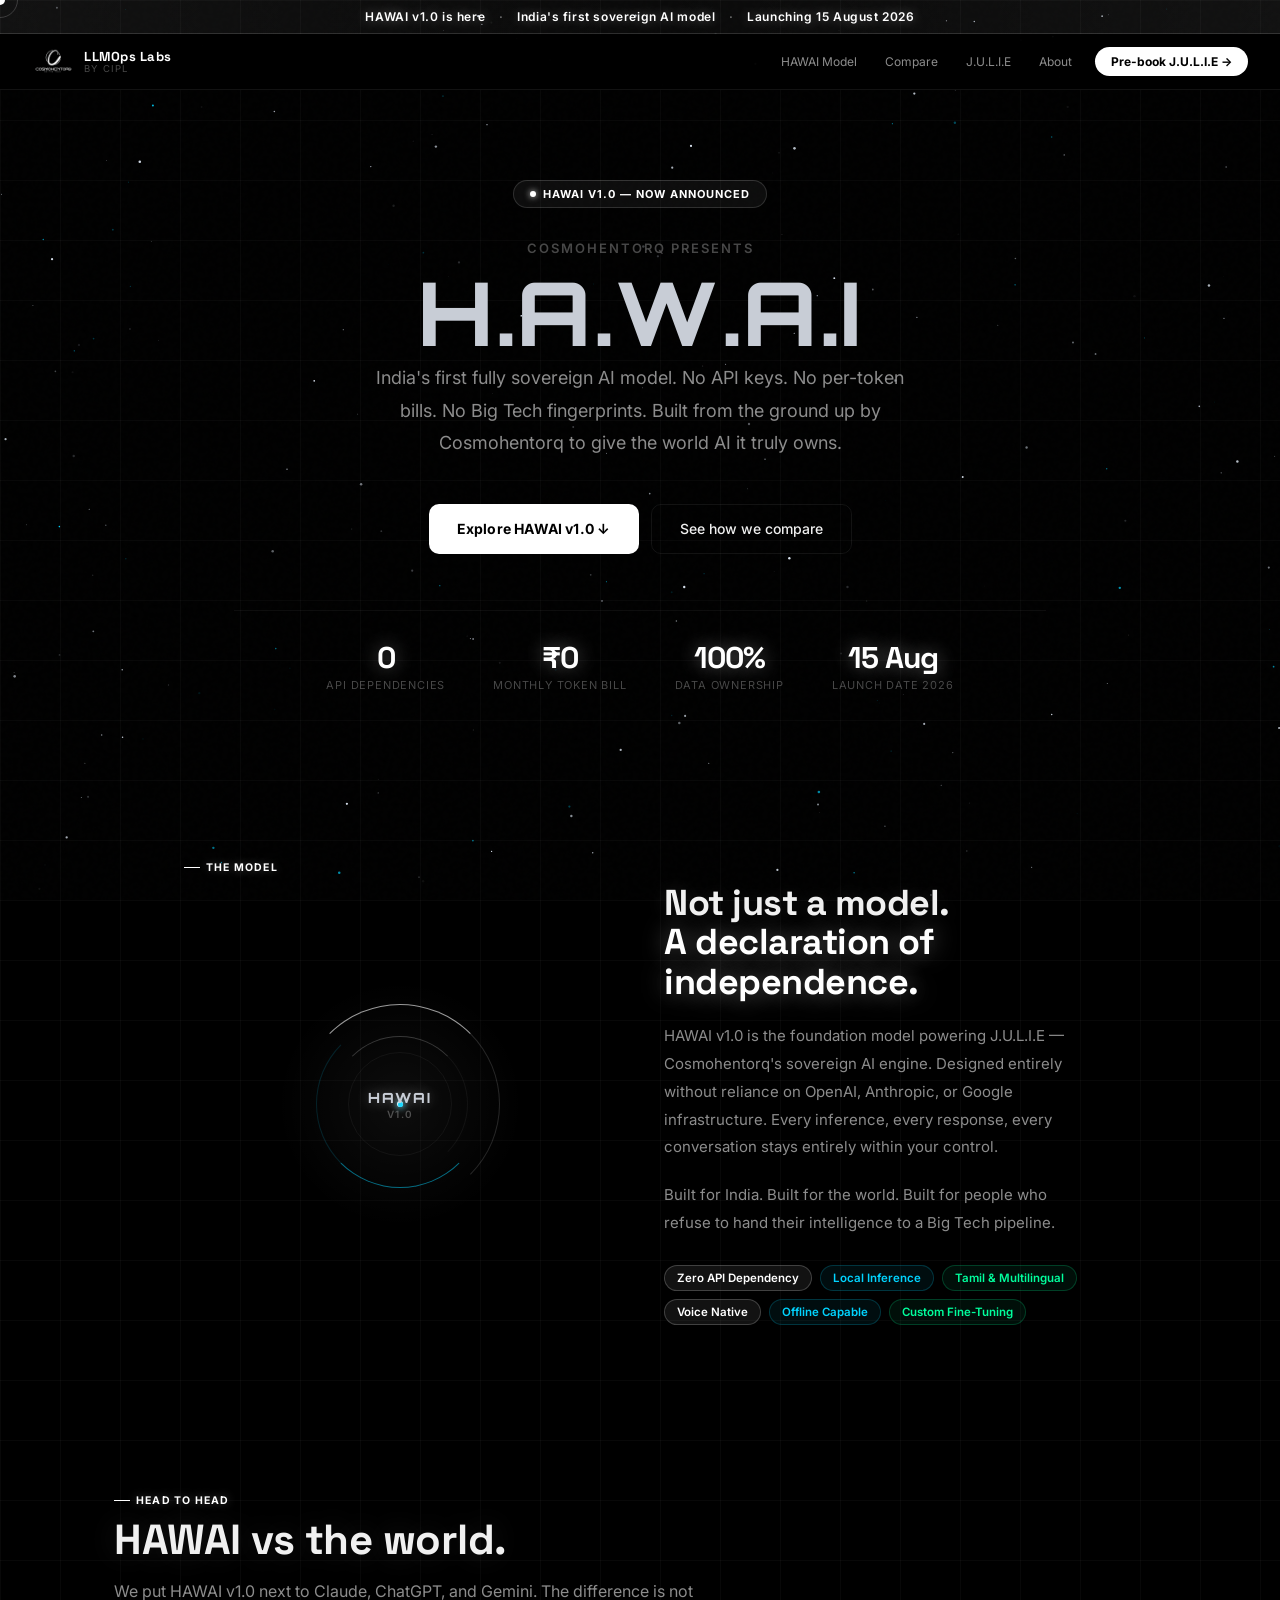
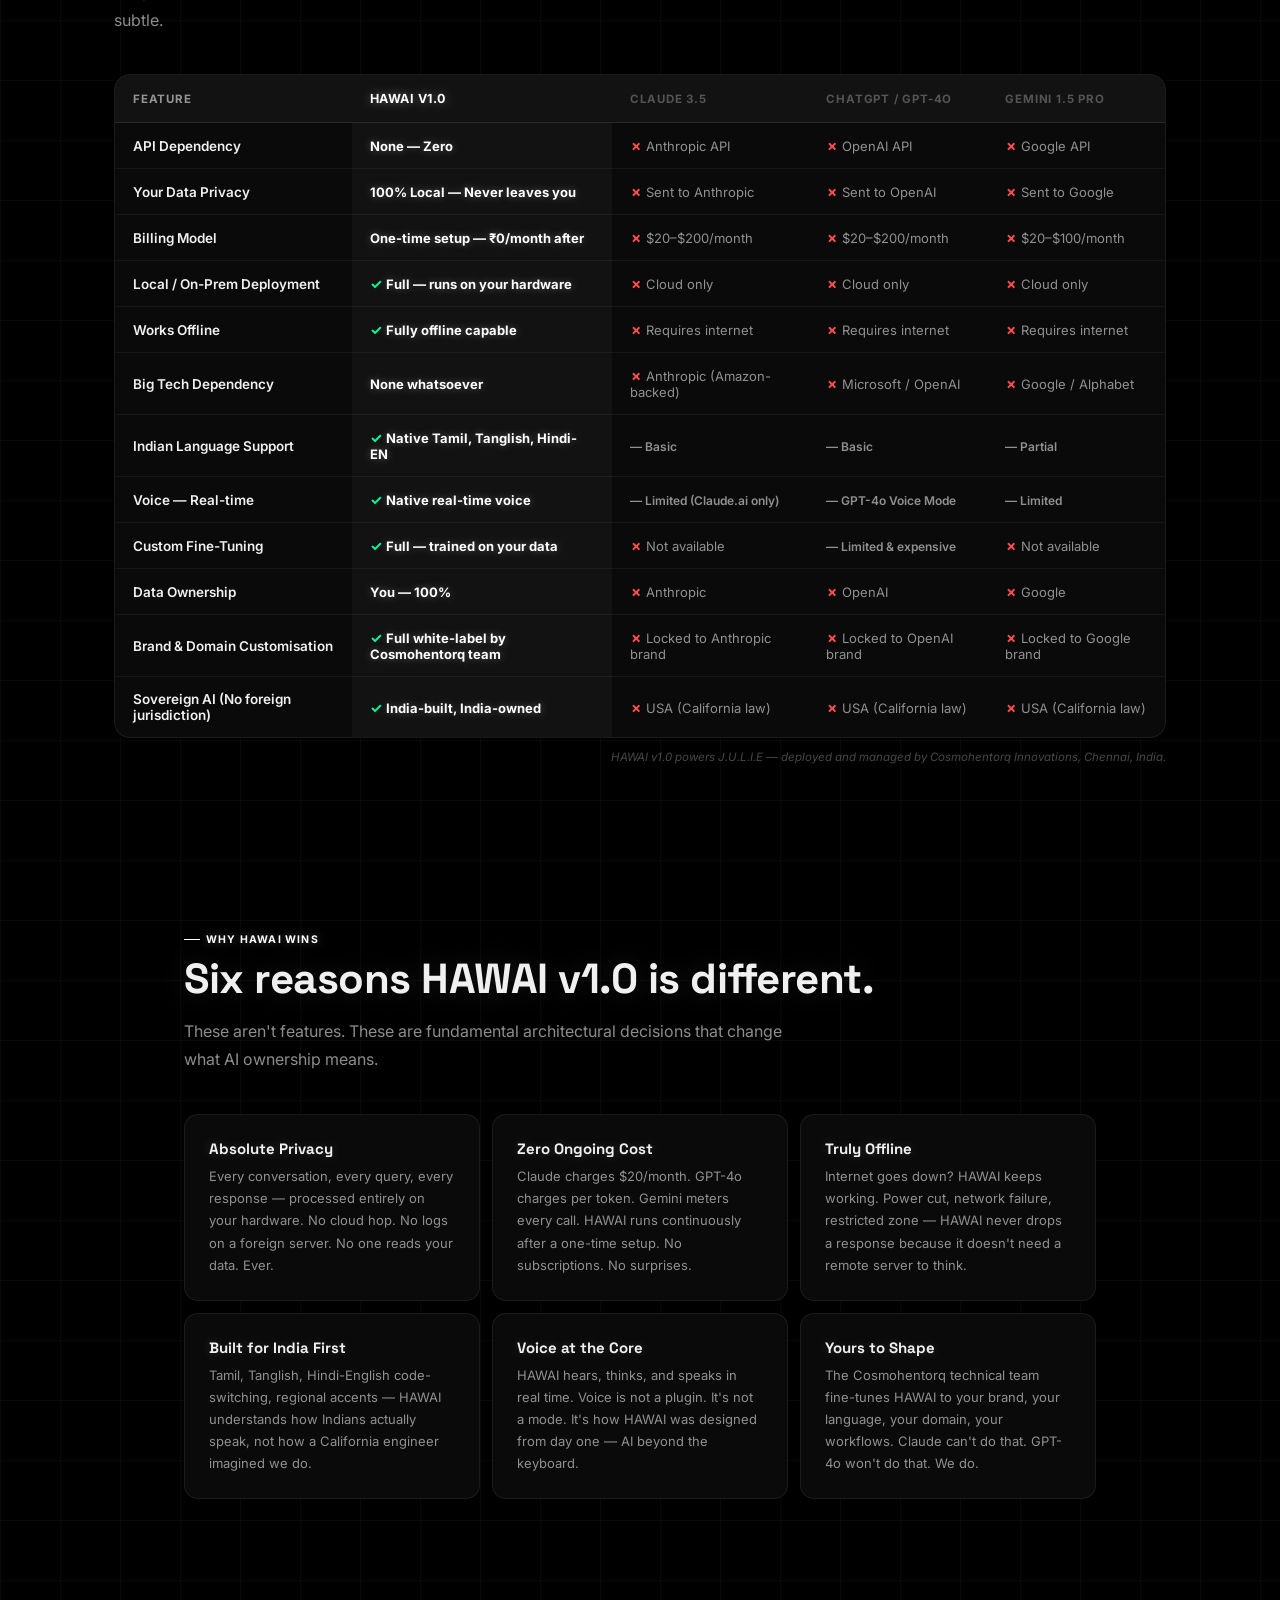
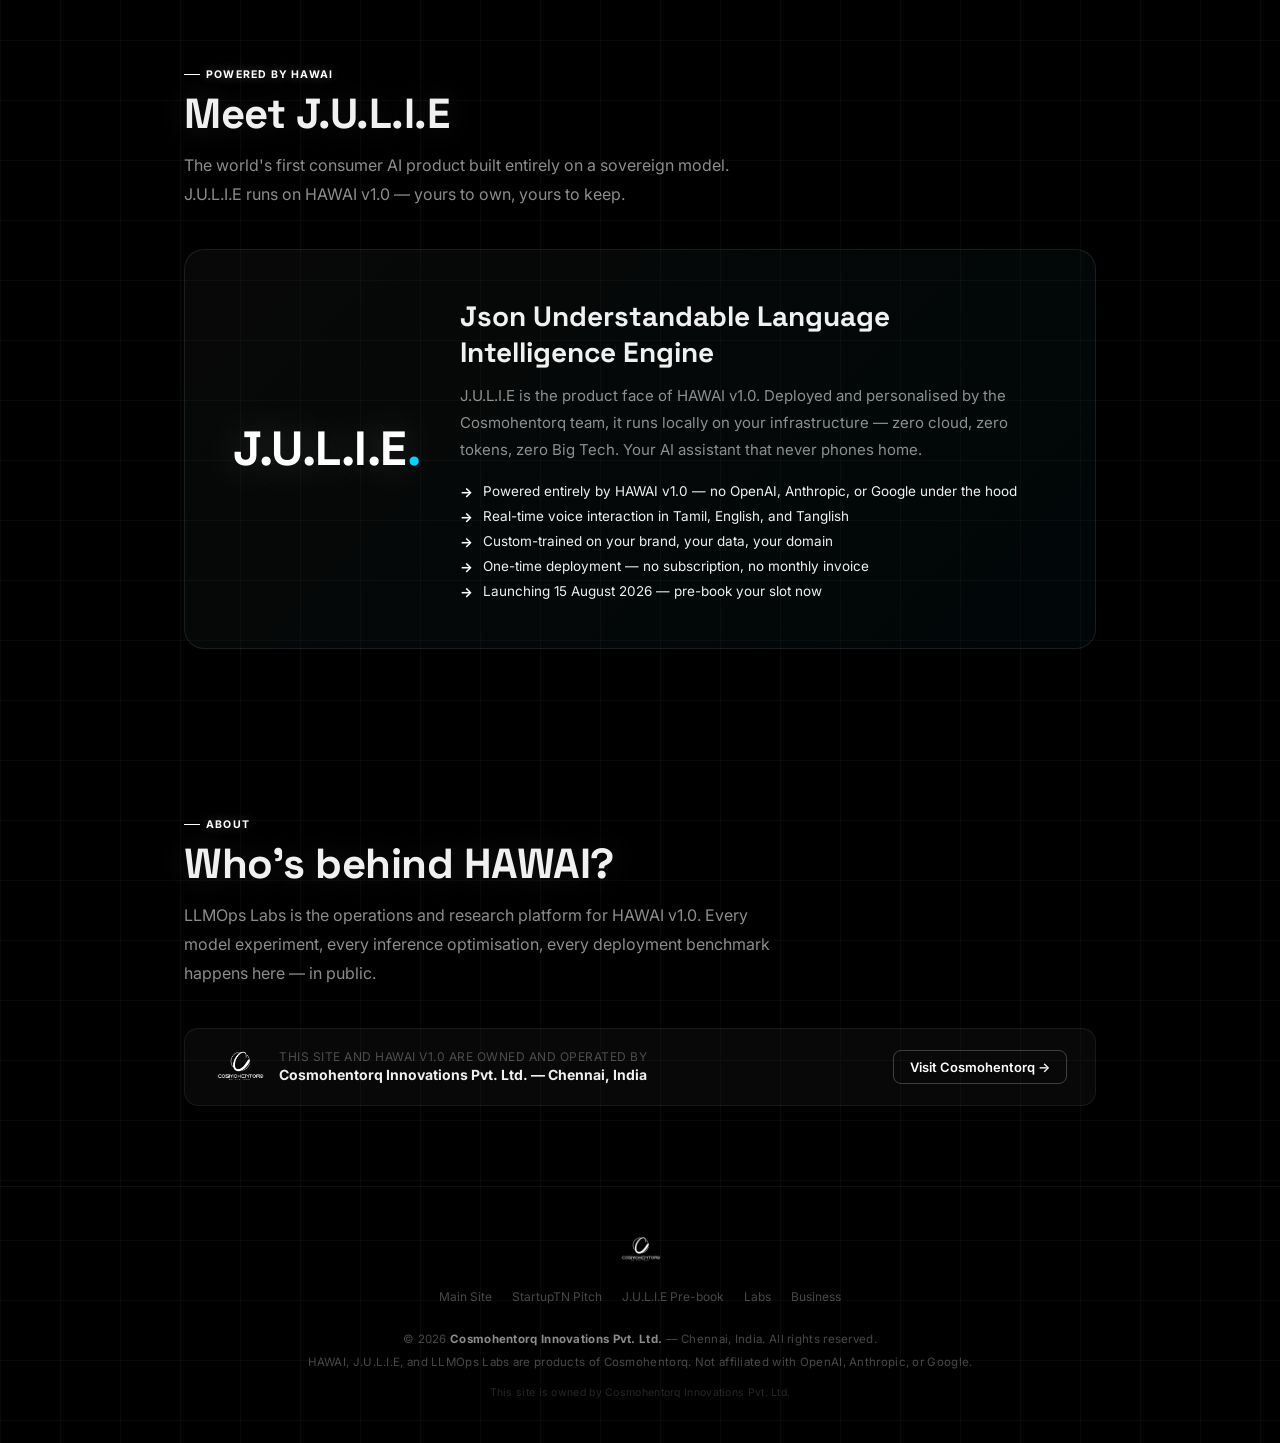
==== commit 7e49b23a: "Sync llmops-live: tooltip below fix" ====
--- a/llmops-live/index.html
+++ b/llmops-live/index.html
@@ -94,7 +94,7 @@
 @keyframes htw{0%,100%{color:#b8bfc9;text-shadow:0 0 18px rgba(255,255,255,.12),0 0 40px rgba(255,255,255,.04)}50%{color:#f0f2f5;text-shadow:0 0 28px rgba(255,255,255,.55),0 0 60px rgba(255,255,255,.2),0 0 100px rgba(255,255,255,.06)}}
 .hero-title .h-white{color:rgba(255,255,255,.7);display:block;text-shadow:0 0 30px rgba(255,255,255,.18)}
 .hw{position:relative;cursor:default;display:inline-block}
-.hw::after{content:attr(data-w);position:absolute;left:50%;bottom:calc(100% + 10px);transform:translateX(-50%) translateY(4px);font-family:'Inter',sans-serif;font-size:10.5px;font-weight:500;letter-spacing:.06em;color:#fff;background:rgba(0,0,0,.95);border:0.5px solid rgba(255,255,255,.15);border-radius:5px;padding:3px 9px;white-space:nowrap;opacity:0;pointer-events:none;transition:opacity .18s ease,transform .18s ease;z-index:9000;backdrop-filter:blur(8px)}
+.hw::after{content:attr(data-w);position:absolute;left:50%;top:calc(100% + 10px);transform:translateX(-50%) translateY(-4px);font-family:'Inter',sans-serif;font-size:10.5px;font-weight:500;letter-spacing:.06em;color:#fff;background:rgba(0,0,0,.95);border:0.5px solid rgba(255,255,255,.15);border-radius:5px;padding:3px 9px;white-space:nowrap;opacity:0;pointer-events:none;transition:opacity .18s ease,transform .18s ease;z-index:9000;backdrop-filter:blur(8px)}
 .hw:hover::after{opacity:1;transform:translateX(-50%) translateY(0)}
 .hero-sub{font-size:clamp(15px,3.5vw,18px);color:var(--t2);line-height:1.8;max-width:560px;margin:0 auto 44px}
 .hero-btns{display:flex;gap:12px;justify-content:center;flex-wrap:wrap;margin-bottom:56px}
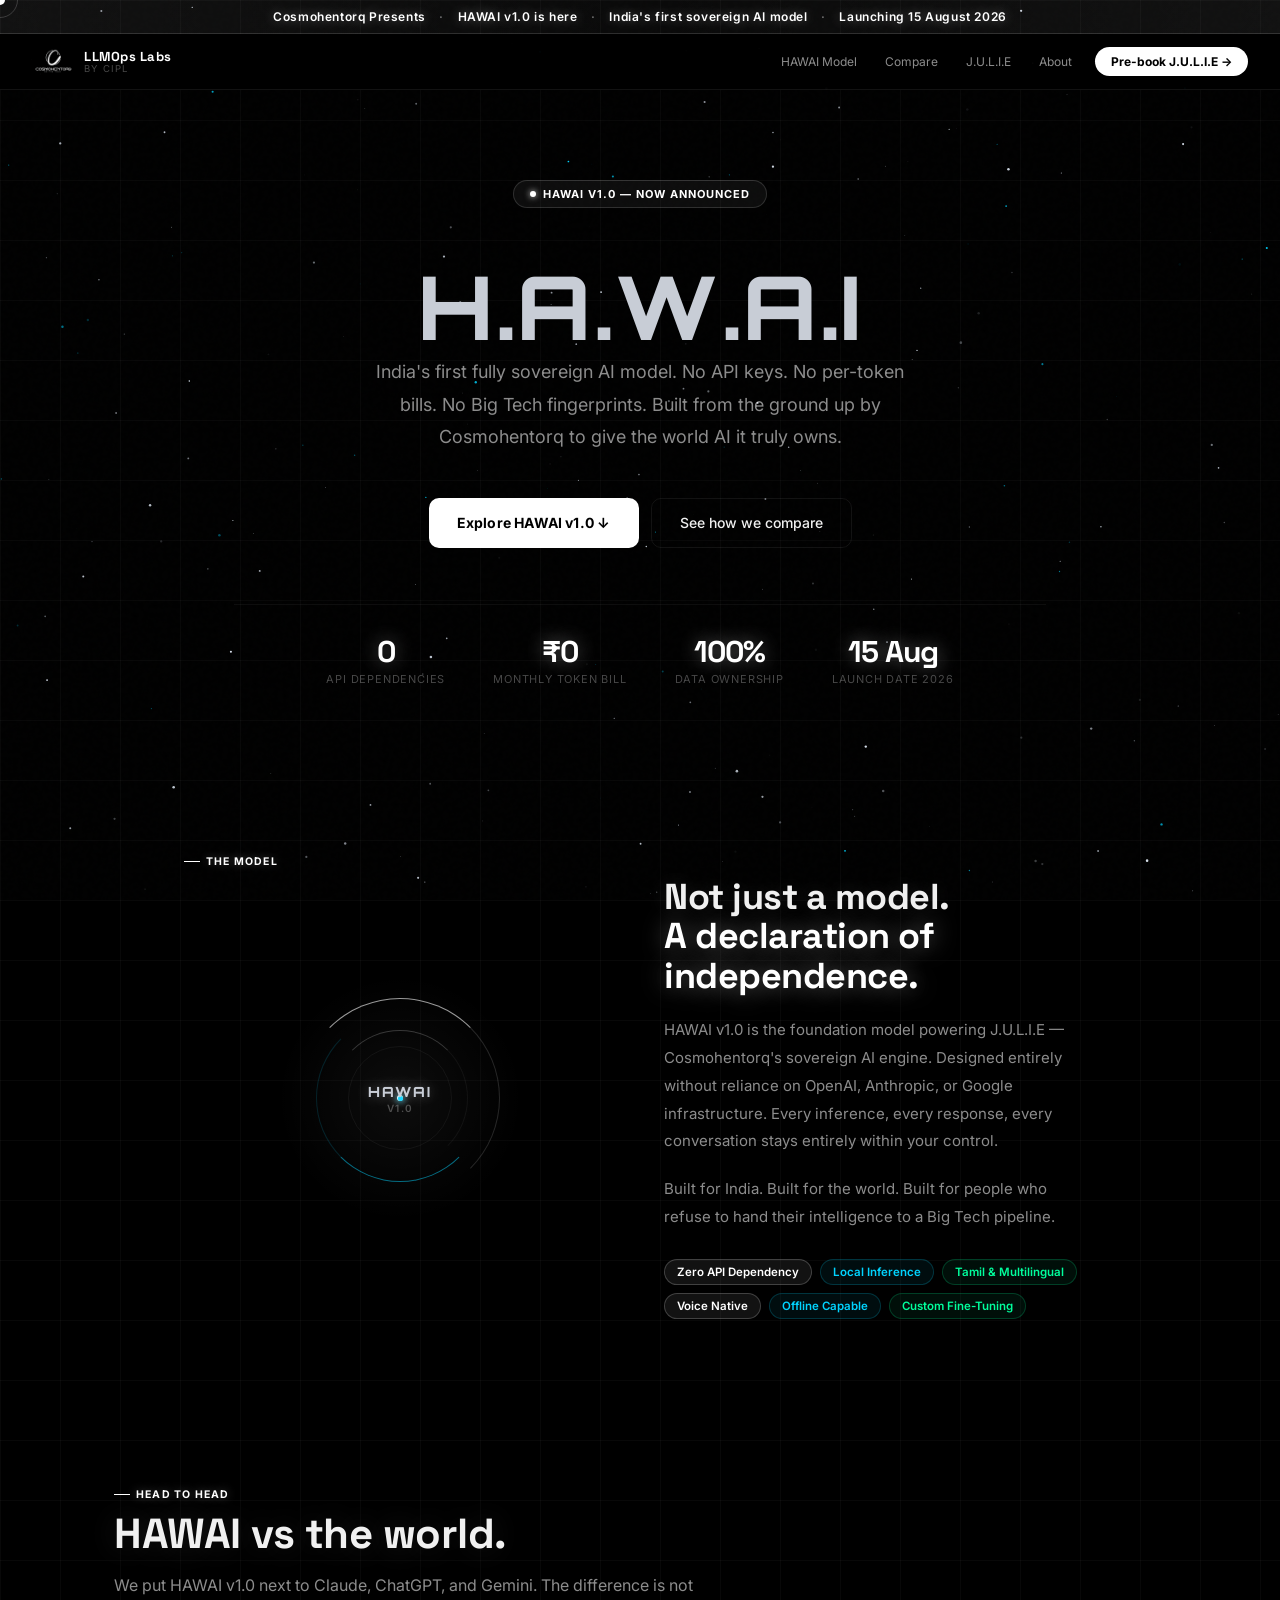
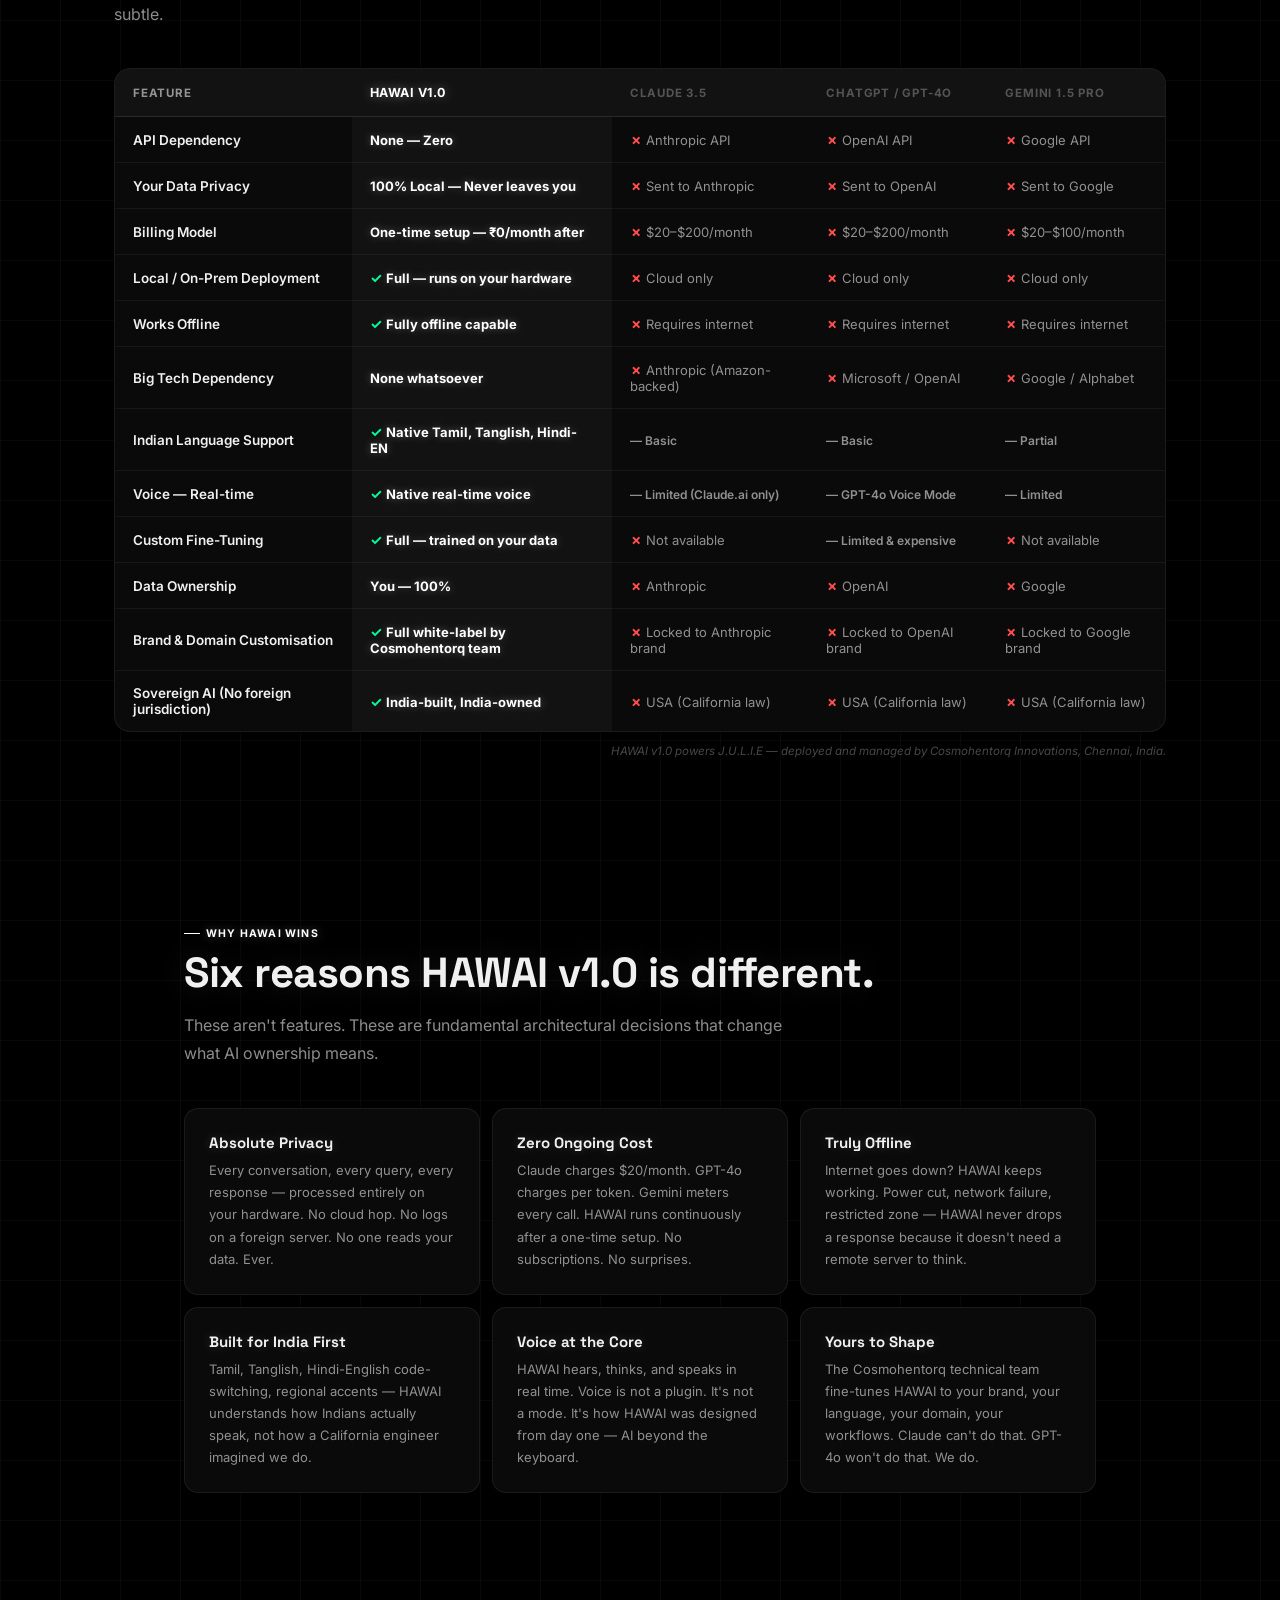
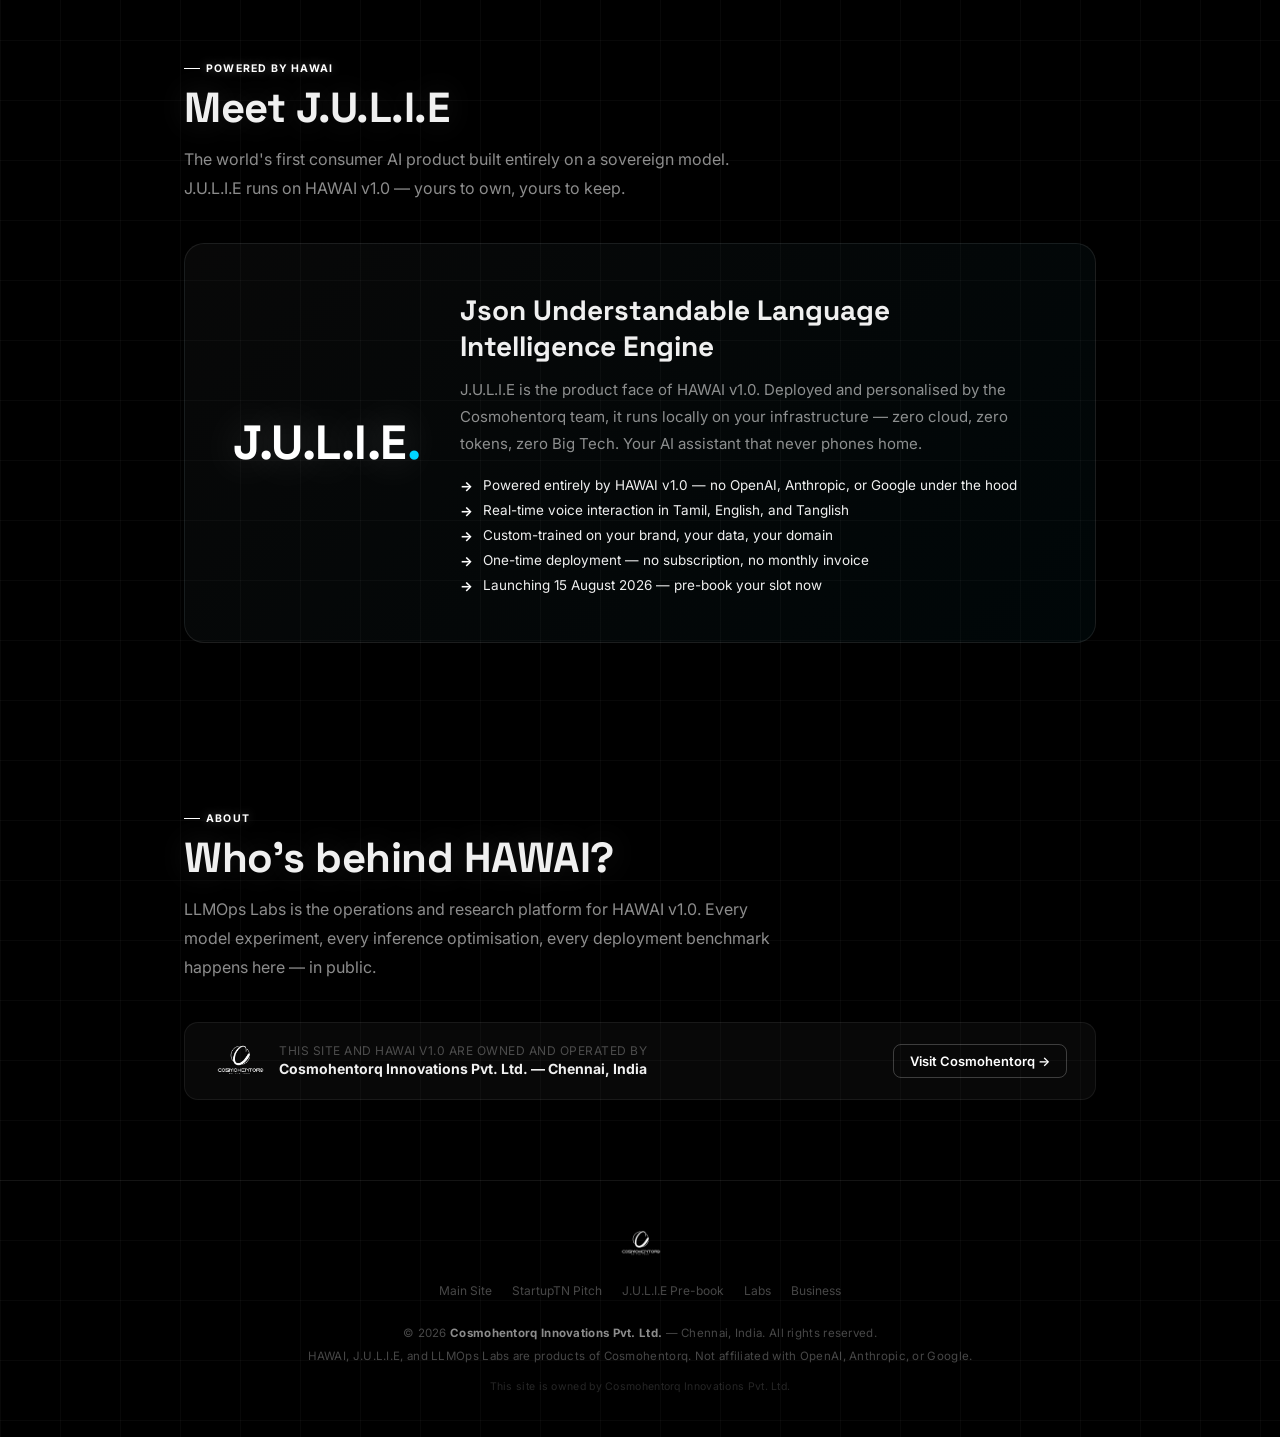
==== commit b509f4e5: "Sync llmops-live: tooltip fix + ann-bar update" ====
--- a/llmops-live/index.html
+++ b/llmops-live/index.html
@@ -85,7 +85,7 @@
 
 /* ── HERO ── */
 .hero{position:relative;z-index:1;padding:90px 24px 80px;text-align:center;max-width:860px;margin:0 auto}
-.hero-badge{display:inline-flex;align-items:center;gap:7px;font-size:11px;font-weight:700;letter-spacing:1px;text-transform:uppercase;color:#fff;margin-bottom:32px;background:rgba(255,255,255,.05);border:0.5px solid rgba(255,255,255,.14);padding:6px 16px;border-radius:20px}
+.hero-badge{display:inline-flex;align-items:center;gap:7px;font-size:11px;font-weight:700;letter-spacing:1px;text-transform:uppercase;color:#fff;margin-bottom:56px;background:rgba(255,255,255,.05);border:0.5px solid rgba(255,255,255,.14);padding:6px 16px;border-radius:20px}
 .badge-dot{width:6px;height:6px;border-radius:50%;background:#fff;box-shadow:0 0 6px rgba(255,255,255,.9);animation:blink 2s ease-in-out infinite;flex-shrink:0}
 @keyframes blink{0%,100%{opacity:1}50%{opacity:.2}}
 .hero-eyebrow{font-size:clamp(11px,2.5vw,13px);font-weight:600;letter-spacing:2px;text-transform:uppercase;color:var(--t3);margin-bottom:14px}
@@ -94,7 +94,7 @@
 @keyframes htw{0%,100%{color:#b8bfc9;text-shadow:0 0 18px rgba(255,255,255,.12),0 0 40px rgba(255,255,255,.04)}50%{color:#f0f2f5;text-shadow:0 0 28px rgba(255,255,255,.55),0 0 60px rgba(255,255,255,.2),0 0 100px rgba(255,255,255,.06)}}
 .hero-title .h-white{color:rgba(255,255,255,.7);display:block;text-shadow:0 0 30px rgba(255,255,255,.18)}
 .hw{position:relative;cursor:default;display:inline-block}
-.hw::after{content:attr(data-w);position:absolute;left:50%;top:calc(100% + 10px);transform:translateX(-50%) translateY(-4px);font-family:'Inter',sans-serif;font-size:10.5px;font-weight:500;letter-spacing:.06em;color:#fff;background:rgba(0,0,0,.95);border:0.5px solid rgba(255,255,255,.15);border-radius:5px;padding:3px 9px;white-space:nowrap;opacity:0;pointer-events:none;transition:opacity .18s ease,transform .18s ease;z-index:9000;backdrop-filter:blur(8px)}
+.hw::after{content:attr(data-w);position:absolute;left:50%;bottom:calc(100% + 10px);transform:translateX(-50%) translateY(4px);font-family:'Inter',sans-serif;font-size:10.5px;font-weight:500;letter-spacing:.06em;color:#fff;background:rgba(0,0,0,.95);border:0.5px solid rgba(255,255,255,.15);border-radius:5px;padding:3px 9px;white-space:nowrap;opacity:0;pointer-events:none;transition:opacity .18s ease,transform .18s ease;z-index:9000;backdrop-filter:blur(8px)}
 .hw:hover::after{opacity:1;transform:translateX(-50%) translateY(0)}
 .hero-sub{font-size:clamp(15px,3.5vw,18px);color:var(--t2);line-height:1.8;max-width:560px;margin:0 auto 44px}
 .hero-btns{display:flex;gap:12px;justify-content:center;flex-wrap:wrap;margin-bottom:56px}
@@ -227,7 +227,7 @@
 
 <!-- ANNOUNCEMENT BAR -->
 <div class="ann-bar">
-  HAWAI v1.0 is here <span>·</span> India's first sovereign AI model <span>·</span> Launching 15 August 2026
+  Cosmohentorq Presents <span>·</span> HAWAI v1.0 is here <span>·</span> India's first sovereign AI model <span>·</span> Launching 15 August 2026
 </div>
 
 <!-- NAV -->
@@ -263,7 +263,6 @@
 <!-- HERO -->
 <div class="hero">
   <div class="hero-badge"><span class="badge-dot"></span>HAWAI v1.0 — Now Announced</div>
-  <div class="hero-eyebrow">Cosmohentorq Presents</div>
   <h1 class="hero-title"><span class="h-gold"><span class="hw" data-w="Hariharan">H</span>.<span class="hw" data-w="And">A</span>.<span class="hw" data-w="World">W</span>.<span class="hw" data-w="Artificial">A</span>.<span class="hw" data-w="Intelligence">I</span></span></h1>
   <p class="hero-sub">India's first fully sovereign AI model. No API keys. No per-token bills. No Big Tech fingerprints. Built from the ground up by Cosmohentorq to give the world AI it truly owns.</p>
   <div class="hero-btns">
